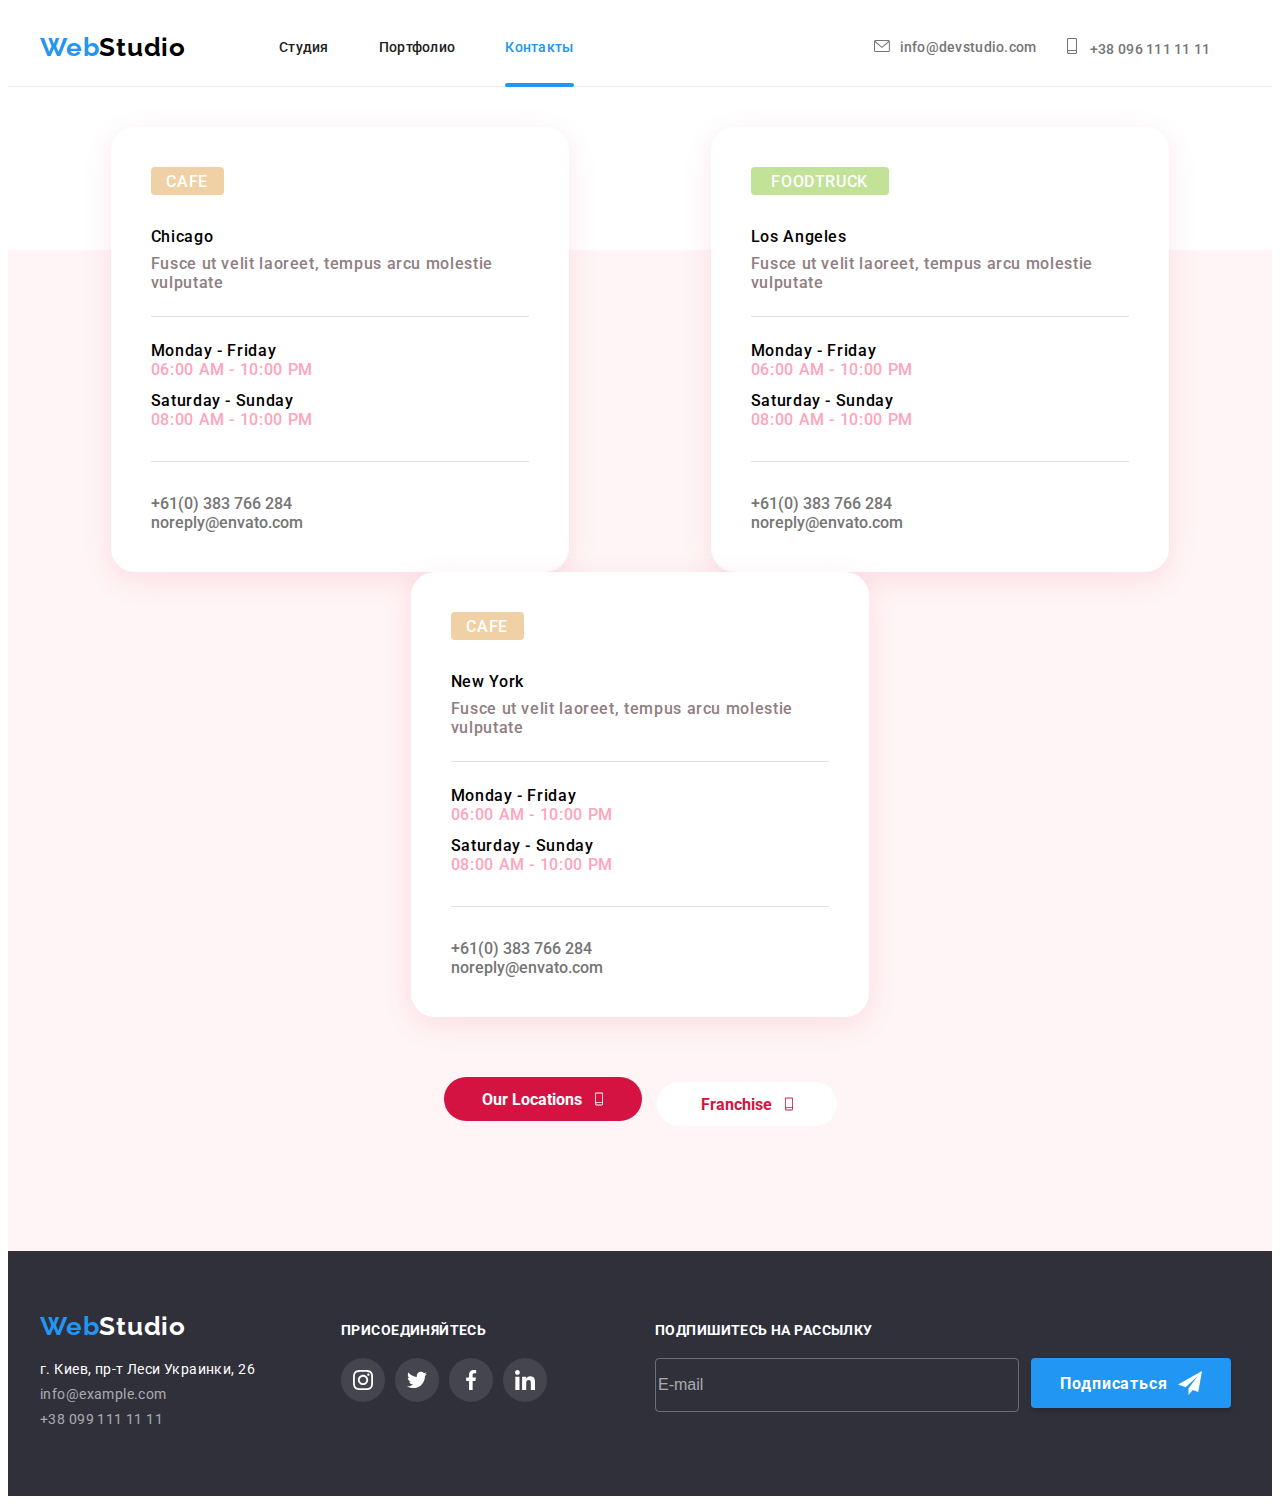
==== contacts.html @ 8b8aa939 "1" ====
<!DOCTYPE html>
<html lang="ru">
  <head>
    <meta charset="UTF-8" />
    <meta http-equiv="X-UA-Compatible" content="IE=edge" />
    <meta name="viewport" content="width=device-width, initial-scale=1.0" />
    <title>Portfolio</title>
    <link
      rel="stylesheet"
      href="https://cdnjs.cloudflare.com/ajax/libs/modern-normalize/1.1.0/modern-normalize.min.css"
      integrity="sha512-wpPYUAdjBVSE4KJnH1VR1HeZfpl1ub8YT/NKx4PuQ5NmX2tKuGu6U/JRp5y+Y8XG2tV+wKQpNHVUX03MfMFn9Q=="
      crossorigin="anonymous"
      referrerpolicy="no-referrer"
    />
    <link rel="preconnect" href="https://fonts.googleapis.com" />
    <link rel="preconnect" href="https://fonts.gstatic.com" crossorigin />
    <link
      href="https://fonts.googleapis.com/css2?family=Raleway:wght@700&family=Roboto:wght@400;500;700;900&display=swap"
      rel="stylesheet"
    />

    <!-- <link rel="stylesheet" href="./css/styles.css" /> -->
    <link rel="stylesheet" href="./css/main.min.css" />
  </head>
  <body>
    <!-- header -->
    <header class="header">
      <div class="container container__header">
        <a href="./index.html" class="logo" lang="en"
          >Web<span class="logo__dark">Studio</span></a
        >

        <nav>
          <ul class="site-nav">
            <li class="site-nav__item">
              <a href="./index.html" class="site-nav__link">Студия</a>
            </li>
            <li class="site-nav__item">
              <a href="./portfolio.html" class="site-nav__link">Портфолио</a>
            </li>
            <li class="site-nav__item">
              <a
                href="./contacts.html"
                class="site-nav__link site-nav__link--current"
                >Контакты</a
              >
            </li>
          </ul>
        </nav>
        <ul class="connect">
          <li class="connect__item">
            <a href="mailto:info@devstudio.com" class="connect__link">
              <svg class="connect__icon connect__icon--env">
                <use href="./images/symbol-defs.svg#envelope"></use></svg
              >info@devstudio.com</a
            >
          </li>
          <li class="connect__item">
            <a href="tel:+380961111111" class="connect__link">
              <svg class="connect__icon connect__icon--smart">
                <use href="./images/symbol-defs.svg#smartphone"></use>
              </svg>
              +38 096 111 11 11
            </a>
          </li>
        </ul>

        <button type="button" class="menu-open-btn">
          <svg
            class="menu-btn__icon"
            width="40"
            height="40"
            aria-label="Включеник мобильного меню"
          >
            <use
              class="menu-btn__icon--menu"
              href="./images/symbol-defs.svg#menu_40px"
            ></use>
          </svg>
        </button>
      </div>

      <div class="mob-menu is-hidden">
        <div class="container mob-menu-container">
          <div class="mob-menu-top">
            <button type="button" class="menu-close-btn">
              <svg
                class="menu-btn__icon"
                width="40"
                height="40"
                aria-label="Выключение мобильного меню"
              >
                <use
                  class="menu-btn__icon--close"
                  href="./images/symbol-defs.svg#close_40px"
                ></use>
              </svg>
            </button>
            <ul class="mob-menu-list list">
              <li class="mob-menu__item">
                <a href="./index.html" class="mob-menu__link">Студия</a>
              </li>
              <li class="mob-menu__item">
                <a
                  href="./portfolio.html"
                  class="mob-menu__link mob-menu__link--current"
                  >Портфолио</a
                >
              </li>
              <li class="mob-menu__item">
                <a href="" class="mob-menu__link">Контакты</a>
              </li>
            </ul>
          </div>
          <div class="mob-menu-bottom">
            <ul class="mob-contact">
              <li class="mob-contact__item">
                <a href="tel:+380961111111" class="mob-contact__tel"
                  >+38 096 111 11 11
                </a>
              </li>
              <li class="mob-contact__item">
                <a href="mailto:info@devstudio.com" class="mob-contact__mail">
                  info@devstudio.com
                </a>
              </li>
            </ul>
            <ul class="mob-soc">
              <li class="mob-soc__item">
                <a href="" class="mob-soc__link"> Instagram </a>
              </li>
              <li class="mob-soc__item">
                <a href="" class="mob-soc__link"> Twitter </a>
              </li>
              <li class="mob-soc__item">
                <a href="" class="mob-soc__link"> Facebook </a>
              </li>
              <li class="mob-soc__item">
                <a href="" class="mob-soc__link"> LinkedIn </a>
              </li>
            </ul>
          </div>
        </div>
      </div>
    </header>

    <!-- main  -->
    <main>
      <!-- Contacts -->
      <section class="section-contacts">
        <div class="container">
          <h2 class="section__title visually-hidden">Our contacts</h2>
          <div class="contacts">
            <ul class="catering__list">
              <li class="catering__item">
                <div class="cater-card">
                  <p class="catering__name catering__name_beige">CAFE</p>
                  <div class="cater-card__list">
                    <div class="cater-place">
                      <p class="cater-place__name">Chicago</p>
                      <p class="cater-place__text">
                        Fusce ut velit laoreet, tempus arcu molestie vulputate
                      </p>
                    </div>
                    <div class="cater-time">
                      <ul class="cater-time__list">
                        <li class="cater-time__item">
                          <p class="cater-time__name">Monday - Friday</p>
                          <p class="cater-time__time">06:00 AM - 10:00 PM</p>
                        </li>
                        <li class="cater-time__item">
                          <p class="cater-time__name">Saturday - Sunday</p>
                          <p class="cater-time__time">08:00 AM - 10:00 PM</p>
                        </li>
                      </ul>
                    </div>
                    <ul class="cater-cont">
                      <li class="cater-cont__item">
                        <a
                          href="tel:+610383766284"
                          class="cater-cont__link cater-cont__link__tel"
                          >+61&#40;0&#41; 383 766 284</a
                        >
                      </li>
                      <li class="cater-cont__item">
                        <a
                          href="mailto:noreply@envato.com"
                          class="cater-cont__link cater-cont__link__mail"
                          >noreply@envato.com</a
                        >
                      </li>
                    </ul>
                  </div>
                </div>
              </li>
              <li class="catering__item">
                <div class="cater-card">
                  <p class="catering__name catering__name_green">FOODTRUCK</p>
                  <div class="cater-card__list">
                    <div class="cater-place">
                      <p class="cater-place__name">Los Angeles</p>
                      <p class="cater-place__text">
                        Fusce ut velit laoreet, tempus arcu molestie vulputate
                      </p>
                    </div>
                    <div class="cater-time">
                      <ul class="cater-time__list">
                        <li class="cater-time__item">
                          <p class="cater-time__name">Monday - Friday</p>
                          <p class="cater-time__time">06:00 AM - 10:00 PM</p>
                        </li>
                        <li class="cater-time__item">
                          <p class="cater-time__name">Saturday - Sunday</p>
                          <p class="cater-time__time">08:00 AM - 10:00 PM</p>
                        </li>
                      </ul>
                    </div>
                    <ul class="cater-cont">
                      <li class="cater-cont__item">
                        <a
                          href="tel:+610383766284"
                          class="cater-cont__link cater-cont__link__tel"
                          >+61&#40;0&#41; 383 766 284</a
                        >
                      </li>
                      <li class="cater-cont__item">
                        <a
                          href="mailto:noreply@envato.com"
                          class="cater-cont__link cater-cont__link__mail"
                          >noreply@envato.com</a
                        >
                      </li>
                    </ul>
                  </div>
                </div>
              </li>
              <li class="catering__item">
                <div class="cater-card">
                  <p class="catering__name catering__name_beige">CAFE</p>
                  <div class="cater-card__list">
                    <div class="cater-place">
                      <p class="cater-place__name">New York</p>
                      <p class="cater-place__text">
                        Fusce ut velit laoreet, tempus arcu molestie vulputate
                      </p>
                    </div>
                    <div class="cater-time">
                      <ul class="cater-time__list">
                        <li class="cater-time__item">
                          <p class="cater-time__name">Monday - Friday</p>
                          <p class="cater-time__time">06:00 AM - 10:00 PM</p>
                        </li>
                        <li class="cater-time__item">
                          <p class="cater-time__name">Saturday - Sunday</p>
                          <p class="cater-time__time">08:00 AM - 10:00 PM</p>
                        </li>
                      </ul>
                    </div>
                    <ul class="cater-cont">
                      <li class="cater-cont__item">
                        <a
                          href="tel:+610383766284"
                          class="cater-cont__link cater-cont__link__tel"
                          >+61&#40;0&#41; 383 766 284</a
                        >
                      </li>
                      <li class="cater-cont__item">
                        <a
                          href="mailto:noreply@envato.com"
                          class="cater-cont__link cater-cont__link__mail"
                          >noreply@envato.com</a
                        >
                      </li>
                    </ul>
                  </div>
                </div>
              </li>
            </ul>
            <div class="cater-btn">
              <button
                type="button"
                class="btn-cont cater-btn__locat"
                data-modal-map-open
              >
                Our Locations
                <svg class="cater-btn__icons" width="8" height="16">
                  <use href="./images/symbol-defs.svg#smartphone"></use>
                </svg>
              </button>
              <button type="button" class="btn-cont cater-btn__franch">
                Franchise
                <svg class="cater-btn__icons" width="8" height="16">
                  <use href="./images/symbol-defs.svg#smartphone"></use>
                </svg>
              </button>
            </div>
          </div>
        </div>
      </section>
    </main>
    <!-- footer -->
    <footer class="footer">
      <div class="container container--flex">
        <div class="container__item container-logoadd">
          <a href="./index.html" class="logo" lang="en"
            >Web<span class="logo__light">Studio</span>
          </a>
          <address class="container-address">
            <ul class="footer-address list">
              <li class="footer-address__item">
                <a
                  href="https://goo.gl/maps/Y3qcfdr68zk5Risw8"
                  target="_blank"
                  rel="noopener noreferrer nofollow"
                  class="footer-link footer-link--address"
                  >г. Киев, пр-т Леси Украинки, 26</a
                >
              </li>
              <li class="footer-address__item">
                <a
                  href="mailto:info@example.com"
                  class="footer-link footer-link--mail"
                  >info@example.com</a
                >
              </li>
              <li class="footer-address__item">
                <a href="tel:+380991111111" class="footer-link footer-link--tel"
                  >+38 099 111 11 11</a
                >
              </li>
            </ul>
          </address>
        </div>
        <div class="container__item container-links">
          <p class="footer-cont-text">Присоединяйтесь</p>

          <ul class="footer-icon list">
            <li class="footer-icon__item">
              <a href="" class="footer-icon-link">
                <svg class="footer-icon-icon" width="20" height="20">
                  <use href="./images/symbol-defs.svg#instagram"></use>
                </svg>
              </a>
            </li>
            <li class="footer-icon__item">
              <a href="" class="footer-icon-link">
                <svg class="footer-icon-icon" width="20" height="20">
                  <use href="./images/symbol-defs.svg#twitter"></use>
                </svg>
              </a>
            </li>
            <li class="footer-icon__item">
              <a href="" class="footer-icon-link">
                <svg class="footer-icon-icon" width="20" height="20">
                  <use href="./images/symbol-defs.svg#facebook"></use>
                </svg>
              </a>
            </li>
            <li class="footer-icon__item">
              <a href="" class="footer-icon-link">
                <svg class="footer-icon-icon" width="20" height="20">
                  <use href="./images/symbol-defs.svg#linkedin"></use>
                </svg>
              </a>
            </li>
          </ul>
        </div>

        <div class="container__item container-email">
          <p class="footer-cont-text">Подпишитесь на рассылку</p>
          <form class="form-input">
            <label for="item-mail"></label>
            <input
              type="email"
              class="form-input__item"
              name="item-mail"
              id="item-mail"
              placeholder="E-mail"
            />
            <button type="submit" class="btn form-input__btn">
              Подписаться
              <svg class="icon-send" width="24" height="24">
                <use href="./images/symbol-defs.svg#icon-send"></use>
              </svg>
            </button>
          </form>
        </div>
      </div>
    </footer>
    <script src="./js/menu.js"></script>
  </body>
</html>
---- css/styles.css ----
/* ---Header--------------- */
/* --- hero ------------------ */
/* --- advantage ----------- */
/* --- development ------------------------- */
/* --- team -------------------------- */

/* client */
/* footer */
/* --- portfolio-page ---------------- */

/* project */

/* modal-form */

/* .modal-chek-text::before {
  content: '';
  width: 16px;
  height: 15px;
  border: 2px solid #000000;
  border-radius: 2px;
  margin-right: 8px;
}
.modal-chek:checked + .modal-chek-text::before {
  background-image: url(../images/icon\ check.png);
  border: none;
} */
---- css/main.min.css ----
:root{--prim-text-color: #757575;--title-text-color: #212121;--accent-color: #2196f3;--prim-backg-color: #ffffff;--light-backg-color: #f5f4fa;--dark-backg-color: #2f303a}body.modal-open{overflow:hidden}p,h1,h2,h3,h4,h5,h6{margin:0}ul{margin:0;padding:0}body{font-family:'Roboto', sans-serif;color:var(--prim-text-color);background-color:var(--prim-backg-color)}button{cursor:pointer}img{display:block;max-width:100%;height:auto}a{text-decoration:none}ul{list-style:none}.visually-hidden{position:absolute;white-space:nowrap;width:1px;height:1px;overflow:hidden;border:0;padding:0;clip:rect(0 0 0 0);clip-path:inset(50%);margin:-1px}.development__box,.social__link,.client__link,.footer-icon-link{display:flex;align-items:center}.container{width:100%;padding-left:15px;padding-right:15px;margin:0 auto}@media screen and (min-width: 480px){.container{width:480px}}@media screen and (min-width: 768px){.container{width:768px}}@media screen and (min-width: 1200px){.container{width:1200px}}.section{padding-top:60px;padding-bottom:60px}@media screen and (min-width: 1200px){.section{padding-top:94px;padding-bottom:94px}}.section-title{text-align:center;color:var(--title-text-color);margin-bottom:30px}@media screen and (min-width: 480px){.section-title{font-weight:700;font-size:28px;line-height:calc($lh / $fs);letter-spacing:.03em}}@media screen and (min-width: 1200px){.section-title{margin-bottom:50px;font-size:36px;line-height:calc($lh / $fs);letter-spacing:.03em}}.logo{font-family:Raleway, sans-serif;font-weight:700;font-size:24px;line-height:calc($lh / $fs);letter-spacing:.03em;color:var(--accent-color);transition:color 300ms cubic-bezier(0.4, 0, 0.2, 1)}@media screen and (min-width: 1200px){.logo{font-weight:700;font-size:26px;line-height:calc($lh / $fs);letter-spacing:.03em}}.logo:hover .logo__dark,.logo:focus .logo__dark,.logo:hover .logo__light,.logo:focus .logo__light{color:var(--accent-color)}.logo__dark{font-family:Raleway, sans-serif;color:#000000}.logo__light{font-family:Raleway, sans-serif;color:#ffffff}.btn-cont{font-family:inherit;cursor:pointer;border:transparent;display:flex;align-items:center;justify-content:center;text-align:center}.btn{font-family:inherit;cursor:pointer;width:200px;height:50px;font-weight:700;font-size:16px;line-height:calc($lh / $fs);letter-spacing:.06em;display:flex;align-items:center;justify-content:center;text-align:center;white-space:nowrap;color:#ffffff;background-color:var(--accent-color);border:transparent;border-radius:4px;box-shadow:0px 4px 4px rgba(0,0,0,0.15);transition:background-color 300ms cubic-bezier(0.4, 0, 0.2, 1)}.btn:hover,.btn:focus{background-color:#188ce8}.header{padding-top:16px;padding-bottom:16px;border-bottom:1px solid #ececec}@media screen and (min-width: 768px){.header{padding-top:26px;padding-bottom:26px}}@media screen and (min-width: 1200px){.header{padding-top:24px;padding-bottom:24px}}.container__header{position:relative;display:flex;align-items:center;justify-content:space-between}.menu-open-btn{display:inline-flex;margin:0;padding:0;border:none;background-color:transparent}.menu-open-btn:hover,.menu-open-btn:focus{fill:var(--accent-color)}@media screen and (min-width: 768px){.menu-open-btn{display:none}}.site-nav{font-weight:500;font-size:14px;line-height:calc($lh / $fs);letter-spacing:.02em;display:none}@media screen and (min-width: 768px){.site-nav{display:contents;margin-left:88px;display:flex}}@media screen and (min-width: 1200px){.site-nav{margin-left:93px}}.site-nav__item{position:relative}.site-nav__item+.site-nav__item{margin-left:50px}.site-nav__link{color:var(--title-text-color);transition:color 300ms cubic-bezier(0.4, 0, 0.2, 1)}.site-nav__link:hover,.site-nav__link:focus{color:var(--accent-color)}.site-nav__link--current{color:var(--accent-color)}.site-nav__link--current::after{content:'';width:100%;height:4px;background:#2196f3;border-radius:2px;position:absolute;left:0;top:44px}.connect{font-weight:500;font-size:12px;line-height:calc($lh / $fs);letter-spacing:.02em;display:none}@media screen and (min-width: 768px){.connect{display:contents;margin-right:auto;display:flex;flex-wrap:wrap;width:100%;margin-right:auto;margin-left:84px}.connect__item:not(:last-child){margin-bottom:10px}.connect__link{color:var(--prim-text-color);transition:color 300ms cubic-bezier(0.4, 0, 0.2, 1)}.connect__link:hover,.connect__link:focus{color:var(--accent-color)}.connect__icon{fill:currentColor}}@media screen and (min-width: 768px) and (min-width: 768px){.connect__icon{margin-right:8px}}@media screen and (min-width: 768px) and (min-width: 1200px){.connect__icon{margin-right:10px}}@media screen and (min-width: 768px) and (min-width: 768px){.connect__icon--env{width:14px;height:10px}}@media screen and (min-width: 768px) and (min-width: 1200px){.connect__icon--env{width:16px;height:12px}}@media screen and (min-width: 768px) and (min-width: 768px){.connect__icon--smart{width:10px;height:14px}}@media screen and (min-width: 768px) and (min-width: 1200px){.connect__icon--smart{width:10px;height:16px}}@media screen and (min-width: 1200px){.connect{font-weight:500;font-size:14px;line-height:calc($lh / $fs);letter-spacing:.02em;margin-left:300px;flex-direction:row;align-items:center}.connect__item:not(:last-child){margin-bottom:0px}.connect__item+.connect__item{margin-left:30px}}.mob-menu{position:fixed;z-index:1;background-color:#ffffff;width:100%;height:100%;top:0;left:0;padding-top:48px;padding-bottom:48px;padding-left:40px;padding-right:40px;font-style:normal;font-weight:500}.mob-menu-container{height:100%;display:flex;flex-direction:column;justify-content:space-between}.menu-close-btn{margin:0;padding:0;border:none;background-color:transparent;position:absolute;top:10px;right:15px}.menu-close-btn:hover,.menu-close-btn:focus{fill:var(--accent-color)}.mob-menu__item:not(:last-child){margin-bottom:32px}.mob-menu__link{font-size:40px;line-height:47px;letter-spacing:0.02em;color:#212121}.mob-menu__link--current{color:var(--accent-color)}.mob-menu__link:hover,.mob-menu__link:focus{color:#2196f3}.mob-contact{display:block}.mob-contact__item:not(:last-child){margin-bottom:32px}.mob-soc__item{margin-top:32px}.mob-contact__tel{font-size:34px;line-height:40px;letter-spacing:0.02em;color:#2196f3}.mob-contact__tel:hover,.mob-contact__tel:focus{color:#188ce8}.mob-contact__mail{font-size:24px;line-height:28px;letter-spacing:0.02em;color:#757575}.mob-contact__mail:hover,.mob-contact__mail:focus{color:#188ce8}.mob-soc{margin-top:64px;display:flex;flex-wrap:wrap}.mob-soc__link{font-size:18px;line-height:22px;letter-spacing:0.02em;color:#2196f3}.mob-soc__item:not(:last-child){margin-right:10px;padding-right:10px;border-right:1px solid rgba(33,33,33,0.2)}.hero{background-color:var(--dark-backg-color);padding:118px 0;margin-left:auto;margin-right:auto;background-image:linear-gradient(to right, rgba(47,48,58,0.4), rgba(47,48,58,0.4)),url("../images/hero-480_400.jpg");background-repeat:no-repeat;background-position:center;background-size:cover}@media (min-device-pixel-ratio: 2), (min-resolution: 192dpi), (min-resolution: 2dppx){.hero{background-image:linear-gradient(to right, rgba(47,48,58,0.4), rgba(47,48,58,0.4)),url("../images/hero-480_400_2x.jpg")}}@media screen and (min-width: 768px){.hero{background-image:linear-gradient(to right, rgba(47,48,58,0.4), rgba(47,48,58,0.4)),url("../images/hero-768_400.jpg")}}@media screen and (min-width: 768px) and (min-device-pixel-ratio: 2), screen and (min-width: 768px) and (min-resolution: 192dpi), screen and (min-width: 768px) and (min-resolution: 2dppx){.hero{background-image:linear-gradient(to right, rgba(47,48,58,0.4), rgba(47,48,58,0.4)),url("../images/hero-768_400_2x.jpg")}}@media screen and (min-width: 1200px){.hero{max-width:1600px;padding:200px 0;margin-left:auto;margin-right:auto;background-image:linear-gradient(to right, rgba(47,48,58,0.4), rgba(47,48,58,0.4)),url("../images/hero-1600_600.jpg")}}@media screen and (min-width: 1200px) and (min-device-pixel-ratio: 2), screen and (min-width: 1200px) and (min-resolution: 192dpi), screen and (min-width: 1200px) and (min-resolution: 2dppx){.hero{background-image:linear-gradient(to right, rgba(47,48,58,0.4), rgba(47,48,58,0.4)),url("../images/hero-1600_600_2x.jpg")}}.hero__title{font-weight:900;font-size:26px;line-height:calc($lh / $fs);letter-spacing:.06em;max-width:360px;text-align:center;text-transform:uppercase;color:#ffffff;margin-bottom:30px;margin-left:auto;margin-right:auto}@media screen and (min-width: 1200px){.hero__title{max-width:696px;font-weight:900;font-size:44px;line-height:calc($lh / $fs);letter-spacing:.06em}}.btn__heder{padding:0 0;margin-left:auto;margin-right:0px;width:159px;height:44px;border-radius:22px;background-color:#fff;color:#D41443;font-weight:700;font-size:16px;line-height:calc($lh / $fs)}.btn__heder:hover,.btn__heder:focus{background-color:#ECEBEB}.btn_hero{padding:0 0;margin-left:auto;margin-right:auto;width:159px;height:44px;border-radius:22px;background-color:#fff;color:#D41443;font-weight:700;font-size:16px;line-height:calc($lh / $fs)}.btn_hero:hover,.btn_hero:focus{background-color:#ECEBEB}.btn__modal{width:209px;height:44px;border-radius:22px;background-color:#fff;color:#D41443;font-weight:700;font-size:16px;line-height:calc($lh / $fs);padding:0 0;margin-left:auto;margin-right:auto}.btn__modal:hover,.btn__modal:focus{background-color:#ECEBEB}@media screen and (min-width: 768px){.btn__modal{width:186px;height:44px;border-radius:22px}}@media screen and (min-width: 1200px){.btn__modal{display:none}}.advantage-list{max-width:480px;margin-bottom:-30px}@media screen and (min-width: 768px){.advantage-list{max-width:768px;display:flex;flex-wrap:wrap;margin-left:-30px}}@media screen and (min-width: 1200px){.advantage-list{max-width:1200px}}.advantage-list__item{margin-bottom:30px}@media screen and (min-width: 768px){.advantage-list__item{width:calc(100% / 2 - 30px);margin-left:30px}}@media screen and (min-width: 1200px){.advantage-list__item{width:calc(100% / 4 - 30px)}}.advantage-list__box{display:flex;height:120px;margin-bottom:30px;align-items:center;justify-content:center;background:var(--light-backg-color);border-radius:4px}.advantage-list__title{font-weight:700;font-size:14px;line-height:calc($lh / $fs);letter-spacing:.03em;text-transform:uppercase;color:var(--title-text-color);margin-bottom:10px;text-align:center}@media screen and (min-width: 768px){.advantage-list__title{text-align:start}}.advantage-list__text{font-size:14px;line-height:calc($lh / $fs);letter-spacing:.03em;max-width:450px}@media screen and (min-width: 768px){.advantage-list__text{max-width:354px}}@media screen and (min-width: 1200px){.advantage-list__text{max-width:270px}}.section--no-padding{display:none}@media screen and (min-width: 1200px){.section--no-padding{display:contents;padding-top:0}}.development-list{display:flex;margin-left:-30px}.development-list__item{position:relative;width:calc(100% / 3 - 30px);margin-left:30px}.development__box{position:absolute;justify-content:center;width:100%;height:70px;background:rgba(47,48,58,0.8);bottom:0px}.development__text{font-weight:700;font-size:14px;line-height:calc($lh / $fs);letter-spacing:.03em;text-transform:uppercase;color:#ffffff}.section--other-background{background-color:var(--light-backg-color)}.team{max-width:480px;margin-bottom:-30px}@media screen and (min-width: 768px){.team{max-width:768px;display:flex;flex-wrap:wrap;margin-left:-30px}}@media screen and (min-width: 1200px){.team{max-width:1200px}}.team__item{margin-bottom:30px;background:#ffffff;box-shadow:0px 1px 3px rgba(0,0,0,0.12),0px 1px 1px rgba(0,0,0,0.14),0px 2px 1px rgba(0,0,0,0.2);border-radius:0px 0px 4px 4px}@media screen and (min-width: 768px){.team__item{width:calc(100% / 2 - 30px);margin-left:30px}}@media screen and (min-width: 1200px){.team__item{width:calc(100% / 4 - 30px)}}.team__card{padding:30px 0}.team__title{font-weight:500;font-size:16px;line-height:calc($lh / $fs);letter-spacing:.03em;text-align:center;color:var(--title-text-color);margin-bottom:10px}.team__text{font-size:16px;line-height:calc($lh / $fs);letter-spacing:.03em;text-align:center;margin-bottom:16px}.social{display:flex;justify-content:center}.social__item{width:44px;height:44px}.social__item+.social__item{margin-left:10px}.social__link{justify-content:center;width:100%;height:100%;border-radius:50%;color:#afb1b8;background-color:var(--prim-backg-color);transition-property:background-color, color;transition-duration:250ms;transition-timing-function:cubic-bezier(0.4, 0, 0.2, 1)}.social__link:hover,.social__link:focus{color:#ffffff;background-color:var(--accent-color)}.social__icon{fill:currentColor}.client{max-width:480px;margin-bottom:-30px;display:flex;flex-wrap:wrap;margin-left:-30px}@media screen and (min-width: 768px){.client{max-width:768px}}@media screen and (min-width: 1200px){.client{max-width:1200px}}.client__item{margin-bottom:30px;background:#ffffff;width:calc(100% / 2 - 30px);height:92px;margin-left:30px}.client__item+.client__item{margin-left:30px}@media screen and (min-width: 768px){.client__item{width:calc(100% / 3 - 30px)}}@media screen and (min-width: 1200px){.client__item{width:calc(100% / 6 - 30px)}}.client__link{justify-content:center;width:100%;height:100%;border:1px solid #afb1b8;border-radius:4px;color:#afb1b8;transition-property:border, color;transition-duration:250ms;transition-timing-function:cubic-bezier(0.4, 0, 0.2, 1)}.client__link:hover,.client__link:focus{color:var(--accent-color);border:1px solid var(--accent-color)}.client__icon{fill:currentColor}.footer{background-color:var(--dark-backg-color);padding-top:60px;padding-bottom:60px}@media screen and (min-width: 768px){.container--flex{display:flex;flex-wrap:wrap;align-items:baseline;justify-items:center}}.container__item{text-align:center}.container__item:not(:last-child){margin-bottom:60px}@media screen and (min-width: 768px){.container__item{width:50%}}@media screen and (min-width: 1200px){.container__item{text-align:left}.container__item:not(:last-child){margin-bottom:0px}}@media screen and (min-width: 768px){.container-logoadd{width:50%}}@media screen and (min-width: 1200px){.container-logoadd{width:231px}}.container-address{margin-top:20px}.footer-address__item{font-style:normal;font-size:14px;line-height:calc($lh / $fs);letter-spacing:.03em}.footer-address__item:not(:last-child){margin-bottom:9px}.footer-link--address{color:#ffffff;transition:color 300ms cubic-bezier(0.4, 0, 0.2, 1)}.footer-link--mail,.footer-link--tel{color:rgba(255,255,255,0.6);transition:color 300ms cubic-bezier(0.4, 0, 0.2, 1)}.footer-link:hover,.footer-link:focus{color:var(--accent-color)}@media screen and (min-width: 1200px){.container-links{margin-left:70px;margin-right:93px;width:206px}}.footer-cont-text{font-weight:700;font-size:14px;line-height:calc($lh / $fs);letter-spacing:.03em;text-transform:uppercase;color:#ffffff;margin-bottom:20px}.footer-icon{display:flex;justify-content:center}@media screen and (min-width: 1200px){.footer-icon{justify-content:left}}.footer-icon__item{width:44px;height:44px}.footer-icon__item+.footer-icon__item{margin-left:10px}.footer-icon-link{justify-content:center;width:100%;height:100%;border-radius:50%;color:#ffffff;background:rgba(255,255,255,0.1);transition-property:background-color, color;transition-duration:250ms;transition-timing-function:cubic-bezier(0.4, 0, 0.2, 1)}.footer-icon-link:hover,.footer-icon-link:focus{color:#ffffff;background-color:var(--accent-color)}.footer-icon-icon{fill:currentColor}.container-email{width:100%;margin-left:auto;margin-right:auto}@media screen and (min-width: 480px){.container-email{width:450px}}@media screen and (min-width: 1200px){.container-email{width:570px}}.form-input{display:block}@media screen and (min-width: 1200px){.form-input{display:inline-flex}}.form-input__item{margin-left:auto;margin-right:auto;width:100%;height:100%;margin-bottom:20px;font-size:16px;height:50px;border-radius:4px;background-color:transparent;border:1px solid rgba(255,255,255,0.3);transition:border-color 500ms}@media screen and (min-width: 480px){.form-input__item{width:450px}}@media screen and (min-width: 1200px){.form-input__item{width:358px}}.form-input__item::placeholder{color:rgba(255,255,255,0.6);transition:color 500ms}.form-input__item:hover,.form-input__item:focus{color:#ffffff;border:1px solid #ffffff}.form-input__item:hover::placeholder,.form-input__item:focus::placeholder{color:#ffffff}.form-input__btn{padding:10px 28px;margin-left:auto;margin-right:auto}@media screen and (min-width: 1200px){.form-input__btn{padding:10px 28px;margin-left:12px}}.icon-send{margin-left:10px;fill:currentColor}.filter{display:flex;flex-wrap:wrap;flex-direction:row;margin-bottom:40px}@media screen and (min-width: 768px){.filter{justify-content:center;margin-bottom:30px}}@media screen and (min-width: 1200px){.filter{margin-bottom:50px}}.filter__item:not(:last-child){margin-right:8px}.filter__item:not(:nth-last-child(-n+2)){margin-bottom:15px}@media screen and (min-width: 768px){.filter__item:not(:nth-last-child(-n+2)){margin-bottom:0px}}.filter__btn{padding:6px 22px;font-family:inherit;white-space:nowrap;cursor:pointer;font-weight:500;font-size:16px;line-height:calc($lh / $fs);letter-spacing:.03em;color:var(--title-text-color);border-color:transparent;border-radius:4px;background-color:var(--light-backg-color);transition-property:background-color, color, box-shadow;transition-duration:250ms;transition-timing-function:cubic-bezier(0.4, 0, 0.2, 1)}.filter__btn:hover,.filter__btn:focus{color:#ffffff;background-color:var(--accent-color);box-shadow:0px 3px 1px rgba(0,0,0,0.1),0px 1px 2px rgba(0,0,0,0.08),0px 2px 2px rgba(0,0,0,0.12)}.project{max-width:450px}@media screen and (min-width: 768px){.project{max-width:768px;display:flex;flex-wrap:wrap;margin-left:-30px}}@media screen and (min-width: 1200px){.project{max-width:1200px}}.project__item{position:relative}@media screen and (min-width: 768px){.project__item{width:calc(100% / 2 - 30px);margin-left:30px}.project__item:not(:nth-last-child(-n+3)){margin-bottom:30px}}@media screen and (min-width: 1200px){.project__item{width:calc(100% / 3 - 30px)}.project__item:not(:nth-last-child(-n+4)){margin-bottom:30px}}.project__card-img{position:relative;overflow:hidden}.project__text{position:absolute;top:0;left:0;font-size:18px;line-height:calc($lh / $fs);letter-spacing:.03em;color:#ffffff;background-color:rgba(33,150,243,0.8);padding:24px;height:100%;transform:translateY(100%);transition:transform 300ms cubic-bezier(0.4, 0, 0.2, 1)}.project__link{display:block;transition:box-shadow 300ms cubic-bezier(0.4, 0, 0.2, 1)}.project__link:hover,.project__link:focus{box-shadow:0px 1px 1px rgba(0,0,0,0.12),0px 4px 4px rgba(0,0,0,0.06),1px 4px 6px rgba(0,0,0,0.16)}.project__link:hover .project__text,.project__link:focus .project__text{transform:translateY(0)}.project__footer{background:#ffffff;border:1px solid #eeeeee;box-sizing:border-box;padding:20px 24px}@media screen and (min-width: 768px){.project__footer{height:146px}}@media screen and (min-width: 1200px){.project__footer{height:110px}}.project__title{margin-bottom:4px;font-weight:700;font-size:18px;line-height:calc($lh / $fs);letter-spacing:.06em;color:var(--title-text-color)}.project__development{font-weight:400;font-size:16px;line-height:calc($lh / $fs);letter-spacing:.03em;color:var(--prim-text-color)}.section-contacts{padding-top:40px;padding-bottom:48px;justify-content:center;background-image:linear-gradient(#fff 22%, #FFF5F6 22%)}@media screen and (min-width: 768px){.section-contacts{padding-bottom:40px;background-image:linear-gradient(#fff 19%, #FFF5F6 19%)}}@media screen and (min-width: 1200px){.section-contacts{margin:0 auto;padding-bottom:120px;background-image:linear-gradient(#fff 14%, #FFF5F6 14%)}}.catering__list{max-width:480px;margin-bottom:32px}@media screen and (min-width: 768px){.catering__list{max-width:768px;margin-bottom:40px;display:flex;flex-wrap:wrap}}@media screen and (min-width: 1200px){.catering__list{max-width:1200px;margin-bottom:60px}}.catering__item{margin:0 auto;border-radius:24px;box-shadow:0px 8px 30px rgba(212,20,67,0.1);background-color:#ffffff;padding:40px 32px}.catering__item:not(:last-child){margin-bottom:20px}@media screen and (min-width: 768px){.catering__item{margin-bottom:0px;width:calc((100% - 64px) / 3)}.catering__item:not(:last-child){margin-bottom:0px}}@media screen and (min-width: 1200px){.catering__item{padding:40px 40px}}.cater-card{position:relative}.catering__name{display:flex;align-items:center;justify-content:center;text-align:center;text-transform:uppercase;font-weight:500;font-size:12px;line-height:calc($lh / $fs);letter-spacing:.04em;margin-bottom:20px}.catering__name_beige{width:80px;height:16px;border-radius:4px;background-color:#F0D1A5;color:#fff}.catering__name_beige:hover,.catering__name_beige:focus{background-color:#F0D1A5}@media screen and (min-width: 768px){.catering__name_beige{width:73px;height:28px;border-radius:4px}}.catering__name_green{width:130px;height:16px;border-radius:4px;background-color:#C2E297;color:#fff}.catering__name_green:hover,.catering__name_green:focus{background-color:#C2E297}@media screen and (min-width: 768px){.catering__name_green{width:138px;height:28px;border-radius:4px}}@media screen and (min-width: 768px){.catering__name{font-weight:500;font-size:16px;line-height:calc($lh / $fs);letter-spacing:.04em;margin-bottom:32px}}.cater-place{padding-bottom:24px;border-bottom:1px solid #E1E1E1;margin-bottom:24px}.cater-place__name{font-weight:500;font-size:12px;line-height:calc($lh / $fs);letter-spacing:.04em;color:#000000;margin-bottom:8px}@media screen and (min-width: 768px){.cater-place__name{font-weight:500;font-size:14px;line-height:calc($lh / $fs);letter-spacing:.04em;margin-bottom:12px}}@media screen and (min-width: 1200px){.cater-place__name{font-weight:500;font-size:16px;line-height:calc($lh / $fs);letter-spacing:.04em;margin-bottom:8px}}.cater-place__text{font-weight:500;font-size:12px;line-height:calc($lh / $fs);color:#907E82}@media screen and (min-width: 768px){.cater-place__text{font-weight:500;font-size:14px;line-height:calc($lh / $fs);letter-spacing:.04em}}@media screen and (min-width: 1200px){.cater-place__text{font-weight:500;font-size:16px;line-height:calc($lh / $fs);letter-spacing:.04em}}.cater-time{padding-bottom:24px;border-bottom:1px solid #E1E1E1;margin-bottom:24px}@media screen and (min-width: 768px){.cater-time{padding-bottom:32px;margin-bottom:32px}}.cater-time__name{font-weight:500;font-size:12px;line-height:calc($lh / $fs);letter-spacing:.04em;color:#000000}@media screen and (min-width: 768px){.cater-time__name{font-weight:500;font-size:14px;line-height:calc($lh / $fs);letter-spacing:.04em}}@media screen and (min-width: 1200px){.cater-time__name{font-weight:500;font-size:16px;line-height:calc($lh / $fs);letter-spacing:.04em}}.cater-time__time{font-weight:500;font-size:12px;line-height:calc($lh / $fs);color:#FFA5BA}@media screen and (min-width: 768px){.cater-time__time{font-weight:500;font-size:14px;line-height:calc($lh / $fs);letter-spacing:.04em}}@media screen and (min-width: 1200px){.cater-time__time{font-weight:500;font-size:16px;line-height:calc($lh / $fs);letter-spacing:.04em}}.cater-time__item:not(:last-child){margin-bottom:8px}@media screen and (min-width: 768px){.cater-time__item:not(:last-child){margin-bottom:12px}}a{text-decoration:none}.cater-cont{font-weight:500;font-size:12px;line-height:calc($lh / $fs)}@media screen and (min-width: 768px){.cater-cont{font-weight:500;font-size:14px;line-height:calc($lh / $fs)}}@media screen and (min-width: 1200px){.cater-cont{font-weight:500;font-size:16px;line-height:calc($lh / $fs)}}.cater-cont__link__mail,.cater-cont__link__tel{color:var(--secondary-text-color);transition:color 300ms cubic-bezier(0.4, 0, 0.2, 1)}.cater-cont__link:hover,.cater-cont__link:focus{color:var(--accent-text-color)}.cater-btn{border-radius:22px;width:162px;padding:0 0;margin-left:auto;margin-right:auto}@media screen and (min-width: 768px){.cater-btn{width:380px;display:flex;flex-wrap:wrap;align-items:center;justify-content:space-between}}@media screen and (min-width: 1200px){.cater-btn{width:393px}}.cater-btn__locat{background-color:#D41342;color:#fff;font-weight:700;font-size:16px;line-height:calc($lh / $fs);width:162px;height:44px;border-radius:22px;margin-bottom:10px}.cater-btn__locat:hover,.cater-btn__locat:focus{background-color:#D41342}@media screen and (min-width: 768px){.cater-btn__locat{width:192px;height:44px;border-radius:22px}}@media screen and (min-width: 1200px){.cater-btn__locat{width:198px;height:44px;border-radius:22px}}.cater-btn__franch{font-weight:700;font-size:16px;line-height:calc($lh / $fs);background-color:#fff;color:#D41443;width:162px;height:44px;border-radius:22px}.cater-btn__franch:hover,.cater-btn__franch:focus{background-color:#ECEBEB}@media screen and (min-width: 768px){.cater-btn__franch{width:174px;height:44px;border-radius:22px}}@media screen and (min-width: 1200px){.cater-btn__franch{width:180px;height:44px;border-radius:22px}}.cater-btn__icons{margin-left:13px;fill:currentColor}.backdrop{position:fixed;top:0;width:100vw;height:100vh;background-color:rgba(0,0,0,0.367);overflow-y:scroll;transition:opacity 500ms, visibility 500ms}.is-hidden{opacity:0;pointer-events:none;visibility:hidden}.modal{background-color:#ffffff;border-radius:10px;position:absolute;top:50%;left:50%;transform:translate(-50%, -50%);padding:40px}@media screen and (min-width: 480px){.modal{width:450px;min-height:609px}}@media screen and (min-width: 1200px){.modal{width:528px;min-height:581px}}.modal-close-btn{width:30px;height:30px;border-radius:50%;border:1px solid #999999;background-color:transparent;position:absolute;top:8px;right:8px;display:flex;align-items:center;justify-content:center}.modal-close-btn:hover,.modal-close-btn:focus{fill:var(--accent-color)}.modal-title{font-weight:700;font-size:20px;line-height:calc($lh / $fs);letter-spacing:.03em;text-align:center;color:var(--title-text-color);margin-bottom:12px}.form-field{margin-bottom:10px}.modal-label{display:block;font-size:12px;line-height:calc($lh / $fs);letter-spacing:.01em;color:var(--prim-text-color);margin-bottom:10px}.modal-label--end{margin-bottom:20px}.modal-label__field{position:relative;display:block;margin-top:4px}.modal-label__block{width:100%;border:1px solid rgba(33,33,33,0.2);border-radius:4px;outline:none}.modal-label__block::placeholder{font-size:12px;line-height:calc($lh / $fs);letter-spacing:.01em;color:rgba(117,117,117,0.5)}.modal-label__block:hover::placeholder,.modal-label__block:focus::placeholder{color:var(--accent-color)}.modal-label__block:hover+.modal-icon,.modal-label__block:focus+.modal-icon{fill:var(--accent-color)}.modal-label__block--input{height:40px;padding-left:42px}.modal-label__block--text{height:120px;padding:12px 16px;resize:none;display:block;margin-top:4px}.modal-icon{position:absolute;left:12px;top:50%;transform:translateY(-50%);fill:var(--title-text-color)}.chek-field{position:relative;margin-bottom:30px;display:flex;align-items:center;justify-content:center}.modal-chek-span{width:16px;height:15px;border:2px solid #000000;border-radius:2px;margin-right:8px;fill:transparent}.modal-chek-text{font-size:14px;color:var(--prim-text-color)}.modal-chek:focus+.modal-chek-span{outline:3px solid var(--accent-color)}.modal-chek:checked+.modal-chek-span{background-color:var(--accent-color);border:none;fill:#ffffff}.chek-label-span{color:var(--accent-color);text-decoration:underline}.btn--submit{padding:10px 32px;margin-left:auto;margin-right:auto}
/*# sourceMappingURL=main.min.css.map */
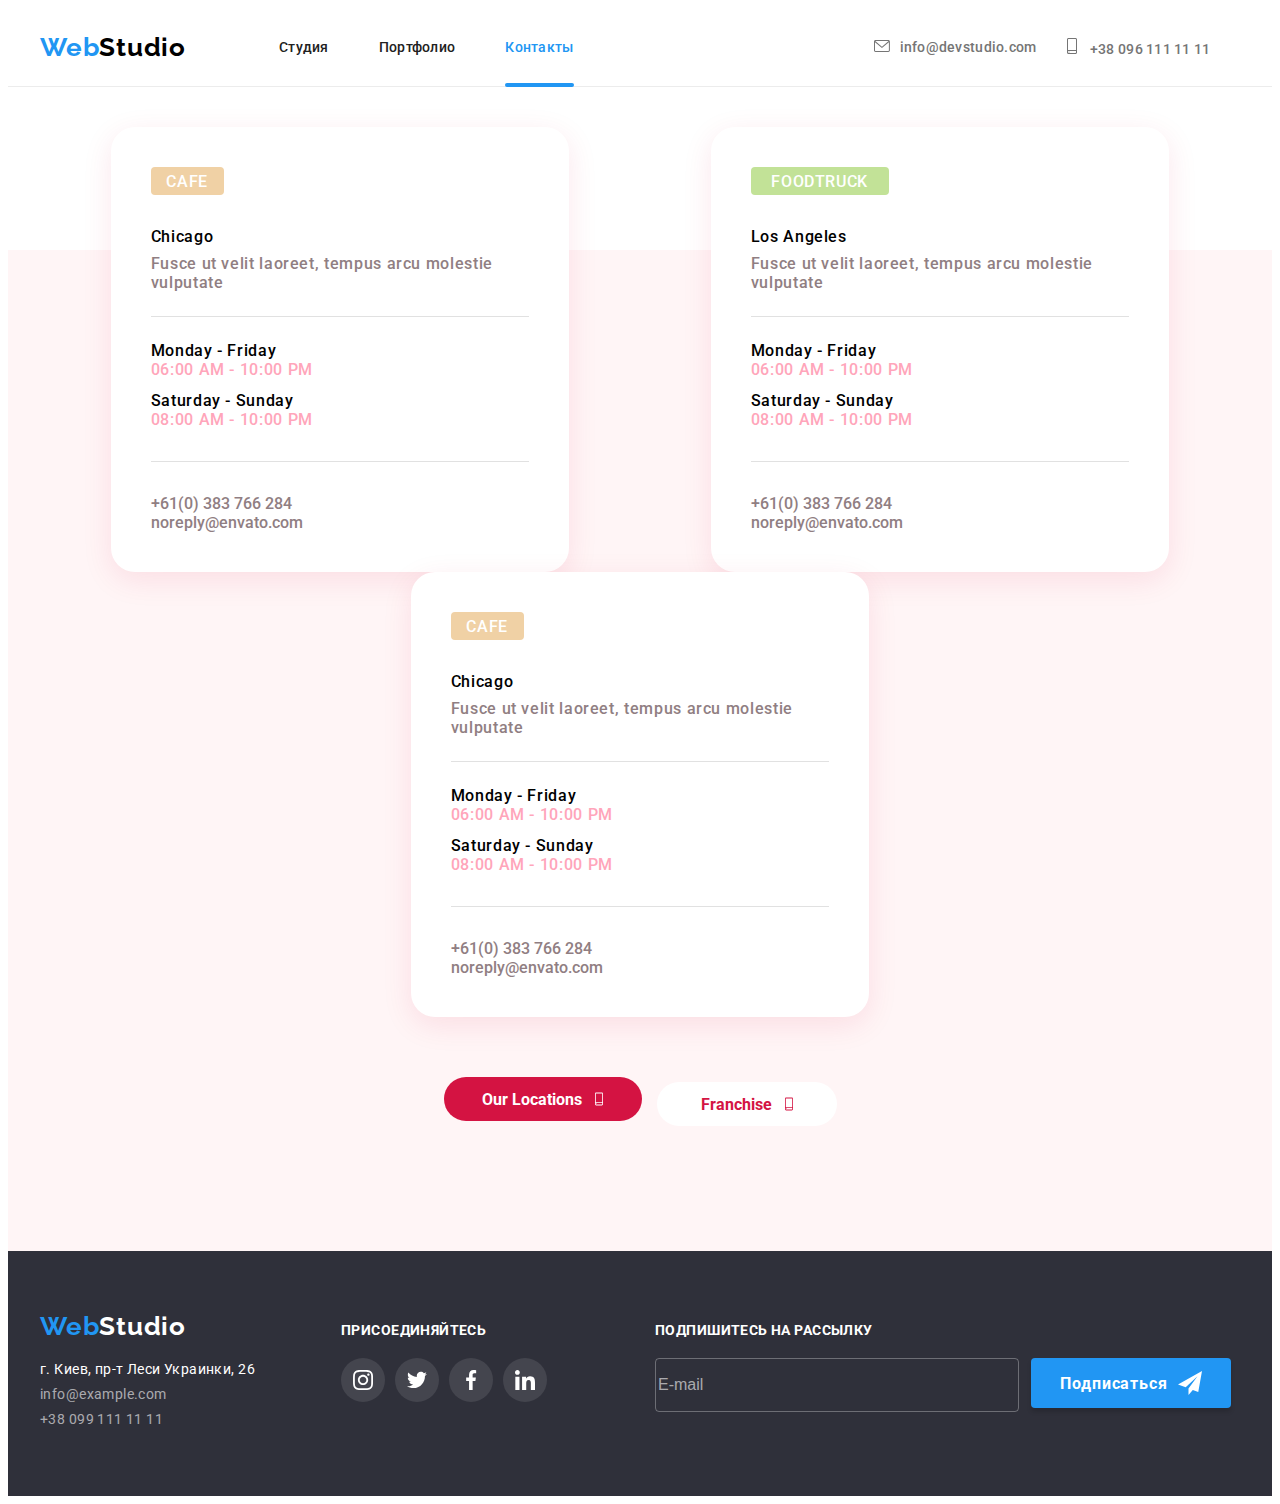
==== commit 2e53c772: "img" ====
--- a/contacts.html
+++ b/contacts.html
@@ -156,23 +156,60 @@
                 <div class="cater-card">
                   <p class="catering__name catering__name_beige">CAFE</p>
                   <div class="cater-card__list">
-                    <div class="cater-place">
-                      <p class="cater-place__name">Chicago</p>
-                      <p class="cater-place__text">
-                        Fusce ut velit laoreet, tempus arcu molestie vulputate
-                      </p>
-                    </div>
-                    <div class="cater-time">
-                      <ul class="cater-time__list">
-                        <li class="cater-time__item">
-                          <p class="cater-time__name">Monday - Friday</p>
-                          <p class="cater-time__time">06:00 AM - 10:00 PM</p>
-                        </li>
-                        <li class="cater-time__item">
-                          <p class="cater-time__name">Saturday - Sunday</p>
-                          <p class="cater-time__time">08:00 AM - 10:00 PM</p>
-                        </li>
-                      </ul>
+                    <div class="cater-card__pic">
+                      <div class="cater-placepic">
+                        <div class="cater-place">
+                          <p class="cater-place__name">Chicago</p>
+                          <p class="cater-place__text">
+                            Fusce ut velit laoreet, tempus arcu molestie
+                            vulputate
+                          </p>
+                        </div>
+                        <div class="cater-time">
+                          <ul class="cater-time__list">
+                            <li class="cater-time__item">
+                              <p class="cater-time__name">Monday - Friday</p>
+                              <p class="cater-time__time">
+                                06:00 AM - 10:00 PM
+                              </p>
+                            </li>
+                            <li class="cater-time__item">
+                              <p class="cater-time__name">Saturday - Sunday</p>
+                              <p class="cater-time__time">
+                                08:00 AM - 10:00 PM
+                              </p>
+                            </li>
+                          </ul>
+                        </div>
+                      </div>
+                      <picture>
+                        <source
+                          srcset="
+                            ./images/food-cafe-bar_640.jpg 1x,
+                            ./images/food-cafe-bar_640.jpg 2x
+                          "
+                          media="(min-width: 1200px)"
+                        />
+                        <source
+                          srcset="
+                            ./images/food-cafe-bar_420.jpg 1x,
+                            ./images/food-cafe-bar_420.jpg 2x
+                          "
+                          media="(min-width: 768px)"
+                        />
+                        <source
+                          srcset="
+                            ./images/food-cafe-bar_640.jpg 1x,
+                            ./images/food-cafe-bar_640.jpg 2x
+                          "
+                          media="(min-width: 480px)"
+                        />
+                        <img
+                          src="./images/food-cafe-bar_640.jpg"
+                          alt="Cafe-Bar Ice cream"
+                          class="cater-card_img"
+                        />
+                      </picture>
                     </div>
                     <ul class="cater-cont">
                       <li class="cater-cont__item">
@@ -197,24 +234,62 @@
                 <div class="cater-card">
                   <p class="catering__name catering__name_green">FOODTRUCK</p>
                   <div class="cater-card__list">
-                    <div class="cater-place">
-                      <p class="cater-place__name">Los Angeles</p>
-                      <p class="cater-place__text">
-                        Fusce ut velit laoreet, tempus arcu molestie vulputate
-                      </p>
+                    <div class="cater-card__pic">
+                      <div class="cater-placepic">
+                        <div class="cater-place">
+                          <p class="cater-place__name">Los Angeles</p>
+                          <p class="cater-place__text">
+                            Fusce ut velit laoreet, tempus arcu molestie
+                            vulputate
+                          </p>
+                        </div>
+                        <div class="cater-time">
+                          <ul class="cater-time__list">
+                            <li class="cater-time__item">
+                              <p class="cater-time__name">Monday - Friday</p>
+                              <p class="cater-time__time">
+                                06:00 AM - 10:00 PM
+                              </p>
+                            </li>
+                            <li class="cater-time__item">
+                              <p class="cater-time__name">Saturday - Sunday</p>
+                              <p class="cater-time__time">
+                                08:00 AM - 10:00 PM
+                              </p>
+                            </li>
+                          </ul>
+                        </div>
+                      </div>
+                      <picture>
+                        <source
+                          srcset="
+                            ./images/food-truck_640.jpg 1x,
+                            ./images/food-truck_640.jpg 2x
+                          "
+                          media="(min-width: 1200px)"
+                        />
+                        <source
+                          srcset="
+                            ./images/food-truck_450.jpg 1x,
+                            ./images/food-truck_450.jpg 2x
+                          "
+                          media="(min-width: 768px)"
+                        />
+                        <source
+                          srcset="
+                            ./images/food-truck_640.jpg 1x,
+                            ./images/food-truck_640.jpg 2x
+                          "
+                          media="(min-width: 480px)"
+                        />
+                        <img
+                          src="./images/food-cafe-bar_640.jpg"
+                          alt="Cafe-Bar Ice cream"
+                          class="cater-card_img"
+                        />
+                      </picture>
                     </div>
-                    <div class="cater-time">
-                      <ul class="cater-time__list">
-                        <li class="cater-time__item">
-                          <p class="cater-time__name">Monday - Friday</p>
-                          <p class="cater-time__time">06:00 AM - 10:00 PM</p>
-                        </li>
-                        <li class="cater-time__item">
-                          <p class="cater-time__name">Saturday - Sunday</p>
-                          <p class="cater-time__time">08:00 AM - 10:00 PM</p>
-                        </li>
-                      </ul>
-                    </div>
+
                     <ul class="cater-cont">
                       <li class="cater-cont__item">
                         <a
@@ -238,24 +313,63 @@
                 <div class="cater-card">
                   <p class="catering__name catering__name_beige">CAFE</p>
                   <div class="cater-card__list">
-                    <div class="cater-place">
-                      <p class="cater-place__name">New York</p>
-                      <p class="cater-place__text">
-                        Fusce ut velit laoreet, tempus arcu molestie vulputate
-                      </p>
                     </div>
-                    <div class="cater-time">
-                      <ul class="cater-time__list">
-                        <li class="cater-time__item">
-                          <p class="cater-time__name">Monday - Friday</p>
-                          <p class="cater-time__time">06:00 AM - 10:00 PM</p>
-                        </li>
-                        <li class="cater-time__item">
-                          <p class="cater-time__name">Saturday - Sunday</p>
-                          <p class="cater-time__time">08:00 AM - 10:00 PM</p>
-                        </li>
-                      </ul>
+                    <div class="cater-card__pic">
+                      <div class="cater-placepic">
+                        <div class="cater-place">
+                          <p class="cater-place__name">Chicago</p>
+                          <p class="cater-place__text">
+                            Fusce ut velit laoreet, tempus arcu molestie
+                            vulputate
+                          </p>
+                        </div>
+                        <div class="cater-time">
+                          <ul class="cater-time__list">
+                            <li class="cater-time__item">
+                              <p class="cater-time__name">Monday - Friday</p>
+                              <p class="cater-time__time">
+                                06:00 AM - 10:00 PM
+                              </p>
+                            </li>
+                            <li class="cater-time__item">
+                              <p class="cater-time__name">Saturday - Sunday</p>
+                              <p class="cater-time__time">
+                                08:00 AM - 10:00 PM
+                              </p>
+                            </li>
+                          </ul>
+                        </div>
+                      </div>
+                      <picture>
+                        <source
+                          srcset="
+                            ./images/food-cafe-waffle_640.jpg 1x,
+                            ./images/food-cafe-waffle_640.jpg 2x
+                          "
+                          media="(min-width: 1200px)"
+                        />
+                        <source
+                          srcset="
+                            ./images/food-cafe-waffle_480.jpg 1x,
+                            ./images/food-cafe-waffle_480.jpg 2x
+                          "
+                          media="(min-width: 768px)"
+                        />
+                        <source
+                          srcset="
+                            ./images/food-cafe-waffle_640.jpg 1x,
+                            ./images/food-cafe-waffle_640.jpg 2x
+                          "
+                          media="(min-width: 480px)"
+                        />
+                        <img
+                          src="./images/food-cafe-waffle_640.jpg"
+                          alt="Cafe-Waffle Ice cream"
+                          class="cater-card_img"
+                        />
+                      </picture>
                     </div>
+
                     <ul class="cater-cont">
                       <li class="cater-cont__item">
                         <a
--- a/css/main.min.css
+++ b/css/main.min.css
@@ -1,2 +1,2 @@
-:root{--prim-text-color: #757575;--title-text-color: #212121;--accent-color: #2196f3;--prim-backg-color: #ffffff;--light-backg-color: #f5f4fa;--dark-backg-color: #2f303a}body.modal-open{overflow:hidden}p,h1,h2,h3,h4,h5,h6{margin:0}ul{margin:0;padding:0}body{font-family:'Roboto', sans-serif;color:var(--prim-text-color);background-color:var(--prim-backg-color)}button{cursor:pointer}img{display:block;max-width:100%;height:auto}a{text-decoration:none}ul{list-style:none}.visually-hidden{position:absolute;white-space:nowrap;width:1px;height:1px;overflow:hidden;border:0;padding:0;clip:rect(0 0 0 0);clip-path:inset(50%);margin:-1px}.development__box,.social__link,.client__link,.footer-icon-link{display:flex;align-items:center}.container{width:100%;padding-left:15px;padding-right:15px;margin:0 auto}@media screen and (min-width: 480px){.container{width:480px}}@media screen and (min-width: 768px){.container{width:768px}}@media screen and (min-width: 1200px){.container{width:1200px}}.section{padding-top:60px;padding-bottom:60px}@media screen and (min-width: 1200px){.section{padding-top:94px;padding-bottom:94px}}.section-title{text-align:center;color:var(--title-text-color);margin-bottom:30px}@media screen and (min-width: 480px){.section-title{font-weight:700;font-size:28px;line-height:calc($lh / $fs);letter-spacing:.03em}}@media screen and (min-width: 1200px){.section-title{margin-bottom:50px;font-size:36px;line-height:calc($lh / $fs);letter-spacing:.03em}}.logo{font-family:Raleway, sans-serif;font-weight:700;font-size:24px;line-height:calc($lh / $fs);letter-spacing:.03em;color:var(--accent-color);transition:color 300ms cubic-bezier(0.4, 0, 0.2, 1)}@media screen and (min-width: 1200px){.logo{font-weight:700;font-size:26px;line-height:calc($lh / $fs);letter-spacing:.03em}}.logo:hover .logo__dark,.logo:focus .logo__dark,.logo:hover .logo__light,.logo:focus .logo__light{color:var(--accent-color)}.logo__dark{font-family:Raleway, sans-serif;color:#000000}.logo__light{font-family:Raleway, sans-serif;color:#ffffff}.btn-cont{font-family:inherit;cursor:pointer;border:transparent;display:flex;align-items:center;justify-content:center;text-align:center}.btn{font-family:inherit;cursor:pointer;width:200px;height:50px;font-weight:700;font-size:16px;line-height:calc($lh / $fs);letter-spacing:.06em;display:flex;align-items:center;justify-content:center;text-align:center;white-space:nowrap;color:#ffffff;background-color:var(--accent-color);border:transparent;border-radius:4px;box-shadow:0px 4px 4px rgba(0,0,0,0.15);transition:background-color 300ms cubic-bezier(0.4, 0, 0.2, 1)}.btn:hover,.btn:focus{background-color:#188ce8}.header{padding-top:16px;padding-bottom:16px;border-bottom:1px solid #ececec}@media screen and (min-width: 768px){.header{padding-top:26px;padding-bottom:26px}}@media screen and (min-width: 1200px){.header{padding-top:24px;padding-bottom:24px}}.container__header{position:relative;display:flex;align-items:center;justify-content:space-between}.menu-open-btn{display:inline-flex;margin:0;padding:0;border:none;background-color:transparent}.menu-open-btn:hover,.menu-open-btn:focus{fill:var(--accent-color)}@media screen and (min-width: 768px){.menu-open-btn{display:none}}.site-nav{font-weight:500;font-size:14px;line-height:calc($lh / $fs);letter-spacing:.02em;display:none}@media screen and (min-width: 768px){.site-nav{display:contents;margin-left:88px;display:flex}}@media screen and (min-width: 1200px){.site-nav{margin-left:93px}}.site-nav__item{position:relative}.site-nav__item+.site-nav__item{margin-left:50px}.site-nav__link{color:var(--title-text-color);transition:color 300ms cubic-bezier(0.4, 0, 0.2, 1)}.site-nav__link:hover,.site-nav__link:focus{color:var(--accent-color)}.site-nav__link--current{color:var(--accent-color)}.site-nav__link--current::after{content:'';width:100%;height:4px;background:#2196f3;border-radius:2px;position:absolute;left:0;top:44px}.connect{font-weight:500;font-size:12px;line-height:calc($lh / $fs);letter-spacing:.02em;display:none}@media screen and (min-width: 768px){.connect{display:contents;margin-right:auto;display:flex;flex-wrap:wrap;width:100%;margin-right:auto;margin-left:84px}.connect__item:not(:last-child){margin-bottom:10px}.connect__link{color:var(--prim-text-color);transition:color 300ms cubic-bezier(0.4, 0, 0.2, 1)}.connect__link:hover,.connect__link:focus{color:var(--accent-color)}.connect__icon{fill:currentColor}}@media screen and (min-width: 768px) and (min-width: 768px){.connect__icon{margin-right:8px}}@media screen and (min-width: 768px) and (min-width: 1200px){.connect__icon{margin-right:10px}}@media screen and (min-width: 768px) and (min-width: 768px){.connect__icon--env{width:14px;height:10px}}@media screen and (min-width: 768px) and (min-width: 1200px){.connect__icon--env{width:16px;height:12px}}@media screen and (min-width: 768px) and (min-width: 768px){.connect__icon--smart{width:10px;height:14px}}@media screen and (min-width: 768px) and (min-width: 1200px){.connect__icon--smart{width:10px;height:16px}}@media screen and (min-width: 1200px){.connect{font-weight:500;font-size:14px;line-height:calc($lh / $fs);letter-spacing:.02em;margin-left:300px;flex-direction:row;align-items:center}.connect__item:not(:last-child){margin-bottom:0px}.connect__item+.connect__item{margin-left:30px}}.mob-menu{position:fixed;z-index:1;background-color:#ffffff;width:100%;height:100%;top:0;left:0;padding-top:48px;padding-bottom:48px;padding-left:40px;padding-right:40px;font-style:normal;font-weight:500}.mob-menu-container{height:100%;display:flex;flex-direction:column;justify-content:space-between}.menu-close-btn{margin:0;padding:0;border:none;background-color:transparent;position:absolute;top:10px;right:15px}.menu-close-btn:hover,.menu-close-btn:focus{fill:var(--accent-color)}.mob-menu__item:not(:last-child){margin-bottom:32px}.mob-menu__link{font-size:40px;line-height:47px;letter-spacing:0.02em;color:#212121}.mob-menu__link--current{color:var(--accent-color)}.mob-menu__link:hover,.mob-menu__link:focus{color:#2196f3}.mob-contact{display:block}.mob-contact__item:not(:last-child){margin-bottom:32px}.mob-soc__item{margin-top:32px}.mob-contact__tel{font-size:34px;line-height:40px;letter-spacing:0.02em;color:#2196f3}.mob-contact__tel:hover,.mob-contact__tel:focus{color:#188ce8}.mob-contact__mail{font-size:24px;line-height:28px;letter-spacing:0.02em;color:#757575}.mob-contact__mail:hover,.mob-contact__mail:focus{color:#188ce8}.mob-soc{margin-top:64px;display:flex;flex-wrap:wrap}.mob-soc__link{font-size:18px;line-height:22px;letter-spacing:0.02em;color:#2196f3}.mob-soc__item:not(:last-child){margin-right:10px;padding-right:10px;border-right:1px solid rgba(33,33,33,0.2)}.hero{background-color:var(--dark-backg-color);padding:118px 0;margin-left:auto;margin-right:auto;background-image:linear-gradient(to right, rgba(47,48,58,0.4), rgba(47,48,58,0.4)),url("../images/hero-480_400.jpg");background-repeat:no-repeat;background-position:center;background-size:cover}@media (min-device-pixel-ratio: 2), (min-resolution: 192dpi), (min-resolution: 2dppx){.hero{background-image:linear-gradient(to right, rgba(47,48,58,0.4), rgba(47,48,58,0.4)),url("../images/hero-480_400_2x.jpg")}}@media screen and (min-width: 768px){.hero{background-image:linear-gradient(to right, rgba(47,48,58,0.4), rgba(47,48,58,0.4)),url("../images/hero-768_400.jpg")}}@media screen and (min-width: 768px) and (min-device-pixel-ratio: 2), screen and (min-width: 768px) and (min-resolution: 192dpi), screen and (min-width: 768px) and (min-resolution: 2dppx){.hero{background-image:linear-gradient(to right, rgba(47,48,58,0.4), rgba(47,48,58,0.4)),url("../images/hero-768_400_2x.jpg")}}@media screen and (min-width: 1200px){.hero{max-width:1600px;padding:200px 0;margin-left:auto;margin-right:auto;background-image:linear-gradient(to right, rgba(47,48,58,0.4), rgba(47,48,58,0.4)),url("../images/hero-1600_600.jpg")}}@media screen and (min-width: 1200px) and (min-device-pixel-ratio: 2), screen and (min-width: 1200px) and (min-resolution: 192dpi), screen and (min-width: 1200px) and (min-resolution: 2dppx){.hero{background-image:linear-gradient(to right, rgba(47,48,58,0.4), rgba(47,48,58,0.4)),url("../images/hero-1600_600_2x.jpg")}}.hero__title{font-weight:900;font-size:26px;line-height:calc($lh / $fs);letter-spacing:.06em;max-width:360px;text-align:center;text-transform:uppercase;color:#ffffff;margin-bottom:30px;margin-left:auto;margin-right:auto}@media screen and (min-width: 1200px){.hero__title{max-width:696px;font-weight:900;font-size:44px;line-height:calc($lh / $fs);letter-spacing:.06em}}.btn__heder{padding:0 0;margin-left:auto;margin-right:0px;width:159px;height:44px;border-radius:22px;background-color:#fff;color:#D41443;font-weight:700;font-size:16px;line-height:calc($lh / $fs)}.btn__heder:hover,.btn__heder:focus{background-color:#ECEBEB}.btn_hero{padding:0 0;margin-left:auto;margin-right:auto;width:159px;height:44px;border-radius:22px;background-color:#fff;color:#D41443;font-weight:700;font-size:16px;line-height:calc($lh / $fs)}.btn_hero:hover,.btn_hero:focus{background-color:#ECEBEB}.btn__modal{width:209px;height:44px;border-radius:22px;background-color:#fff;color:#D41443;font-weight:700;font-size:16px;line-height:calc($lh / $fs);padding:0 0;margin-left:auto;margin-right:auto}.btn__modal:hover,.btn__modal:focus{background-color:#ECEBEB}@media screen and (min-width: 768px){.btn__modal{width:186px;height:44px;border-radius:22px}}@media screen and (min-width: 1200px){.btn__modal{display:none}}.advantage-list{max-width:480px;margin-bottom:-30px}@media screen and (min-width: 768px){.advantage-list{max-width:768px;display:flex;flex-wrap:wrap;margin-left:-30px}}@media screen and (min-width: 1200px){.advantage-list{max-width:1200px}}.advantage-list__item{margin-bottom:30px}@media screen and (min-width: 768px){.advantage-list__item{width:calc(100% / 2 - 30px);margin-left:30px}}@media screen and (min-width: 1200px){.advantage-list__item{width:calc(100% / 4 - 30px)}}.advantage-list__box{display:flex;height:120px;margin-bottom:30px;align-items:center;justify-content:center;background:var(--light-backg-color);border-radius:4px}.advantage-list__title{font-weight:700;font-size:14px;line-height:calc($lh / $fs);letter-spacing:.03em;text-transform:uppercase;color:var(--title-text-color);margin-bottom:10px;text-align:center}@media screen and (min-width: 768px){.advantage-list__title{text-align:start}}.advantage-list__text{font-size:14px;line-height:calc($lh / $fs);letter-spacing:.03em;max-width:450px}@media screen and (min-width: 768px){.advantage-list__text{max-width:354px}}@media screen and (min-width: 1200px){.advantage-list__text{max-width:270px}}.section--no-padding{display:none}@media screen and (min-width: 1200px){.section--no-padding{display:contents;padding-top:0}}.development-list{display:flex;margin-left:-30px}.development-list__item{position:relative;width:calc(100% / 3 - 30px);margin-left:30px}.development__box{position:absolute;justify-content:center;width:100%;height:70px;background:rgba(47,48,58,0.8);bottom:0px}.development__text{font-weight:700;font-size:14px;line-height:calc($lh / $fs);letter-spacing:.03em;text-transform:uppercase;color:#ffffff}.section--other-background{background-color:var(--light-backg-color)}.team{max-width:480px;margin-bottom:-30px}@media screen and (min-width: 768px){.team{max-width:768px;display:flex;flex-wrap:wrap;margin-left:-30px}}@media screen and (min-width: 1200px){.team{max-width:1200px}}.team__item{margin-bottom:30px;background:#ffffff;box-shadow:0px 1px 3px rgba(0,0,0,0.12),0px 1px 1px rgba(0,0,0,0.14),0px 2px 1px rgba(0,0,0,0.2);border-radius:0px 0px 4px 4px}@media screen and (min-width: 768px){.team__item{width:calc(100% / 2 - 30px);margin-left:30px}}@media screen and (min-width: 1200px){.team__item{width:calc(100% / 4 - 30px)}}.team__card{padding:30px 0}.team__title{font-weight:500;font-size:16px;line-height:calc($lh / $fs);letter-spacing:.03em;text-align:center;color:var(--title-text-color);margin-bottom:10px}.team__text{font-size:16px;line-height:calc($lh / $fs);letter-spacing:.03em;text-align:center;margin-bottom:16px}.social{display:flex;justify-content:center}.social__item{width:44px;height:44px}.social__item+.social__item{margin-left:10px}.social__link{justify-content:center;width:100%;height:100%;border-radius:50%;color:#afb1b8;background-color:var(--prim-backg-color);transition-property:background-color, color;transition-duration:250ms;transition-timing-function:cubic-bezier(0.4, 0, 0.2, 1)}.social__link:hover,.social__link:focus{color:#ffffff;background-color:var(--accent-color)}.social__icon{fill:currentColor}.client{max-width:480px;margin-bottom:-30px;display:flex;flex-wrap:wrap;margin-left:-30px}@media screen and (min-width: 768px){.client{max-width:768px}}@media screen and (min-width: 1200px){.client{max-width:1200px}}.client__item{margin-bottom:30px;background:#ffffff;width:calc(100% / 2 - 30px);height:92px;margin-left:30px}.client__item+.client__item{margin-left:30px}@media screen and (min-width: 768px){.client__item{width:calc(100% / 3 - 30px)}}@media screen and (min-width: 1200px){.client__item{width:calc(100% / 6 - 30px)}}.client__link{justify-content:center;width:100%;height:100%;border:1px solid #afb1b8;border-radius:4px;color:#afb1b8;transition-property:border, color;transition-duration:250ms;transition-timing-function:cubic-bezier(0.4, 0, 0.2, 1)}.client__link:hover,.client__link:focus{color:var(--accent-color);border:1px solid var(--accent-color)}.client__icon{fill:currentColor}.footer{background-color:var(--dark-backg-color);padding-top:60px;padding-bottom:60px}@media screen and (min-width: 768px){.container--flex{display:flex;flex-wrap:wrap;align-items:baseline;justify-items:center}}.container__item{text-align:center}.container__item:not(:last-child){margin-bottom:60px}@media screen and (min-width: 768px){.container__item{width:50%}}@media screen and (min-width: 1200px){.container__item{text-align:left}.container__item:not(:last-child){margin-bottom:0px}}@media screen and (min-width: 768px){.container-logoadd{width:50%}}@media screen and (min-width: 1200px){.container-logoadd{width:231px}}.container-address{margin-top:20px}.footer-address__item{font-style:normal;font-size:14px;line-height:calc($lh / $fs);letter-spacing:.03em}.footer-address__item:not(:last-child){margin-bottom:9px}.footer-link--address{color:#ffffff;transition:color 300ms cubic-bezier(0.4, 0, 0.2, 1)}.footer-link--mail,.footer-link--tel{color:rgba(255,255,255,0.6);transition:color 300ms cubic-bezier(0.4, 0, 0.2, 1)}.footer-link:hover,.footer-link:focus{color:var(--accent-color)}@media screen and (min-width: 1200px){.container-links{margin-left:70px;margin-right:93px;width:206px}}.footer-cont-text{font-weight:700;font-size:14px;line-height:calc($lh / $fs);letter-spacing:.03em;text-transform:uppercase;color:#ffffff;margin-bottom:20px}.footer-icon{display:flex;justify-content:center}@media screen and (min-width: 1200px){.footer-icon{justify-content:left}}.footer-icon__item{width:44px;height:44px}.footer-icon__item+.footer-icon__item{margin-left:10px}.footer-icon-link{justify-content:center;width:100%;height:100%;border-radius:50%;color:#ffffff;background:rgba(255,255,255,0.1);transition-property:background-color, color;transition-duration:250ms;transition-timing-function:cubic-bezier(0.4, 0, 0.2, 1)}.footer-icon-link:hover,.footer-icon-link:focus{color:#ffffff;background-color:var(--accent-color)}.footer-icon-icon{fill:currentColor}.container-email{width:100%;margin-left:auto;margin-right:auto}@media screen and (min-width: 480px){.container-email{width:450px}}@media screen and (min-width: 1200px){.container-email{width:570px}}.form-input{display:block}@media screen and (min-width: 1200px){.form-input{display:inline-flex}}.form-input__item{margin-left:auto;margin-right:auto;width:100%;height:100%;margin-bottom:20px;font-size:16px;height:50px;border-radius:4px;background-color:transparent;border:1px solid rgba(255,255,255,0.3);transition:border-color 500ms}@media screen and (min-width: 480px){.form-input__item{width:450px}}@media screen and (min-width: 1200px){.form-input__item{width:358px}}.form-input__item::placeholder{color:rgba(255,255,255,0.6);transition:color 500ms}.form-input__item:hover,.form-input__item:focus{color:#ffffff;border:1px solid #ffffff}.form-input__item:hover::placeholder,.form-input__item:focus::placeholder{color:#ffffff}.form-input__btn{padding:10px 28px;margin-left:auto;margin-right:auto}@media screen and (min-width: 1200px){.form-input__btn{padding:10px 28px;margin-left:12px}}.icon-send{margin-left:10px;fill:currentColor}.filter{display:flex;flex-wrap:wrap;flex-direction:row;margin-bottom:40px}@media screen and (min-width: 768px){.filter{justify-content:center;margin-bottom:30px}}@media screen and (min-width: 1200px){.filter{margin-bottom:50px}}.filter__item:not(:last-child){margin-right:8px}.filter__item:not(:nth-last-child(-n+2)){margin-bottom:15px}@media screen and (min-width: 768px){.filter__item:not(:nth-last-child(-n+2)){margin-bottom:0px}}.filter__btn{padding:6px 22px;font-family:inherit;white-space:nowrap;cursor:pointer;font-weight:500;font-size:16px;line-height:calc($lh / $fs);letter-spacing:.03em;color:var(--title-text-color);border-color:transparent;border-radius:4px;background-color:var(--light-backg-color);transition-property:background-color, color, box-shadow;transition-duration:250ms;transition-timing-function:cubic-bezier(0.4, 0, 0.2, 1)}.filter__btn:hover,.filter__btn:focus{color:#ffffff;background-color:var(--accent-color);box-shadow:0px 3px 1px rgba(0,0,0,0.1),0px 1px 2px rgba(0,0,0,0.08),0px 2px 2px rgba(0,0,0,0.12)}.project{max-width:450px}@media screen and (min-width: 768px){.project{max-width:768px;display:flex;flex-wrap:wrap;margin-left:-30px}}@media screen and (min-width: 1200px){.project{max-width:1200px}}.project__item{position:relative}@media screen and (min-width: 768px){.project__item{width:calc(100% / 2 - 30px);margin-left:30px}.project__item:not(:nth-last-child(-n+3)){margin-bottom:30px}}@media screen and (min-width: 1200px){.project__item{width:calc(100% / 3 - 30px)}.project__item:not(:nth-last-child(-n+4)){margin-bottom:30px}}.project__card-img{position:relative;overflow:hidden}.project__text{position:absolute;top:0;left:0;font-size:18px;line-height:calc($lh / $fs);letter-spacing:.03em;color:#ffffff;background-color:rgba(33,150,243,0.8);padding:24px;height:100%;transform:translateY(100%);transition:transform 300ms cubic-bezier(0.4, 0, 0.2, 1)}.project__link{display:block;transition:box-shadow 300ms cubic-bezier(0.4, 0, 0.2, 1)}.project__link:hover,.project__link:focus{box-shadow:0px 1px 1px rgba(0,0,0,0.12),0px 4px 4px rgba(0,0,0,0.06),1px 4px 6px rgba(0,0,0,0.16)}.project__link:hover .project__text,.project__link:focus .project__text{transform:translateY(0)}.project__footer{background:#ffffff;border:1px solid #eeeeee;box-sizing:border-box;padding:20px 24px}@media screen and (min-width: 768px){.project__footer{height:146px}}@media screen and (min-width: 1200px){.project__footer{height:110px}}.project__title{margin-bottom:4px;font-weight:700;font-size:18px;line-height:calc($lh / $fs);letter-spacing:.06em;color:var(--title-text-color)}.project__development{font-weight:400;font-size:16px;line-height:calc($lh / $fs);letter-spacing:.03em;color:var(--prim-text-color)}.section-contacts{padding-top:40px;padding-bottom:48px;justify-content:center;background-image:linear-gradient(#fff 22%, #FFF5F6 22%)}@media screen and (min-width: 768px){.section-contacts{padding-bottom:40px;background-image:linear-gradient(#fff 19%, #FFF5F6 19%)}}@media screen and (min-width: 1200px){.section-contacts{margin:0 auto;padding-bottom:120px;background-image:linear-gradient(#fff 14%, #FFF5F6 14%)}}.catering__list{max-width:480px;margin-bottom:32px}@media screen and (min-width: 768px){.catering__list{max-width:768px;margin-bottom:40px;display:flex;flex-wrap:wrap}}@media screen and (min-width: 1200px){.catering__list{max-width:1200px;margin-bottom:60px}}.catering__item{margin:0 auto;border-radius:24px;box-shadow:0px 8px 30px rgba(212,20,67,0.1);background-color:#ffffff;padding:40px 32px}.catering__item:not(:last-child){margin-bottom:20px}@media screen and (min-width: 768px){.catering__item{margin-bottom:0px;width:calc((100% - 64px) / 3)}.catering__item:not(:last-child){margin-bottom:0px}}@media screen and (min-width: 1200px){.catering__item{padding:40px 40px}}.cater-card{position:relative}.catering__name{display:flex;align-items:center;justify-content:center;text-align:center;text-transform:uppercase;font-weight:500;font-size:12px;line-height:calc($lh / $fs);letter-spacing:.04em;margin-bottom:20px}.catering__name_beige{width:80px;height:16px;border-radius:4px;background-color:#F0D1A5;color:#fff}.catering__name_beige:hover,.catering__name_beige:focus{background-color:#F0D1A5}@media screen and (min-width: 768px){.catering__name_beige{width:73px;height:28px;border-radius:4px}}.catering__name_green{width:130px;height:16px;border-radius:4px;background-color:#C2E297;color:#fff}.catering__name_green:hover,.catering__name_green:focus{background-color:#C2E297}@media screen and (min-width: 768px){.catering__name_green{width:138px;height:28px;border-radius:4px}}@media screen and (min-width: 768px){.catering__name{font-weight:500;font-size:16px;line-height:calc($lh / $fs);letter-spacing:.04em;margin-bottom:32px}}.cater-place{padding-bottom:24px;border-bottom:1px solid #E1E1E1;margin-bottom:24px}.cater-place__name{font-weight:500;font-size:12px;line-height:calc($lh / $fs);letter-spacing:.04em;color:#000000;margin-bottom:8px}@media screen and (min-width: 768px){.cater-place__name{font-weight:500;font-size:14px;line-height:calc($lh / $fs);letter-spacing:.04em;margin-bottom:12px}}@media screen and (min-width: 1200px){.cater-place__name{font-weight:500;font-size:16px;line-height:calc($lh / $fs);letter-spacing:.04em;margin-bottom:8px}}.cater-place__text{font-weight:500;font-size:12px;line-height:calc($lh / $fs);color:#907E82}@media screen and (min-width: 768px){.cater-place__text{font-weight:500;font-size:14px;line-height:calc($lh / $fs);letter-spacing:.04em}}@media screen and (min-width: 1200px){.cater-place__text{font-weight:500;font-size:16px;line-height:calc($lh / $fs);letter-spacing:.04em}}.cater-time{padding-bottom:24px;border-bottom:1px solid #E1E1E1;margin-bottom:24px}@media screen and (min-width: 768px){.cater-time{padding-bottom:32px;margin-bottom:32px}}.cater-time__name{font-weight:500;font-size:12px;line-height:calc($lh / $fs);letter-spacing:.04em;color:#000000}@media screen and (min-width: 768px){.cater-time__name{font-weight:500;font-size:14px;line-height:calc($lh / $fs);letter-spacing:.04em}}@media screen and (min-width: 1200px){.cater-time__name{font-weight:500;font-size:16px;line-height:calc($lh / $fs);letter-spacing:.04em}}.cater-time__time{font-weight:500;font-size:12px;line-height:calc($lh / $fs);color:#FFA5BA}@media screen and (min-width: 768px){.cater-time__time{font-weight:500;font-size:14px;line-height:calc($lh / $fs);letter-spacing:.04em}}@media screen and (min-width: 1200px){.cater-time__time{font-weight:500;font-size:16px;line-height:calc($lh / $fs);letter-spacing:.04em}}.cater-time__item:not(:last-child){margin-bottom:8px}@media screen and (min-width: 768px){.cater-time__item:not(:last-child){margin-bottom:12px}}a{text-decoration:none}.cater-cont{font-weight:500;font-size:12px;line-height:calc($lh / $fs)}@media screen and (min-width: 768px){.cater-cont{font-weight:500;font-size:14px;line-height:calc($lh / $fs)}}@media screen and (min-width: 1200px){.cater-cont{font-weight:500;font-size:16px;line-height:calc($lh / $fs)}}.cater-cont__link__mail,.cater-cont__link__tel{color:var(--secondary-text-color);transition:color 300ms cubic-bezier(0.4, 0, 0.2, 1)}.cater-cont__link:hover,.cater-cont__link:focus{color:var(--accent-text-color)}.cater-btn{border-radius:22px;width:162px;padding:0 0;margin-left:auto;margin-right:auto}@media screen and (min-width: 768px){.cater-btn{width:380px;display:flex;flex-wrap:wrap;align-items:center;justify-content:space-between}}@media screen and (min-width: 1200px){.cater-btn{width:393px}}.cater-btn__locat{background-color:#D41342;color:#fff;font-weight:700;font-size:16px;line-height:calc($lh / $fs);width:162px;height:44px;border-radius:22px;margin-bottom:10px}.cater-btn__locat:hover,.cater-btn__locat:focus{background-color:#D41342}@media screen and (min-width: 768px){.cater-btn__locat{width:192px;height:44px;border-radius:22px}}@media screen and (min-width: 1200px){.cater-btn__locat{width:198px;height:44px;border-radius:22px}}.cater-btn__franch{font-weight:700;font-size:16px;line-height:calc($lh / $fs);background-color:#fff;color:#D41443;width:162px;height:44px;border-radius:22px}.cater-btn__franch:hover,.cater-btn__franch:focus{background-color:#ECEBEB}@media screen and (min-width: 768px){.cater-btn__franch{width:174px;height:44px;border-radius:22px}}@media screen and (min-width: 1200px){.cater-btn__franch{width:180px;height:44px;border-radius:22px}}.cater-btn__icons{margin-left:13px;fill:currentColor}.backdrop{position:fixed;top:0;width:100vw;height:100vh;background-color:rgba(0,0,0,0.367);overflow-y:scroll;transition:opacity 500ms, visibility 500ms}.is-hidden{opacity:0;pointer-events:none;visibility:hidden}.modal{background-color:#ffffff;border-radius:10px;position:absolute;top:50%;left:50%;transform:translate(-50%, -50%);padding:40px}@media screen and (min-width: 480px){.modal{width:450px;min-height:609px}}@media screen and (min-width: 1200px){.modal{width:528px;min-height:581px}}.modal-close-btn{width:30px;height:30px;border-radius:50%;border:1px solid #999999;background-color:transparent;position:absolute;top:8px;right:8px;display:flex;align-items:center;justify-content:center}.modal-close-btn:hover,.modal-close-btn:focus{fill:var(--accent-color)}.modal-title{font-weight:700;font-size:20px;line-height:calc($lh / $fs);letter-spacing:.03em;text-align:center;color:var(--title-text-color);margin-bottom:12px}.form-field{margin-bottom:10px}.modal-label{display:block;font-size:12px;line-height:calc($lh / $fs);letter-spacing:.01em;color:var(--prim-text-color);margin-bottom:10px}.modal-label--end{margin-bottom:20px}.modal-label__field{position:relative;display:block;margin-top:4px}.modal-label__block{width:100%;border:1px solid rgba(33,33,33,0.2);border-radius:4px;outline:none}.modal-label__block::placeholder{font-size:12px;line-height:calc($lh / $fs);letter-spacing:.01em;color:rgba(117,117,117,0.5)}.modal-label__block:hover::placeholder,.modal-label__block:focus::placeholder{color:var(--accent-color)}.modal-label__block:hover+.modal-icon,.modal-label__block:focus+.modal-icon{fill:var(--accent-color)}.modal-label__block--input{height:40px;padding-left:42px}.modal-label__block--text{height:120px;padding:12px 16px;resize:none;display:block;margin-top:4px}.modal-icon{position:absolute;left:12px;top:50%;transform:translateY(-50%);fill:var(--title-text-color)}.chek-field{position:relative;margin-bottom:30px;display:flex;align-items:center;justify-content:center}.modal-chek-span{width:16px;height:15px;border:2px solid #000000;border-radius:2px;margin-right:8px;fill:transparent}.modal-chek-text{font-size:14px;color:var(--prim-text-color)}.modal-chek:focus+.modal-chek-span{outline:3px solid var(--accent-color)}.modal-chek:checked+.modal-chek-span{background-color:var(--accent-color);border:none;fill:#ffffff}.chek-label-span{color:var(--accent-color);text-decoration:underline}.btn--submit{padding:10px 32px;margin-left:auto;margin-right:auto}
+:root{--prim-text-color: #757575;--title-text-color: #212121;--accent-color: #2196f3;--prim-backg-color: #ffffff;--light-backg-color: #f5f4fa;--dark-backg-color: #2f303a}body.modal-open{overflow:hidden}p,h1,h2,h3,h4,h5,h6{margin:0}ul{margin:0;padding:0}body{font-family:'Roboto', sans-serif;color:var(--prim-text-color);background-color:var(--prim-backg-color)}button{cursor:pointer}img{display:block;max-width:100%;height:auto}a{text-decoration:none}ul{list-style:none}.visually-hidden{position:absolute;white-space:nowrap;width:1px;height:1px;overflow:hidden;border:0;padding:0;clip:rect(0 0 0 0);clip-path:inset(50%);margin:-1px}.development__box,.social__link,.client__link,.footer-icon-link{display:flex;align-items:center}.container{width:100%;padding-left:15px;padding-right:15px;margin:0 auto}@media screen and (min-width: 480px){.container{width:480px}}@media screen and (min-width: 768px){.container{width:768px}}@media screen and (min-width: 1200px){.container{width:1200px}}.section{padding-top:60px;padding-bottom:60px}@media screen and (min-width: 1200px){.section{padding-top:94px;padding-bottom:94px}}.section-title{text-align:center;color:var(--title-text-color);margin-bottom:30px}@media screen and (min-width: 480px){.section-title{font-weight:700;font-size:28px;line-height:calc($lh / $fs);letter-spacing:.03em}}@media screen and (min-width: 1200px){.section-title{margin-bottom:50px;font-size:36px;line-height:calc($lh / $fs);letter-spacing:.03em}}.logo{font-family:Raleway, sans-serif;font-weight:700;font-size:24px;line-height:calc($lh / $fs);letter-spacing:.03em;color:var(--accent-color);transition:color 300ms cubic-bezier(0.4, 0, 0.2, 1)}@media screen and (min-width: 1200px){.logo{font-weight:700;font-size:26px;line-height:calc($lh / $fs);letter-spacing:.03em}}.logo:hover .logo__dark,.logo:focus .logo__dark,.logo:hover .logo__light,.logo:focus .logo__light{color:var(--accent-color)}.logo__dark{font-family:Raleway, sans-serif;color:#000000}.logo__light{font-family:Raleway, sans-serif;color:#ffffff}.btn-cont{font-family:inherit;cursor:pointer;border:transparent;display:flex;align-items:center;justify-content:center;text-align:center}.btn{font-family:inherit;cursor:pointer;width:200px;height:50px;font-weight:700;font-size:16px;line-height:calc($lh / $fs);letter-spacing:.06em;display:flex;align-items:center;justify-content:center;text-align:center;white-space:nowrap;color:#ffffff;background-color:var(--accent-color);border:transparent;border-radius:4px;box-shadow:0px 4px 4px rgba(0,0,0,0.15);transition:background-color 300ms cubic-bezier(0.4, 0, 0.2, 1)}.btn:hover,.btn:focus{background-color:#188ce8}.header{padding-top:16px;padding-bottom:16px;border-bottom:1px solid #ececec}@media screen and (min-width: 768px){.header{padding-top:26px;padding-bottom:26px}}@media screen and (min-width: 1200px){.header{padding-top:24px;padding-bottom:24px}}.container__header{position:relative;display:flex;align-items:center;justify-content:space-between}.menu-open-btn{display:inline-flex;margin:0;padding:0;border:none;background-color:transparent}.menu-open-btn:hover,.menu-open-btn:focus{fill:var(--accent-color)}@media screen and (min-width: 768px){.menu-open-btn{display:none}}.site-nav{font-weight:500;font-size:14px;line-height:calc($lh / $fs);letter-spacing:.02em;display:none}@media screen and (min-width: 768px){.site-nav{display:contents;margin-left:88px;display:flex}}@media screen and (min-width: 1200px){.site-nav{margin-left:93px}}.site-nav__item{position:relative}.site-nav__item+.site-nav__item{margin-left:50px}.site-nav__link{color:var(--title-text-color);transition:color 300ms cubic-bezier(0.4, 0, 0.2, 1)}.site-nav__link:hover,.site-nav__link:focus{color:var(--accent-color)}.site-nav__link--current{color:var(--accent-color)}.site-nav__link--current::after{content:'';width:100%;height:4px;background:#2196f3;border-radius:2px;position:absolute;left:0;top:44px}.connect{font-weight:500;font-size:12px;line-height:calc($lh / $fs);letter-spacing:.02em;display:none}@media screen and (min-width: 768px){.connect{display:contents;margin-right:auto;display:flex;flex-wrap:wrap;width:100%;margin-right:auto;margin-left:84px}.connect__item:not(:last-child){margin-bottom:10px}.connect__link{color:var(--prim-text-color);transition:color 300ms cubic-bezier(0.4, 0, 0.2, 1)}.connect__link:hover,.connect__link:focus{color:var(--accent-color)}.connect__icon{fill:currentColor}}@media screen and (min-width: 768px) and (min-width: 768px){.connect__icon{margin-right:8px}}@media screen and (min-width: 768px) and (min-width: 1200px){.connect__icon{margin-right:10px}}@media screen and (min-width: 768px) and (min-width: 768px){.connect__icon--env{width:14px;height:10px}}@media screen and (min-width: 768px) and (min-width: 1200px){.connect__icon--env{width:16px;height:12px}}@media screen and (min-width: 768px) and (min-width: 768px){.connect__icon--smart{width:10px;height:14px}}@media screen and (min-width: 768px) and (min-width: 1200px){.connect__icon--smart{width:10px;height:16px}}@media screen and (min-width: 1200px){.connect{font-weight:500;font-size:14px;line-height:calc($lh / $fs);letter-spacing:.02em;margin-left:300px;flex-direction:row;align-items:center}.connect__item:not(:last-child){margin-bottom:0px}.connect__item+.connect__item{margin-left:30px}}.mob-menu{position:fixed;z-index:1;background-color:#ffffff;width:100%;height:100%;top:0;left:0;padding-top:48px;padding-bottom:48px;padding-left:40px;padding-right:40px;font-style:normal;font-weight:500}.mob-menu-container{height:100%;display:flex;flex-direction:column;justify-content:space-between}.menu-close-btn{margin:0;padding:0;border:none;background-color:transparent;position:absolute;top:10px;right:15px}.menu-close-btn:hover,.menu-close-btn:focus{fill:var(--accent-color)}.mob-menu__item:not(:last-child){margin-bottom:32px}.mob-menu__link{font-size:40px;line-height:47px;letter-spacing:0.02em;color:#212121}.mob-menu__link--current{color:var(--accent-color)}.mob-menu__link:hover,.mob-menu__link:focus{color:#2196f3}.mob-contact{display:block}.mob-contact__item:not(:last-child){margin-bottom:32px}.mob-soc__item{margin-top:32px}.mob-contact__tel{font-size:34px;line-height:40px;letter-spacing:0.02em;color:#2196f3}.mob-contact__tel:hover,.mob-contact__tel:focus{color:#188ce8}.mob-contact__mail{font-size:24px;line-height:28px;letter-spacing:0.02em;color:#757575}.mob-contact__mail:hover,.mob-contact__mail:focus{color:#188ce8}.mob-soc{margin-top:64px;display:flex;flex-wrap:wrap}.mob-soc__link{font-size:18px;line-height:22px;letter-spacing:0.02em;color:#2196f3}.mob-soc__item:not(:last-child){margin-right:10px;padding-right:10px;border-right:1px solid rgba(33,33,33,0.2)}.hero{background-color:var(--dark-backg-color);padding:118px 0;margin-left:auto;margin-right:auto;background-image:linear-gradient(to right, rgba(47,48,58,0.4), rgba(47,48,58,0.4)),url("../images/hero-480_400.jpg");background-repeat:no-repeat;background-position:center;background-size:cover}@media (min-device-pixel-ratio: 2), (min-resolution: 192dpi), (min-resolution: 2dppx){.hero{background-image:linear-gradient(to right, rgba(47,48,58,0.4), rgba(47,48,58,0.4)),url("../images/hero-480_400_2x.jpg")}}@media screen and (min-width: 768px){.hero{background-image:linear-gradient(to right, rgba(47,48,58,0.4), rgba(47,48,58,0.4)),url("../images/hero-768_400.jpg")}}@media screen and (min-width: 768px) and (min-device-pixel-ratio: 2), screen and (min-width: 768px) and (min-resolution: 192dpi), screen and (min-width: 768px) and (min-resolution: 2dppx){.hero{background-image:linear-gradient(to right, rgba(47,48,58,0.4), rgba(47,48,58,0.4)),url("../images/hero-768_400_2x.jpg")}}@media screen and (min-width: 1200px){.hero{max-width:1600px;padding:200px 0;margin-left:auto;margin-right:auto;background-image:linear-gradient(to right, rgba(47,48,58,0.4), rgba(47,48,58,0.4)),url("../images/hero-1600_600.jpg")}}@media screen and (min-width: 1200px) and (min-device-pixel-ratio: 2), screen and (min-width: 1200px) and (min-resolution: 192dpi), screen and (min-width: 1200px) and (min-resolution: 2dppx){.hero{background-image:linear-gradient(to right, rgba(47,48,58,0.4), rgba(47,48,58,0.4)),url("../images/hero-1600_600_2x.jpg")}}.hero__title{font-weight:900;font-size:26px;line-height:calc($lh / $fs);letter-spacing:.06em;max-width:360px;text-align:center;text-transform:uppercase;color:#ffffff;margin-bottom:30px;margin-left:auto;margin-right:auto}@media screen and (min-width: 1200px){.hero__title{max-width:696px;font-weight:900;font-size:44px;line-height:calc($lh / $fs);letter-spacing:.06em}}.btn__heder{padding:0 0;margin-left:auto;margin-right:0px;width:159px;height:44px;border-radius:22px;background-color:#fff;color:#D41443;font-weight:700;font-size:16px;line-height:calc($lh / $fs)}.btn__heder:hover,.btn__heder:focus{background-color:#ECEBEB}.btn_hero{padding:0 0;margin-left:auto;margin-right:auto;width:159px;height:44px;border-radius:22px;background-color:#fff;color:#D41443;font-weight:700;font-size:16px;line-height:calc($lh / $fs)}.btn_hero:hover,.btn_hero:focus{background-color:#ECEBEB}.btn__modal{width:209px;height:44px;border-radius:22px;background-color:#fff;color:#D41443;font-weight:700;font-size:16px;line-height:calc($lh / $fs);padding:0 0;margin-left:auto;margin-right:auto}.btn__modal:hover,.btn__modal:focus{background-color:#ECEBEB}@media screen and (min-width: 768px){.btn__modal{width:186px;height:44px;border-radius:22px}}@media screen and (min-width: 1200px){.btn__modal{display:none}}.advantage-list{max-width:480px;margin-bottom:-30px}@media screen and (min-width: 768px){.advantage-list{max-width:768px;display:flex;flex-wrap:wrap;margin-left:-30px}}@media screen and (min-width: 1200px){.advantage-list{max-width:1200px}}.advantage-list__item{margin-bottom:30px}@media screen and (min-width: 768px){.advantage-list__item{width:calc(100% / 2 - 30px);margin-left:30px}}@media screen and (min-width: 1200px){.advantage-list__item{width:calc(100% / 4 - 30px)}}.advantage-list__box{display:flex;height:120px;margin-bottom:30px;align-items:center;justify-content:center;background:var(--light-backg-color);border-radius:4px}.advantage-list__title{font-weight:700;font-size:14px;line-height:calc($lh / $fs);letter-spacing:.03em;text-transform:uppercase;color:var(--title-text-color);margin-bottom:10px;text-align:center}@media screen and (min-width: 768px){.advantage-list__title{text-align:start}}.advantage-list__text{font-size:14px;line-height:calc($lh / $fs);letter-spacing:.03em;max-width:450px}@media screen and (min-width: 768px){.advantage-list__text{max-width:354px}}@media screen and (min-width: 1200px){.advantage-list__text{max-width:270px}}.section--no-padding{display:none}@media screen and (min-width: 1200px){.section--no-padding{display:contents;padding-top:0}}.development-list{display:flex;margin-left:-30px}.development-list__item{position:relative;width:calc(100% / 3 - 30px);margin-left:30px}.development__box{position:absolute;justify-content:center;width:100%;height:70px;background:rgba(47,48,58,0.8);bottom:0px}.development__text{font-weight:700;font-size:14px;line-height:calc($lh / $fs);letter-spacing:.03em;text-transform:uppercase;color:#ffffff}.section--other-background{background-color:var(--light-backg-color)}.team{max-width:480px;margin-bottom:-30px}@media screen and (min-width: 768px){.team{max-width:768px;display:flex;flex-wrap:wrap;margin-left:-30px}}@media screen and (min-width: 1200px){.team{max-width:1200px}}.team__item{margin-bottom:30px;background:#ffffff;box-shadow:0px 1px 3px rgba(0,0,0,0.12),0px 1px 1px rgba(0,0,0,0.14),0px 2px 1px rgba(0,0,0,0.2);border-radius:0px 0px 4px 4px}@media screen and (min-width: 768px){.team__item{width:calc(100% / 2 - 30px);margin-left:30px}}@media screen and (min-width: 1200px){.team__item{width:calc(100% / 4 - 30px)}}.team__card{padding:30px 0}.team__title{font-weight:500;font-size:16px;line-height:calc($lh / $fs);letter-spacing:.03em;text-align:center;color:var(--title-text-color);margin-bottom:10px}.team__text{font-size:16px;line-height:calc($lh / $fs);letter-spacing:.03em;text-align:center;margin-bottom:16px}.social{display:flex;justify-content:center}.social__item{width:44px;height:44px}.social__item+.social__item{margin-left:10px}.social__link{justify-content:center;width:100%;height:100%;border-radius:50%;color:#afb1b8;background-color:var(--prim-backg-color);transition-property:background-color, color;transition-duration:250ms;transition-timing-function:cubic-bezier(0.4, 0, 0.2, 1)}.social__link:hover,.social__link:focus{color:#ffffff;background-color:var(--accent-color)}.social__icon{fill:currentColor}.client{max-width:480px;margin-bottom:-30px;display:flex;flex-wrap:wrap;margin-left:-30px}@media screen and (min-width: 768px){.client{max-width:768px}}@media screen and (min-width: 1200px){.client{max-width:1200px}}.client__item{margin-bottom:30px;background:#ffffff;width:calc(100% / 2 - 30px);height:92px;margin-left:30px}.client__item+.client__item{margin-left:30px}@media screen and (min-width: 768px){.client__item{width:calc(100% / 3 - 30px)}}@media screen and (min-width: 1200px){.client__item{width:calc(100% / 6 - 30px)}}.client__link{justify-content:center;width:100%;height:100%;border:1px solid #afb1b8;border-radius:4px;color:#afb1b8;transition-property:border, color;transition-duration:250ms;transition-timing-function:cubic-bezier(0.4, 0, 0.2, 1)}.client__link:hover,.client__link:focus{color:var(--accent-color);border:1px solid var(--accent-color)}.client__icon{fill:currentColor}.footer{background-color:var(--dark-backg-color);padding-top:60px;padding-bottom:60px}@media screen and (min-width: 768px){.container--flex{display:flex;flex-wrap:wrap;align-items:baseline;justify-items:center}}.container__item{text-align:center}.container__item:not(:last-child){margin-bottom:60px}@media screen and (min-width: 768px){.container__item{width:50%}}@media screen and (min-width: 1200px){.container__item{text-align:left}.container__item:not(:last-child){margin-bottom:0px}}@media screen and (min-width: 768px){.container-logoadd{width:50%}}@media screen and (min-width: 1200px){.container-logoadd{width:231px}}.container-address{margin-top:20px}.footer-address__item{font-style:normal;font-size:14px;line-height:calc($lh / $fs);letter-spacing:.03em}.footer-address__item:not(:last-child){margin-bottom:9px}.footer-link--address{color:#ffffff;transition:color 300ms cubic-bezier(0.4, 0, 0.2, 1)}.footer-link--mail,.footer-link--tel{color:rgba(255,255,255,0.6);transition:color 300ms cubic-bezier(0.4, 0, 0.2, 1)}.footer-link:hover,.footer-link:focus{color:var(--accent-color)}@media screen and (min-width: 1200px){.container-links{margin-left:70px;margin-right:93px;width:206px}}.footer-cont-text{font-weight:700;font-size:14px;line-height:calc($lh / $fs);letter-spacing:.03em;text-transform:uppercase;color:#ffffff;margin-bottom:20px}.footer-icon{display:flex;justify-content:center}@media screen and (min-width: 1200px){.footer-icon{justify-content:left}}.footer-icon__item{width:44px;height:44px}.footer-icon__item+.footer-icon__item{margin-left:10px}.footer-icon-link{justify-content:center;width:100%;height:100%;border-radius:50%;color:#ffffff;background:rgba(255,255,255,0.1);transition-property:background-color, color;transition-duration:250ms;transition-timing-function:cubic-bezier(0.4, 0, 0.2, 1)}.footer-icon-link:hover,.footer-icon-link:focus{color:#ffffff;background-color:var(--accent-color)}.footer-icon-icon{fill:currentColor}.container-email{width:100%;margin-left:auto;margin-right:auto}@media screen and (min-width: 480px){.container-email{width:450px}}@media screen and (min-width: 1200px){.container-email{width:570px}}.form-input{display:block}@media screen and (min-width: 1200px){.form-input{display:inline-flex}}.form-input__item{margin-left:auto;margin-right:auto;width:100%;height:100%;margin-bottom:20px;font-size:16px;height:50px;border-radius:4px;background-color:transparent;border:1px solid rgba(255,255,255,0.3);transition:border-color 500ms}@media screen and (min-width: 480px){.form-input__item{width:450px}}@media screen and (min-width: 1200px){.form-input__item{width:358px}}.form-input__item::placeholder{color:rgba(255,255,255,0.6);transition:color 500ms}.form-input__item:hover,.form-input__item:focus{color:#ffffff;border:1px solid #ffffff}.form-input__item:hover::placeholder,.form-input__item:focus::placeholder{color:#ffffff}.form-input__btn{padding:10px 28px;margin-left:auto;margin-right:auto}@media screen and (min-width: 1200px){.form-input__btn{padding:10px 28px;margin-left:12px}}.icon-send{margin-left:10px;fill:currentColor}.filter{display:flex;flex-wrap:wrap;flex-direction:row;margin-bottom:40px}@media screen and (min-width: 768px){.filter{justify-content:center;margin-bottom:30px}}@media screen and (min-width: 1200px){.filter{margin-bottom:50px}}.filter__item:not(:last-child){margin-right:8px}.filter__item:not(:nth-last-child(-n+2)){margin-bottom:15px}@media screen and (min-width: 768px){.filter__item:not(:nth-last-child(-n+2)){margin-bottom:0px}}.filter__btn{padding:6px 22px;font-family:inherit;white-space:nowrap;cursor:pointer;font-weight:500;font-size:16px;line-height:calc($lh / $fs);letter-spacing:.03em;color:var(--title-text-color);border-color:transparent;border-radius:4px;background-color:var(--light-backg-color);transition-property:background-color, color, box-shadow;transition-duration:250ms;transition-timing-function:cubic-bezier(0.4, 0, 0.2, 1)}.filter__btn:hover,.filter__btn:focus{color:#ffffff;background-color:var(--accent-color);box-shadow:0px 3px 1px rgba(0,0,0,0.1),0px 1px 2px rgba(0,0,0,0.08),0px 2px 2px rgba(0,0,0,0.12)}.project{max-width:450px}@media screen and (min-width: 768px){.project{max-width:768px;display:flex;flex-wrap:wrap;margin-left:-30px}}@media screen and (min-width: 1200px){.project{max-width:1200px}}.project__item{position:relative}@media screen and (min-width: 768px){.project__item{width:calc(100% / 2 - 30px);margin-left:30px}.project__item:not(:nth-last-child(-n+3)){margin-bottom:30px}}@media screen and (min-width: 1200px){.project__item{width:calc(100% / 3 - 30px)}.project__item:not(:nth-last-child(-n+4)){margin-bottom:30px}}.project__card-img{position:relative;overflow:hidden}.project__text{position:absolute;top:0;left:0;font-size:18px;line-height:calc($lh / $fs);letter-spacing:.03em;color:#ffffff;background-color:rgba(33,150,243,0.8);padding:24px;height:100%;transform:translateY(100%);transition:transform 300ms cubic-bezier(0.4, 0, 0.2, 1)}.project__link{display:block;transition:box-shadow 300ms cubic-bezier(0.4, 0, 0.2, 1)}.project__link:hover,.project__link:focus{box-shadow:0px 1px 1px rgba(0,0,0,0.12),0px 4px 4px rgba(0,0,0,0.06),1px 4px 6px rgba(0,0,0,0.16)}.project__link:hover .project__text,.project__link:focus .project__text{transform:translateY(0)}.project__footer{background:#ffffff;border:1px solid #eeeeee;box-sizing:border-box;padding:20px 24px}@media screen and (min-width: 768px){.project__footer{height:146px}}@media screen and (min-width: 1200px){.project__footer{height:110px}}.project__title{margin-bottom:4px;font-weight:700;font-size:18px;line-height:calc($lh / $fs);letter-spacing:.06em;color:var(--title-text-color)}.project__development{font-weight:400;font-size:16px;line-height:calc($lh / $fs);letter-spacing:.03em;color:var(--prim-text-color)}.section-contacts{padding-top:40px;padding-bottom:48px;justify-content:center;background-image:linear-gradient(#fff 22%, #FFF5F6 22%)}@media screen and (min-width: 768px){.section-contacts{padding-bottom:40px;background-image:linear-gradient(#fff 19%, #FFF5F6 19%)}}@media screen and (min-width: 1200px){.section-contacts{margin:0 auto;padding-bottom:120px;background-image:linear-gradient(#fff 14%, #FFF5F6 14%)}}.catering__list{max-width:480px;margin-bottom:32px}@media screen and (min-width: 768px){.catering__list{max-width:768px;margin-bottom:40px;display:flex;flex-wrap:wrap}}@media screen and (min-width: 1200px){.catering__list{max-width:1200px;margin-bottom:60px}}.catering__item{margin:0 auto;border-radius:24px;box-shadow:0px 8px 30px rgba(212,20,67,0.1);background-color:#ffffff;padding:40px 32px}.catering__item:not(:last-child){margin-bottom:20px}@media screen and (min-width: 768px){.catering__item{margin-bottom:0px;width:calc((100% - 64px) / 3)}.catering__item:not(:last-child){margin-bottom:0px}}@media screen and (min-width: 1200px){.catering__item{padding:40px 40px}}.cater-card{position:relative}.catering__name{display:flex;align-items:center;justify-content:center;text-align:center;text-transform:uppercase;font-weight:500;font-size:12px;line-height:calc($lh / $fs);letter-spacing:.04em;margin-bottom:20px}.catering__name_beige{width:80px;height:16px;border-radius:4px;background-color:#F0D1A5;color:#fff}.catering__name_beige:hover,.catering__name_beige:focus{background-color:#F0D1A5}@media screen and (min-width: 768px){.catering__name_beige{width:73px;height:28px;border-radius:4px}}.catering__name_green{width:130px;height:16px;border-radius:4px;background-color:#C2E297;color:#fff}.catering__name_green:hover,.catering__name_green:focus{background-color:#C2E297}@media screen and (min-width: 768px){.catering__name_green{width:138px;height:28px;border-radius:4px}}@media screen and (min-width: 768px){.catering__name{font-weight:500;font-size:16px;line-height:calc($lh / $fs);letter-spacing:.04em;margin-bottom:32px}}.cater-card__pic{position:relative}.cater-card__pic:hover .cater-card_img,.cater-card__pic:focus .cater-card_img{opacity:1;transform:scale(1)}.cater-placepic{max-width:100%;display:block}.cater-card_img{position:absolute;top:0;left:0;width:100%;height:100%;transform:scale(0);opacity:0;transition:all 0.5s}.cater-place{padding-bottom:24px;border-bottom:1px solid #E1E1E1;margin-bottom:24px}.cater-place__name{font-weight:500;font-size:12px;line-height:calc($lh / $fs);letter-spacing:.04em;color:#000000;margin-bottom:8px}@media screen and (min-width: 768px){.cater-place__name{font-weight:500;font-size:14px;line-height:calc($lh / $fs);letter-spacing:.04em;margin-bottom:12px}}@media screen and (min-width: 1200px){.cater-place__name{font-weight:500;font-size:16px;line-height:calc($lh / $fs);letter-spacing:.04em;margin-bottom:8px}}.cater-place__text{font-weight:500;font-size:12px;line-height:calc($lh / $fs);color:#907E82}@media screen and (min-width: 768px){.cater-place__text{font-weight:500;font-size:14px;line-height:calc($lh / $fs);letter-spacing:.04em}}@media screen and (min-width: 1200px){.cater-place__text{font-weight:500;font-size:16px;line-height:calc($lh / $fs);letter-spacing:.04em}}.cater-time{padding-bottom:24px;border-bottom:1px solid #E1E1E1;margin-bottom:24px}@media screen and (min-width: 768px){.cater-time{padding-bottom:32px;margin-bottom:32px}}.cater-time__name{font-weight:500;font-size:12px;line-height:calc($lh / $fs);letter-spacing:.04em;color:#000000}@media screen and (min-width: 768px){.cater-time__name{font-weight:500;font-size:14px;line-height:calc($lh / $fs);letter-spacing:.04em}}@media screen and (min-width: 1200px){.cater-time__name{font-weight:500;font-size:16px;line-height:calc($lh / $fs);letter-spacing:.04em}}.cater-time__time{font-weight:500;font-size:12px;line-height:calc($lh / $fs);color:#FFA5BA}@media screen and (min-width: 768px){.cater-time__time{font-weight:500;font-size:14px;line-height:calc($lh / $fs);letter-spacing:.04em}}@media screen and (min-width: 1200px){.cater-time__time{font-weight:500;font-size:16px;line-height:calc($lh / $fs);letter-spacing:.04em}}.cater-time__item:not(:last-child){margin-bottom:8px}@media screen and (min-width: 768px){.cater-time__item:not(:last-child){margin-bottom:12px}}a{text-decoration:none}.cater-cont{font-weight:500;font-size:12px;line-height:calc($lh / $fs)}@media screen and (min-width: 768px){.cater-cont{font-weight:500;font-size:14px;line-height:calc($lh / $fs)}}@media screen and (min-width: 1200px){.cater-cont{font-weight:500;font-size:16px;line-height:calc($lh / $fs)}}.cater-cont__link__mail,.cater-cont__link__tel{color:#907E82;transition:color 300ms cubic-bezier(0.4, 0, 0.2, 1)}.cater-cont__link:hover,.cater-cont__link:focus{color:#D41342}.cater-btn{border-radius:22px;width:162px;padding:0 0;margin-left:auto;margin-right:auto}@media screen and (min-width: 768px){.cater-btn{width:380px;display:flex;flex-wrap:wrap;align-items:center;justify-content:space-between}}@media screen and (min-width: 1200px){.cater-btn{width:393px}}.cater-btn__locat{background-color:#D41342;color:#fff;font-weight:700;font-size:16px;line-height:calc($lh / $fs);width:162px;height:44px;border-radius:22px;margin-bottom:10px}.cater-btn__locat:hover,.cater-btn__locat:focus{background-color:#D41342}@media screen and (min-width: 768px){.cater-btn__locat{width:192px;height:44px;border-radius:22px}}@media screen and (min-width: 1200px){.cater-btn__locat{width:198px;height:44px;border-radius:22px}}.cater-btn__franch{font-weight:700;font-size:16px;line-height:calc($lh / $fs);background-color:#fff;color:#D41443;width:162px;height:44px;border-radius:22px}.cater-btn__franch:hover,.cater-btn__franch:focus{background-color:#ECEBEB}@media screen and (min-width: 768px){.cater-btn__franch{width:174px;height:44px;border-radius:22px}}@media screen and (min-width: 1200px){.cater-btn__franch{width:180px;height:44px;border-radius:22px}}.cater-btn__icons{margin-left:13px;fill:currentColor}.backdrop{position:fixed;top:0;width:100vw;height:100vh;background-color:rgba(0,0,0,0.367);overflow-y:scroll;transition:opacity 500ms, visibility 500ms}.is-hidden{opacity:0;pointer-events:none;visibility:hidden}.modal{background-color:#ffffff;border-radius:10px;position:absolute;top:50%;left:50%;transform:translate(-50%, -50%);padding:40px}@media screen and (min-width: 480px){.modal{width:450px;min-height:609px}}@media screen and (min-width: 1200px){.modal{width:528px;min-height:581px}}.modal-close-btn{width:30px;height:30px;border-radius:50%;border:1px solid #999999;background-color:transparent;position:absolute;top:8px;right:8px;display:flex;align-items:center;justify-content:center}.modal-close-btn:hover,.modal-close-btn:focus{fill:var(--accent-color)}.modal-title{font-weight:700;font-size:20px;line-height:calc($lh / $fs);letter-spacing:.03em;text-align:center;color:var(--title-text-color);margin-bottom:12px}.form-field{margin-bottom:10px}.modal-label{display:block;font-size:12px;line-height:calc($lh / $fs);letter-spacing:.01em;color:var(--prim-text-color);margin-bottom:10px}.modal-label--end{margin-bottom:20px}.modal-label__field{position:relative;display:block;margin-top:4px}.modal-label__block{width:100%;border:1px solid rgba(33,33,33,0.2);border-radius:4px;outline:none}.modal-label__block::placeholder{font-size:12px;line-height:calc($lh / $fs);letter-spacing:.01em;color:rgba(117,117,117,0.5)}.modal-label__block:hover::placeholder,.modal-label__block:focus::placeholder{color:var(--accent-color)}.modal-label__block:hover+.modal-icon,.modal-label__block:focus+.modal-icon{fill:var(--accent-color)}.modal-label__block--input{height:40px;padding-left:42px}.modal-label__block--text{height:120px;padding:12px 16px;resize:none;display:block;margin-top:4px}.modal-icon{position:absolute;left:12px;top:50%;transform:translateY(-50%);fill:var(--title-text-color)}.chek-field{position:relative;margin-bottom:30px;display:flex;align-items:center;justify-content:center}.modal-chek-span{width:16px;height:15px;border:2px solid #000000;border-radius:2px;margin-right:8px;fill:transparent}.modal-chek-text{font-size:14px;color:var(--prim-text-color)}.modal-chek:focus+.modal-chek-span{outline:3px solid var(--accent-color)}.modal-chek:checked+.modal-chek-span{background-color:var(--accent-color);border:none;fill:#ffffff}.chek-label-span{color:var(--accent-color);text-decoration:underline}.btn--submit{padding:10px 32px;margin-left:auto;margin-right:auto}
 /*# sourceMappingURL=main.min.css.map */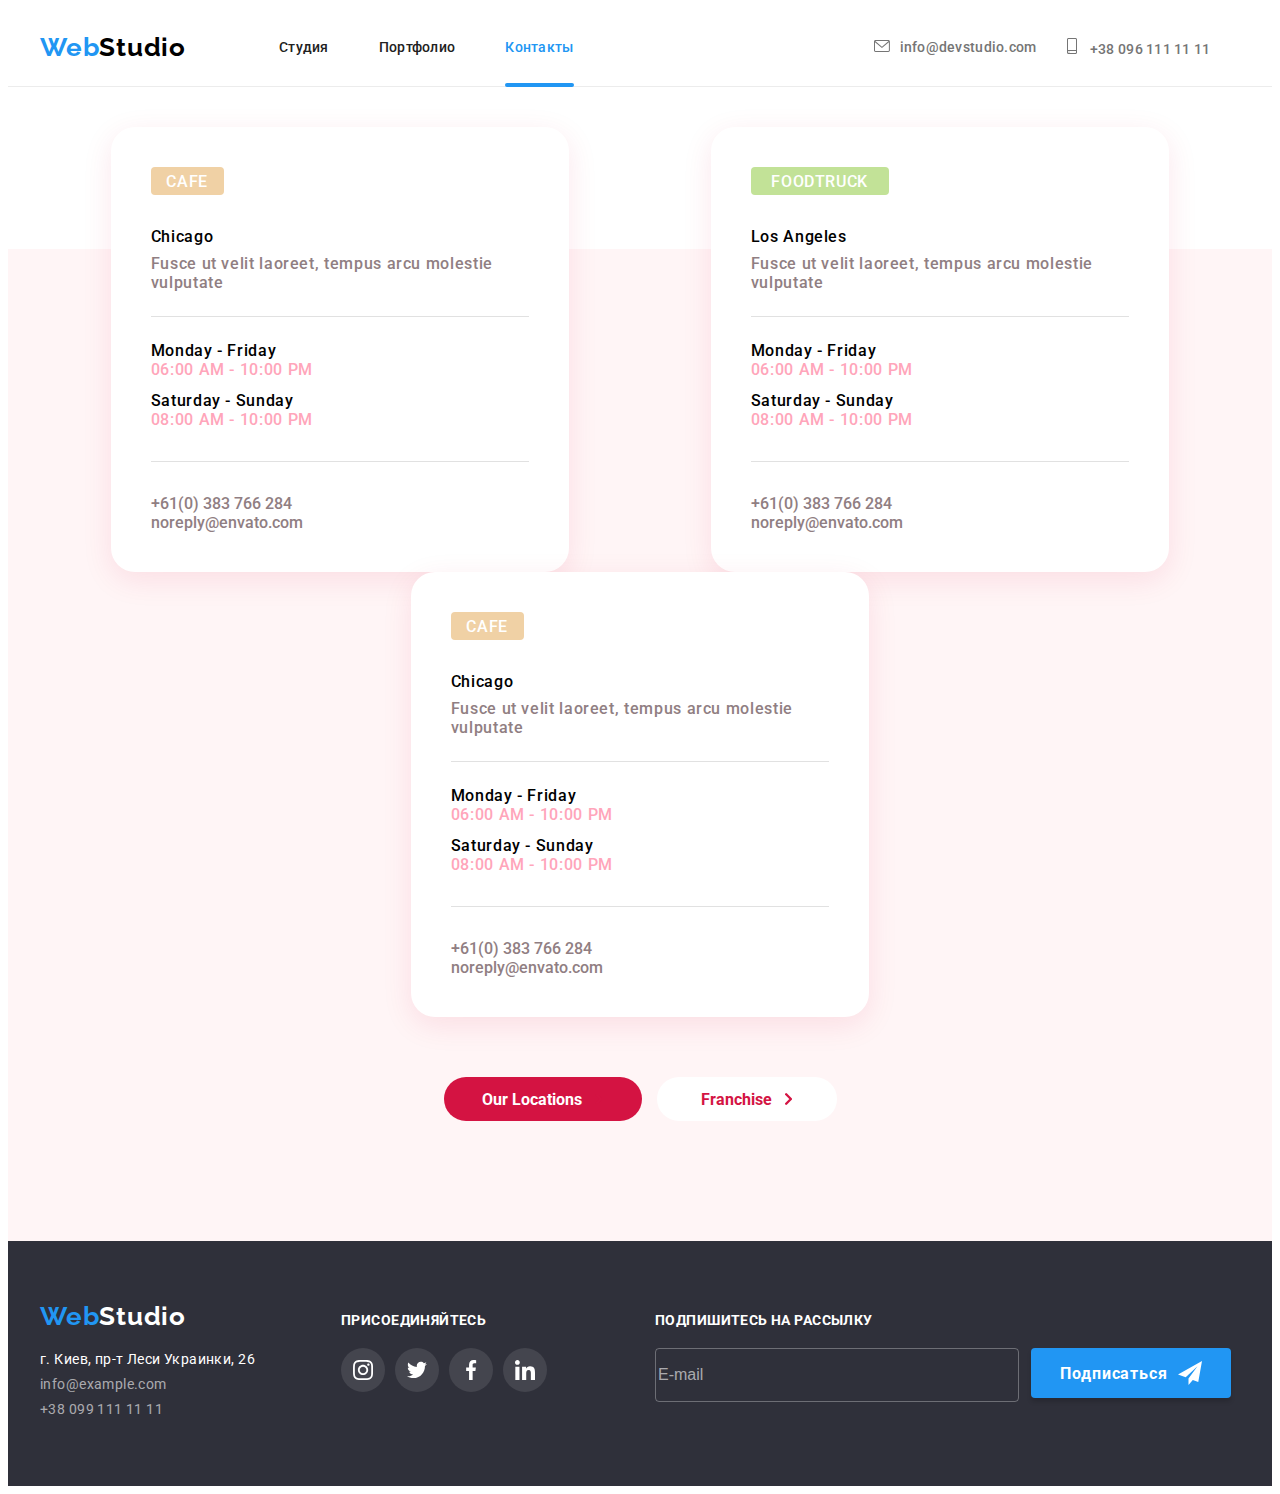
==== commit 978874c2: "svg" ====
--- a/contacts.html
+++ b/contacts.html
@@ -390,7 +390,8 @@
                 </div>
               </li>
             </ul>
-            <div class="cater-btn">
+            <ul class="cater-btn">
+              <li class="cater-btn__item">
               <button
                 type="button"
                 class="btn-cont cater-btn__locat"
@@ -398,16 +399,17 @@
               >
                 Our Locations
                 <svg class="cater-btn__icons" width="8" height="16">
-                  <use href="./images/symbol-defs.svg#smartphone"></use>
+                  <use href="./images/icons_team.svg#toright"></use>
                 </svg>
-              </button>
+              </button></li>
+                <li class="cater-btn__item">
               <button type="button" class="btn-cont cater-btn__franch">
                 Franchise
-                <svg class="cater-btn__icons" width="8" height="16">
-                  <use href="./images/symbol-defs.svg#smartphone"></use>
+                <svg class="cater-btn__icons" width="7" height="16">
+                  <use href="./images/icons_team.svg#icon-btn-vector-red"></use>
                 </svg>
-              </button>
-            </div>
+              </button></li>
+            </ul>
           </div>
         </div>
       </section>
--- a/css/main.min.css
+++ b/css/main.min.css
@@ -1,2 +1,2 @@
-:root{--prim-text-color: #757575;--title-text-color: #212121;--accent-color: #2196f3;--prim-backg-color: #ffffff;--light-backg-color: #f5f4fa;--dark-backg-color: #2f303a}body.modal-open{overflow:hidden}p,h1,h2,h3,h4,h5,h6{margin:0}ul{margin:0;padding:0}body{font-family:'Roboto', sans-serif;color:var(--prim-text-color);background-color:var(--prim-backg-color)}button{cursor:pointer}img{display:block;max-width:100%;height:auto}a{text-decoration:none}ul{list-style:none}.visually-hidden{position:absolute;white-space:nowrap;width:1px;height:1px;overflow:hidden;border:0;padding:0;clip:rect(0 0 0 0);clip-path:inset(50%);margin:-1px}.development__box,.social__link,.client__link,.footer-icon-link{display:flex;align-items:center}.container{width:100%;padding-left:15px;padding-right:15px;margin:0 auto}@media screen and (min-width: 480px){.container{width:480px}}@media screen and (min-width: 768px){.container{width:768px}}@media screen and (min-width: 1200px){.container{width:1200px}}.section{padding-top:60px;padding-bottom:60px}@media screen and (min-width: 1200px){.section{padding-top:94px;padding-bottom:94px}}.section-title{text-align:center;color:var(--title-text-color);margin-bottom:30px}@media screen and (min-width: 480px){.section-title{font-weight:700;font-size:28px;line-height:calc($lh / $fs);letter-spacing:.03em}}@media screen and (min-width: 1200px){.section-title{margin-bottom:50px;font-size:36px;line-height:calc($lh / $fs);letter-spacing:.03em}}.logo{font-family:Raleway, sans-serif;font-weight:700;font-size:24px;line-height:calc($lh / $fs);letter-spacing:.03em;color:var(--accent-color);transition:color 300ms cubic-bezier(0.4, 0, 0.2, 1)}@media screen and (min-width: 1200px){.logo{font-weight:700;font-size:26px;line-height:calc($lh / $fs);letter-spacing:.03em}}.logo:hover .logo__dark,.logo:focus .logo__dark,.logo:hover .logo__light,.logo:focus .logo__light{color:var(--accent-color)}.logo__dark{font-family:Raleway, sans-serif;color:#000000}.logo__light{font-family:Raleway, sans-serif;color:#ffffff}.btn-cont{font-family:inherit;cursor:pointer;border:transparent;display:flex;align-items:center;justify-content:center;text-align:center}.btn{font-family:inherit;cursor:pointer;width:200px;height:50px;font-weight:700;font-size:16px;line-height:calc($lh / $fs);letter-spacing:.06em;display:flex;align-items:center;justify-content:center;text-align:center;white-space:nowrap;color:#ffffff;background-color:var(--accent-color);border:transparent;border-radius:4px;box-shadow:0px 4px 4px rgba(0,0,0,0.15);transition:background-color 300ms cubic-bezier(0.4, 0, 0.2, 1)}.btn:hover,.btn:focus{background-color:#188ce8}.header{padding-top:16px;padding-bottom:16px;border-bottom:1px solid #ececec}@media screen and (min-width: 768px){.header{padding-top:26px;padding-bottom:26px}}@media screen and (min-width: 1200px){.header{padding-top:24px;padding-bottom:24px}}.container__header{position:relative;display:flex;align-items:center;justify-content:space-between}.menu-open-btn{display:inline-flex;margin:0;padding:0;border:none;background-color:transparent}.menu-open-btn:hover,.menu-open-btn:focus{fill:var(--accent-color)}@media screen and (min-width: 768px){.menu-open-btn{display:none}}.site-nav{font-weight:500;font-size:14px;line-height:calc($lh / $fs);letter-spacing:.02em;display:none}@media screen and (min-width: 768px){.site-nav{display:contents;margin-left:88px;display:flex}}@media screen and (min-width: 1200px){.site-nav{margin-left:93px}}.site-nav__item{position:relative}.site-nav__item+.site-nav__item{margin-left:50px}.site-nav__link{color:var(--title-text-color);transition:color 300ms cubic-bezier(0.4, 0, 0.2, 1)}.site-nav__link:hover,.site-nav__link:focus{color:var(--accent-color)}.site-nav__link--current{color:var(--accent-color)}.site-nav__link--current::after{content:'';width:100%;height:4px;background:#2196f3;border-radius:2px;position:absolute;left:0;top:44px}.connect{font-weight:500;font-size:12px;line-height:calc($lh / $fs);letter-spacing:.02em;display:none}@media screen and (min-width: 768px){.connect{display:contents;margin-right:auto;display:flex;flex-wrap:wrap;width:100%;margin-right:auto;margin-left:84px}.connect__item:not(:last-child){margin-bottom:10px}.connect__link{color:var(--prim-text-color);transition:color 300ms cubic-bezier(0.4, 0, 0.2, 1)}.connect__link:hover,.connect__link:focus{color:var(--accent-color)}.connect__icon{fill:currentColor}}@media screen and (min-width: 768px) and (min-width: 768px){.connect__icon{margin-right:8px}}@media screen and (min-width: 768px) and (min-width: 1200px){.connect__icon{margin-right:10px}}@media screen and (min-width: 768px) and (min-width: 768px){.connect__icon--env{width:14px;height:10px}}@media screen and (min-width: 768px) and (min-width: 1200px){.connect__icon--env{width:16px;height:12px}}@media screen and (min-width: 768px) and (min-width: 768px){.connect__icon--smart{width:10px;height:14px}}@media screen and (min-width: 768px) and (min-width: 1200px){.connect__icon--smart{width:10px;height:16px}}@media screen and (min-width: 1200px){.connect{font-weight:500;font-size:14px;line-height:calc($lh / $fs);letter-spacing:.02em;margin-left:300px;flex-direction:row;align-items:center}.connect__item:not(:last-child){margin-bottom:0px}.connect__item+.connect__item{margin-left:30px}}.mob-menu{position:fixed;z-index:1;background-color:#ffffff;width:100%;height:100%;top:0;left:0;padding-top:48px;padding-bottom:48px;padding-left:40px;padding-right:40px;font-style:normal;font-weight:500}.mob-menu-container{height:100%;display:flex;flex-direction:column;justify-content:space-between}.menu-close-btn{margin:0;padding:0;border:none;background-color:transparent;position:absolute;top:10px;right:15px}.menu-close-btn:hover,.menu-close-btn:focus{fill:var(--accent-color)}.mob-menu__item:not(:last-child){margin-bottom:32px}.mob-menu__link{font-size:40px;line-height:47px;letter-spacing:0.02em;color:#212121}.mob-menu__link--current{color:var(--accent-color)}.mob-menu__link:hover,.mob-menu__link:focus{color:#2196f3}.mob-contact{display:block}.mob-contact__item:not(:last-child){margin-bottom:32px}.mob-soc__item{margin-top:32px}.mob-contact__tel{font-size:34px;line-height:40px;letter-spacing:0.02em;color:#2196f3}.mob-contact__tel:hover,.mob-contact__tel:focus{color:#188ce8}.mob-contact__mail{font-size:24px;line-height:28px;letter-spacing:0.02em;color:#757575}.mob-contact__mail:hover,.mob-contact__mail:focus{color:#188ce8}.mob-soc{margin-top:64px;display:flex;flex-wrap:wrap}.mob-soc__link{font-size:18px;line-height:22px;letter-spacing:0.02em;color:#2196f3}.mob-soc__item:not(:last-child){margin-right:10px;padding-right:10px;border-right:1px solid rgba(33,33,33,0.2)}.hero{background-color:var(--dark-backg-color);padding:118px 0;margin-left:auto;margin-right:auto;background-image:linear-gradient(to right, rgba(47,48,58,0.4), rgba(47,48,58,0.4)),url("../images/hero-480_400.jpg");background-repeat:no-repeat;background-position:center;background-size:cover}@media (min-device-pixel-ratio: 2), (min-resolution: 192dpi), (min-resolution: 2dppx){.hero{background-image:linear-gradient(to right, rgba(47,48,58,0.4), rgba(47,48,58,0.4)),url("../images/hero-480_400_2x.jpg")}}@media screen and (min-width: 768px){.hero{background-image:linear-gradient(to right, rgba(47,48,58,0.4), rgba(47,48,58,0.4)),url("../images/hero-768_400.jpg")}}@media screen and (min-width: 768px) and (min-device-pixel-ratio: 2), screen and (min-width: 768px) and (min-resolution: 192dpi), screen and (min-width: 768px) and (min-resolution: 2dppx){.hero{background-image:linear-gradient(to right, rgba(47,48,58,0.4), rgba(47,48,58,0.4)),url("../images/hero-768_400_2x.jpg")}}@media screen and (min-width: 1200px){.hero{max-width:1600px;padding:200px 0;margin-left:auto;margin-right:auto;background-image:linear-gradient(to right, rgba(47,48,58,0.4), rgba(47,48,58,0.4)),url("../images/hero-1600_600.jpg")}}@media screen and (min-width: 1200px) and (min-device-pixel-ratio: 2), screen and (min-width: 1200px) and (min-resolution: 192dpi), screen and (min-width: 1200px) and (min-resolution: 2dppx){.hero{background-image:linear-gradient(to right, rgba(47,48,58,0.4), rgba(47,48,58,0.4)),url("../images/hero-1600_600_2x.jpg")}}.hero__title{font-weight:900;font-size:26px;line-height:calc($lh / $fs);letter-spacing:.06em;max-width:360px;text-align:center;text-transform:uppercase;color:#ffffff;margin-bottom:30px;margin-left:auto;margin-right:auto}@media screen and (min-width: 1200px){.hero__title{max-width:696px;font-weight:900;font-size:44px;line-height:calc($lh / $fs);letter-spacing:.06em}}.btn__heder{padding:0 0;margin-left:auto;margin-right:0px;width:159px;height:44px;border-radius:22px;background-color:#fff;color:#D41443;font-weight:700;font-size:16px;line-height:calc($lh / $fs)}.btn__heder:hover,.btn__heder:focus{background-color:#ECEBEB}.btn_hero{padding:0 0;margin-left:auto;margin-right:auto;width:159px;height:44px;border-radius:22px;background-color:#fff;color:#D41443;font-weight:700;font-size:16px;line-height:calc($lh / $fs)}.btn_hero:hover,.btn_hero:focus{background-color:#ECEBEB}.btn__modal{width:209px;height:44px;border-radius:22px;background-color:#fff;color:#D41443;font-weight:700;font-size:16px;line-height:calc($lh / $fs);padding:0 0;margin-left:auto;margin-right:auto}.btn__modal:hover,.btn__modal:focus{background-color:#ECEBEB}@media screen and (min-width: 768px){.btn__modal{width:186px;height:44px;border-radius:22px}}@media screen and (min-width: 1200px){.btn__modal{display:none}}.advantage-list{max-width:480px;margin-bottom:-30px}@media screen and (min-width: 768px){.advantage-list{max-width:768px;display:flex;flex-wrap:wrap;margin-left:-30px}}@media screen and (min-width: 1200px){.advantage-list{max-width:1200px}}.advantage-list__item{margin-bottom:30px}@media screen and (min-width: 768px){.advantage-list__item{width:calc(100% / 2 - 30px);margin-left:30px}}@media screen and (min-width: 1200px){.advantage-list__item{width:calc(100% / 4 - 30px)}}.advantage-list__box{display:flex;height:120px;margin-bottom:30px;align-items:center;justify-content:center;background:var(--light-backg-color);border-radius:4px}.advantage-list__title{font-weight:700;font-size:14px;line-height:calc($lh / $fs);letter-spacing:.03em;text-transform:uppercase;color:var(--title-text-color);margin-bottom:10px;text-align:center}@media screen and (min-width: 768px){.advantage-list__title{text-align:start}}.advantage-list__text{font-size:14px;line-height:calc($lh / $fs);letter-spacing:.03em;max-width:450px}@media screen and (min-width: 768px){.advantage-list__text{max-width:354px}}@media screen and (min-width: 1200px){.advantage-list__text{max-width:270px}}.section--no-padding{display:none}@media screen and (min-width: 1200px){.section--no-padding{display:contents;padding-top:0}}.development-list{display:flex;margin-left:-30px}.development-list__item{position:relative;width:calc(100% / 3 - 30px);margin-left:30px}.development__box{position:absolute;justify-content:center;width:100%;height:70px;background:rgba(47,48,58,0.8);bottom:0px}.development__text{font-weight:700;font-size:14px;line-height:calc($lh / $fs);letter-spacing:.03em;text-transform:uppercase;color:#ffffff}.section--other-background{background-color:var(--light-backg-color)}.team{max-width:480px;margin-bottom:-30px}@media screen and (min-width: 768px){.team{max-width:768px;display:flex;flex-wrap:wrap;margin-left:-30px}}@media screen and (min-width: 1200px){.team{max-width:1200px}}.team__item{margin-bottom:30px;background:#ffffff;box-shadow:0px 1px 3px rgba(0,0,0,0.12),0px 1px 1px rgba(0,0,0,0.14),0px 2px 1px rgba(0,0,0,0.2);border-radius:0px 0px 4px 4px}@media screen and (min-width: 768px){.team__item{width:calc(100% / 2 - 30px);margin-left:30px}}@media screen and (min-width: 1200px){.team__item{width:calc(100% / 4 - 30px)}}.team__card{padding:30px 0}.team__title{font-weight:500;font-size:16px;line-height:calc($lh / $fs);letter-spacing:.03em;text-align:center;color:var(--title-text-color);margin-bottom:10px}.team__text{font-size:16px;line-height:calc($lh / $fs);letter-spacing:.03em;text-align:center;margin-bottom:16px}.social{display:flex;justify-content:center}.social__item{width:44px;height:44px}.social__item+.social__item{margin-left:10px}.social__link{justify-content:center;width:100%;height:100%;border-radius:50%;color:#afb1b8;background-color:var(--prim-backg-color);transition-property:background-color, color;transition-duration:250ms;transition-timing-function:cubic-bezier(0.4, 0, 0.2, 1)}.social__link:hover,.social__link:focus{color:#ffffff;background-color:var(--accent-color)}.social__icon{fill:currentColor}.client{max-width:480px;margin-bottom:-30px;display:flex;flex-wrap:wrap;margin-left:-30px}@media screen and (min-width: 768px){.client{max-width:768px}}@media screen and (min-width: 1200px){.client{max-width:1200px}}.client__item{margin-bottom:30px;background:#ffffff;width:calc(100% / 2 - 30px);height:92px;margin-left:30px}.client__item+.client__item{margin-left:30px}@media screen and (min-width: 768px){.client__item{width:calc(100% / 3 - 30px)}}@media screen and (min-width: 1200px){.client__item{width:calc(100% / 6 - 30px)}}.client__link{justify-content:center;width:100%;height:100%;border:1px solid #afb1b8;border-radius:4px;color:#afb1b8;transition-property:border, color;transition-duration:250ms;transition-timing-function:cubic-bezier(0.4, 0, 0.2, 1)}.client__link:hover,.client__link:focus{color:var(--accent-color);border:1px solid var(--accent-color)}.client__icon{fill:currentColor}.footer{background-color:var(--dark-backg-color);padding-top:60px;padding-bottom:60px}@media screen and (min-width: 768px){.container--flex{display:flex;flex-wrap:wrap;align-items:baseline;justify-items:center}}.container__item{text-align:center}.container__item:not(:last-child){margin-bottom:60px}@media screen and (min-width: 768px){.container__item{width:50%}}@media screen and (min-width: 1200px){.container__item{text-align:left}.container__item:not(:last-child){margin-bottom:0px}}@media screen and (min-width: 768px){.container-logoadd{width:50%}}@media screen and (min-width: 1200px){.container-logoadd{width:231px}}.container-address{margin-top:20px}.footer-address__item{font-style:normal;font-size:14px;line-height:calc($lh / $fs);letter-spacing:.03em}.footer-address__item:not(:last-child){margin-bottom:9px}.footer-link--address{color:#ffffff;transition:color 300ms cubic-bezier(0.4, 0, 0.2, 1)}.footer-link--mail,.footer-link--tel{color:rgba(255,255,255,0.6);transition:color 300ms cubic-bezier(0.4, 0, 0.2, 1)}.footer-link:hover,.footer-link:focus{color:var(--accent-color)}@media screen and (min-width: 1200px){.container-links{margin-left:70px;margin-right:93px;width:206px}}.footer-cont-text{font-weight:700;font-size:14px;line-height:calc($lh / $fs);letter-spacing:.03em;text-transform:uppercase;color:#ffffff;margin-bottom:20px}.footer-icon{display:flex;justify-content:center}@media screen and (min-width: 1200px){.footer-icon{justify-content:left}}.footer-icon__item{width:44px;height:44px}.footer-icon__item+.footer-icon__item{margin-left:10px}.footer-icon-link{justify-content:center;width:100%;height:100%;border-radius:50%;color:#ffffff;background:rgba(255,255,255,0.1);transition-property:background-color, color;transition-duration:250ms;transition-timing-function:cubic-bezier(0.4, 0, 0.2, 1)}.footer-icon-link:hover,.footer-icon-link:focus{color:#ffffff;background-color:var(--accent-color)}.footer-icon-icon{fill:currentColor}.container-email{width:100%;margin-left:auto;margin-right:auto}@media screen and (min-width: 480px){.container-email{width:450px}}@media screen and (min-width: 1200px){.container-email{width:570px}}.form-input{display:block}@media screen and (min-width: 1200px){.form-input{display:inline-flex}}.form-input__item{margin-left:auto;margin-right:auto;width:100%;height:100%;margin-bottom:20px;font-size:16px;height:50px;border-radius:4px;background-color:transparent;border:1px solid rgba(255,255,255,0.3);transition:border-color 500ms}@media screen and (min-width: 480px){.form-input__item{width:450px}}@media screen and (min-width: 1200px){.form-input__item{width:358px}}.form-input__item::placeholder{color:rgba(255,255,255,0.6);transition:color 500ms}.form-input__item:hover,.form-input__item:focus{color:#ffffff;border:1px solid #ffffff}.form-input__item:hover::placeholder,.form-input__item:focus::placeholder{color:#ffffff}.form-input__btn{padding:10px 28px;margin-left:auto;margin-right:auto}@media screen and (min-width: 1200px){.form-input__btn{padding:10px 28px;margin-left:12px}}.icon-send{margin-left:10px;fill:currentColor}.filter{display:flex;flex-wrap:wrap;flex-direction:row;margin-bottom:40px}@media screen and (min-width: 768px){.filter{justify-content:center;margin-bottom:30px}}@media screen and (min-width: 1200px){.filter{margin-bottom:50px}}.filter__item:not(:last-child){margin-right:8px}.filter__item:not(:nth-last-child(-n+2)){margin-bottom:15px}@media screen and (min-width: 768px){.filter__item:not(:nth-last-child(-n+2)){margin-bottom:0px}}.filter__btn{padding:6px 22px;font-family:inherit;white-space:nowrap;cursor:pointer;font-weight:500;font-size:16px;line-height:calc($lh / $fs);letter-spacing:.03em;color:var(--title-text-color);border-color:transparent;border-radius:4px;background-color:var(--light-backg-color);transition-property:background-color, color, box-shadow;transition-duration:250ms;transition-timing-function:cubic-bezier(0.4, 0, 0.2, 1)}.filter__btn:hover,.filter__btn:focus{color:#ffffff;background-color:var(--accent-color);box-shadow:0px 3px 1px rgba(0,0,0,0.1),0px 1px 2px rgba(0,0,0,0.08),0px 2px 2px rgba(0,0,0,0.12)}.project{max-width:450px}@media screen and (min-width: 768px){.project{max-width:768px;display:flex;flex-wrap:wrap;margin-left:-30px}}@media screen and (min-width: 1200px){.project{max-width:1200px}}.project__item{position:relative}@media screen and (min-width: 768px){.project__item{width:calc(100% / 2 - 30px);margin-left:30px}.project__item:not(:nth-last-child(-n+3)){margin-bottom:30px}}@media screen and (min-width: 1200px){.project__item{width:calc(100% / 3 - 30px)}.project__item:not(:nth-last-child(-n+4)){margin-bottom:30px}}.project__card-img{position:relative;overflow:hidden}.project__text{position:absolute;top:0;left:0;font-size:18px;line-height:calc($lh / $fs);letter-spacing:.03em;color:#ffffff;background-color:rgba(33,150,243,0.8);padding:24px;height:100%;transform:translateY(100%);transition:transform 300ms cubic-bezier(0.4, 0, 0.2, 1)}.project__link{display:block;transition:box-shadow 300ms cubic-bezier(0.4, 0, 0.2, 1)}.project__link:hover,.project__link:focus{box-shadow:0px 1px 1px rgba(0,0,0,0.12),0px 4px 4px rgba(0,0,0,0.06),1px 4px 6px rgba(0,0,0,0.16)}.project__link:hover .project__text,.project__link:focus .project__text{transform:translateY(0)}.project__footer{background:#ffffff;border:1px solid #eeeeee;box-sizing:border-box;padding:20px 24px}@media screen and (min-width: 768px){.project__footer{height:146px}}@media screen and (min-width: 1200px){.project__footer{height:110px}}.project__title{margin-bottom:4px;font-weight:700;font-size:18px;line-height:calc($lh / $fs);letter-spacing:.06em;color:var(--title-text-color)}.project__development{font-weight:400;font-size:16px;line-height:calc($lh / $fs);letter-spacing:.03em;color:var(--prim-text-color)}.section-contacts{padding-top:40px;padding-bottom:48px;justify-content:center;background-image:linear-gradient(#fff 22%, #FFF5F6 22%)}@media screen and (min-width: 768px){.section-contacts{padding-bottom:40px;background-image:linear-gradient(#fff 19%, #FFF5F6 19%)}}@media screen and (min-width: 1200px){.section-contacts{margin:0 auto;padding-bottom:120px;background-image:linear-gradient(#fff 14%, #FFF5F6 14%)}}.catering__list{max-width:480px;margin-bottom:32px}@media screen and (min-width: 768px){.catering__list{max-width:768px;margin-bottom:40px;display:flex;flex-wrap:wrap}}@media screen and (min-width: 1200px){.catering__list{max-width:1200px;margin-bottom:60px}}.catering__item{margin:0 auto;border-radius:24px;box-shadow:0px 8px 30px rgba(212,20,67,0.1);background-color:#ffffff;padding:40px 32px}.catering__item:not(:last-child){margin-bottom:20px}@media screen and (min-width: 768px){.catering__item{margin-bottom:0px;width:calc((100% - 64px) / 3)}.catering__item:not(:last-child){margin-bottom:0px}}@media screen and (min-width: 1200px){.catering__item{padding:40px 40px}}.cater-card{position:relative}.catering__name{display:flex;align-items:center;justify-content:center;text-align:center;text-transform:uppercase;font-weight:500;font-size:12px;line-height:calc($lh / $fs);letter-spacing:.04em;margin-bottom:20px}.catering__name_beige{width:80px;height:16px;border-radius:4px;background-color:#F0D1A5;color:#fff}.catering__name_beige:hover,.catering__name_beige:focus{background-color:#F0D1A5}@media screen and (min-width: 768px){.catering__name_beige{width:73px;height:28px;border-radius:4px}}.catering__name_green{width:130px;height:16px;border-radius:4px;background-color:#C2E297;color:#fff}.catering__name_green:hover,.catering__name_green:focus{background-color:#C2E297}@media screen and (min-width: 768px){.catering__name_green{width:138px;height:28px;border-radius:4px}}@media screen and (min-width: 768px){.catering__name{font-weight:500;font-size:16px;line-height:calc($lh / $fs);letter-spacing:.04em;margin-bottom:32px}}.cater-card__pic{position:relative}.cater-card__pic:hover .cater-card_img,.cater-card__pic:focus .cater-card_img{opacity:1;transform:scale(1)}.cater-placepic{max-width:100%;display:block}.cater-card_img{position:absolute;top:0;left:0;width:100%;height:100%;transform:scale(0);opacity:0;transition:all 0.5s}.cater-place{padding-bottom:24px;border-bottom:1px solid #E1E1E1;margin-bottom:24px}.cater-place__name{font-weight:500;font-size:12px;line-height:calc($lh / $fs);letter-spacing:.04em;color:#000000;margin-bottom:8px}@media screen and (min-width: 768px){.cater-place__name{font-weight:500;font-size:14px;line-height:calc($lh / $fs);letter-spacing:.04em;margin-bottom:12px}}@media screen and (min-width: 1200px){.cater-place__name{font-weight:500;font-size:16px;line-height:calc($lh / $fs);letter-spacing:.04em;margin-bottom:8px}}.cater-place__text{font-weight:500;font-size:12px;line-height:calc($lh / $fs);color:#907E82}@media screen and (min-width: 768px){.cater-place__text{font-weight:500;font-size:14px;line-height:calc($lh / $fs);letter-spacing:.04em}}@media screen and (min-width: 1200px){.cater-place__text{font-weight:500;font-size:16px;line-height:calc($lh / $fs);letter-spacing:.04em}}.cater-time{padding-bottom:24px;border-bottom:1px solid #E1E1E1;margin-bottom:24px}@media screen and (min-width: 768px){.cater-time{padding-bottom:32px;margin-bottom:32px}}.cater-time__name{font-weight:500;font-size:12px;line-height:calc($lh / $fs);letter-spacing:.04em;color:#000000}@media screen and (min-width: 768px){.cater-time__name{font-weight:500;font-size:14px;line-height:calc($lh / $fs);letter-spacing:.04em}}@media screen and (min-width: 1200px){.cater-time__name{font-weight:500;font-size:16px;line-height:calc($lh / $fs);letter-spacing:.04em}}.cater-time__time{font-weight:500;font-size:12px;line-height:calc($lh / $fs);color:#FFA5BA}@media screen and (min-width: 768px){.cater-time__time{font-weight:500;font-size:14px;line-height:calc($lh / $fs);letter-spacing:.04em}}@media screen and (min-width: 1200px){.cater-time__time{font-weight:500;font-size:16px;line-height:calc($lh / $fs);letter-spacing:.04em}}.cater-time__item:not(:last-child){margin-bottom:8px}@media screen and (min-width: 768px){.cater-time__item:not(:last-child){margin-bottom:12px}}a{text-decoration:none}.cater-cont{font-weight:500;font-size:12px;line-height:calc($lh / $fs)}@media screen and (min-width: 768px){.cater-cont{font-weight:500;font-size:14px;line-height:calc($lh / $fs)}}@media screen and (min-width: 1200px){.cater-cont{font-weight:500;font-size:16px;line-height:calc($lh / $fs)}}.cater-cont__link__mail,.cater-cont__link__tel{color:#907E82;transition:color 300ms cubic-bezier(0.4, 0, 0.2, 1)}.cater-cont__link:hover,.cater-cont__link:focus{color:#D41342}.cater-btn{border-radius:22px;width:162px;padding:0 0;margin-left:auto;margin-right:auto}@media screen and (min-width: 768px){.cater-btn{width:380px;display:flex;flex-wrap:wrap;align-items:center;justify-content:space-between}}@media screen and (min-width: 1200px){.cater-btn{width:393px}}.cater-btn__locat{background-color:#D41342;color:#fff;font-weight:700;font-size:16px;line-height:calc($lh / $fs);width:162px;height:44px;border-radius:22px;margin-bottom:10px}.cater-btn__locat:hover,.cater-btn__locat:focus{background-color:#D41342}@media screen and (min-width: 768px){.cater-btn__locat{width:192px;height:44px;border-radius:22px}}@media screen and (min-width: 1200px){.cater-btn__locat{width:198px;height:44px;border-radius:22px}}.cater-btn__franch{font-weight:700;font-size:16px;line-height:calc($lh / $fs);background-color:#fff;color:#D41443;width:162px;height:44px;border-radius:22px}.cater-btn__franch:hover,.cater-btn__franch:focus{background-color:#ECEBEB}@media screen and (min-width: 768px){.cater-btn__franch{width:174px;height:44px;border-radius:22px}}@media screen and (min-width: 1200px){.cater-btn__franch{width:180px;height:44px;border-radius:22px}}.cater-btn__icons{margin-left:13px;fill:currentColor}.backdrop{position:fixed;top:0;width:100vw;height:100vh;background-color:rgba(0,0,0,0.367);overflow-y:scroll;transition:opacity 500ms, visibility 500ms}.is-hidden{opacity:0;pointer-events:none;visibility:hidden}.modal{background-color:#ffffff;border-radius:10px;position:absolute;top:50%;left:50%;transform:translate(-50%, -50%);padding:40px}@media screen and (min-width: 480px){.modal{width:450px;min-height:609px}}@media screen and (min-width: 1200px){.modal{width:528px;min-height:581px}}.modal-close-btn{width:30px;height:30px;border-radius:50%;border:1px solid #999999;background-color:transparent;position:absolute;top:8px;right:8px;display:flex;align-items:center;justify-content:center}.modal-close-btn:hover,.modal-close-btn:focus{fill:var(--accent-color)}.modal-title{font-weight:700;font-size:20px;line-height:calc($lh / $fs);letter-spacing:.03em;text-align:center;color:var(--title-text-color);margin-bottom:12px}.form-field{margin-bottom:10px}.modal-label{display:block;font-size:12px;line-height:calc($lh / $fs);letter-spacing:.01em;color:var(--prim-text-color);margin-bottom:10px}.modal-label--end{margin-bottom:20px}.modal-label__field{position:relative;display:block;margin-top:4px}.modal-label__block{width:100%;border:1px solid rgba(33,33,33,0.2);border-radius:4px;outline:none}.modal-label__block::placeholder{font-size:12px;line-height:calc($lh / $fs);letter-spacing:.01em;color:rgba(117,117,117,0.5)}.modal-label__block:hover::placeholder,.modal-label__block:focus::placeholder{color:var(--accent-color)}.modal-label__block:hover+.modal-icon,.modal-label__block:focus+.modal-icon{fill:var(--accent-color)}.modal-label__block--input{height:40px;padding-left:42px}.modal-label__block--text{height:120px;padding:12px 16px;resize:none;display:block;margin-top:4px}.modal-icon{position:absolute;left:12px;top:50%;transform:translateY(-50%);fill:var(--title-text-color)}.chek-field{position:relative;margin-bottom:30px;display:flex;align-items:center;justify-content:center}.modal-chek-span{width:16px;height:15px;border:2px solid #000000;border-radius:2px;margin-right:8px;fill:transparent}.modal-chek-text{font-size:14px;color:var(--prim-text-color)}.modal-chek:focus+.modal-chek-span{outline:3px solid var(--accent-color)}.modal-chek:checked+.modal-chek-span{background-color:var(--accent-color);border:none;fill:#ffffff}.chek-label-span{color:var(--accent-color);text-decoration:underline}.btn--submit{padding:10px 32px;margin-left:auto;margin-right:auto}
+:root{--prim-text-color: #757575;--title-text-color: #212121;--accent-color: #2196f3;--prim-backg-color: #ffffff;--light-backg-color: #f5f4fa;--dark-backg-color: #2f303a}body.modal-open{overflow:hidden}p,h1,h2,h3,h4,h5,h6{margin:0}ul{margin:0;padding:0}body{font-family:'Roboto', sans-serif;color:var(--prim-text-color);background-color:var(--prim-backg-color)}button{cursor:pointer}img{display:block;max-width:100%;height:auto}a{text-decoration:none}ul{list-style:none}.visually-hidden{position:absolute;white-space:nowrap;width:1px;height:1px;overflow:hidden;border:0;padding:0;clip:rect(0 0 0 0);clip-path:inset(50%);margin:-1px}.development__box,.social__link,.client__link,.footer-icon-link{display:flex;align-items:center}.container{width:100%;padding-left:15px;padding-right:15px;margin:0 auto}@media screen and (min-width: 480px){.container{width:480px}}@media screen and (min-width: 768px){.container{width:768px}}@media screen and (min-width: 1200px){.container{width:1200px}}.section{padding-top:60px;padding-bottom:60px}@media screen and (min-width: 1200px){.section{padding-top:94px;padding-bottom:94px}}.section-title{text-align:center;color:var(--title-text-color);margin-bottom:30px}@media screen and (min-width: 480px){.section-title{font-weight:700;font-size:28px;line-height:calc($lh / $fs);letter-spacing:.03em}}@media screen and (min-width: 1200px){.section-title{margin-bottom:50px;font-size:36px;line-height:calc($lh / $fs);letter-spacing:.03em}}.logo{font-family:Raleway, sans-serif;font-weight:700;font-size:24px;line-height:calc($lh / $fs);letter-spacing:.03em;color:var(--accent-color);transition:color 300ms cubic-bezier(0.4, 0, 0.2, 1)}@media screen and (min-width: 1200px){.logo{font-weight:700;font-size:26px;line-height:calc($lh / $fs);letter-spacing:.03em}}.logo:hover .logo__dark,.logo:focus .logo__dark,.logo:hover .logo__light,.logo:focus .logo__light{color:var(--accent-color)}.logo__dark{font-family:Raleway, sans-serif;color:#000000}.logo__light{font-family:Raleway, sans-serif;color:#ffffff}.btn-cont{font-family:inherit;cursor:pointer;border:transparent;display:flex;align-items:center;justify-content:center;text-align:center}.btn{font-family:inherit;cursor:pointer;width:200px;height:50px;font-weight:700;font-size:16px;line-height:calc($lh / $fs);letter-spacing:.06em;display:flex;align-items:center;justify-content:center;text-align:center;white-space:nowrap;color:#ffffff;background-color:var(--accent-color);border:transparent;border-radius:4px;box-shadow:0px 4px 4px rgba(0,0,0,0.15);transition:background-color 300ms cubic-bezier(0.4, 0, 0.2, 1)}.btn:hover,.btn:focus{background-color:#188ce8}.header{padding-top:16px;padding-bottom:16px;border-bottom:1px solid #ececec}@media screen and (min-width: 768px){.header{padding-top:26px;padding-bottom:26px}}@media screen and (min-width: 1200px){.header{padding-top:24px;padding-bottom:24px}}.container__header{position:relative;display:flex;align-items:center;justify-content:space-between}.menu-open-btn{display:inline-flex;margin:0;padding:0;border:none;background-color:transparent}.menu-open-btn:hover,.menu-open-btn:focus{fill:var(--accent-color)}@media screen and (min-width: 768px){.menu-open-btn{display:none}}.site-nav{font-weight:500;font-size:14px;line-height:calc($lh / $fs);letter-spacing:.02em;display:none}@media screen and (min-width: 768px){.site-nav{display:contents;margin-left:88px;display:flex}}@media screen and (min-width: 1200px){.site-nav{margin-left:93px}}.site-nav__item{position:relative}.site-nav__item+.site-nav__item{margin-left:50px}.site-nav__link{color:var(--title-text-color);transition:color 300ms cubic-bezier(0.4, 0, 0.2, 1)}.site-nav__link:hover,.site-nav__link:focus{color:var(--accent-color)}.site-nav__link--current{color:var(--accent-color)}.site-nav__link--current::after{content:'';width:100%;height:4px;background:#2196f3;border-radius:2px;position:absolute;left:0;top:44px}.connect{font-weight:500;font-size:12px;line-height:calc($lh / $fs);letter-spacing:.02em;display:none}@media screen and (min-width: 768px){.connect{display:contents;margin-right:auto;display:flex;flex-wrap:wrap;width:100%;margin-right:auto;margin-left:84px}.connect__item:not(:last-child){margin-bottom:10px}.connect__link{color:var(--prim-text-color);transition:color 300ms cubic-bezier(0.4, 0, 0.2, 1)}.connect__link:hover,.connect__link:focus{color:var(--accent-color)}.connect__icon{fill:currentColor}}@media screen and (min-width: 768px) and (min-width: 768px){.connect__icon{margin-right:8px}}@media screen and (min-width: 768px) and (min-width: 1200px){.connect__icon{margin-right:10px}}@media screen and (min-width: 768px) and (min-width: 768px){.connect__icon--env{width:14px;height:10px}}@media screen and (min-width: 768px) and (min-width: 1200px){.connect__icon--env{width:16px;height:12px}}@media screen and (min-width: 768px) and (min-width: 768px){.connect__icon--smart{width:10px;height:14px}}@media screen and (min-width: 768px) and (min-width: 1200px){.connect__icon--smart{width:10px;height:16px}}@media screen and (min-width: 1200px){.connect{font-weight:500;font-size:14px;line-height:calc($lh / $fs);letter-spacing:.02em;margin-left:300px;flex-direction:row;align-items:center}.connect__item:not(:last-child){margin-bottom:0px}.connect__item+.connect__item{margin-left:30px}}.mob-menu{position:fixed;z-index:1;background-color:#ffffff;width:100%;height:100%;top:0;left:0;padding-top:48px;padding-bottom:48px;padding-left:40px;padding-right:40px;font-style:normal;font-weight:500}.mob-menu-container{height:100%;display:flex;flex-direction:column;justify-content:space-between}.menu-close-btn{margin:0;padding:0;border:none;background-color:transparent;position:absolute;top:10px;right:15px}.menu-close-btn:hover,.menu-close-btn:focus{fill:var(--accent-color)}.mob-menu__item:not(:last-child){margin-bottom:32px}.mob-menu__link{font-size:40px;line-height:47px;letter-spacing:0.02em;color:#212121}.mob-menu__link--current{color:var(--accent-color)}.mob-menu__link:hover,.mob-menu__link:focus{color:#2196f3}.mob-contact{display:block}.mob-contact__item:not(:last-child){margin-bottom:32px}.mob-soc__item{margin-top:32px}.mob-contact__tel{font-size:34px;line-height:40px;letter-spacing:0.02em;color:#2196f3}.mob-contact__tel:hover,.mob-contact__tel:focus{color:#188ce8}.mob-contact__mail{font-size:24px;line-height:28px;letter-spacing:0.02em;color:#757575}.mob-contact__mail:hover,.mob-contact__mail:focus{color:#188ce8}.mob-soc{margin-top:64px;display:flex;flex-wrap:wrap}.mob-soc__link{font-size:18px;line-height:22px;letter-spacing:0.02em;color:#2196f3}.mob-soc__item:not(:last-child){margin-right:10px;padding-right:10px;border-right:1px solid rgba(33,33,33,0.2)}.hero{background-color:var(--dark-backg-color);padding:118px 0;margin-left:auto;margin-right:auto;background-image:linear-gradient(to right, rgba(47,48,58,0.4), rgba(47,48,58,0.4)),url("../images/hero-480_400.jpg");background-repeat:no-repeat;background-position:center;background-size:cover}@media (min-device-pixel-ratio: 2), (min-resolution: 192dpi), (min-resolution: 2dppx){.hero{background-image:linear-gradient(to right, rgba(47,48,58,0.4), rgba(47,48,58,0.4)),url("../images/hero-480_400_2x.jpg")}}@media screen and (min-width: 768px){.hero{background-image:linear-gradient(to right, rgba(47,48,58,0.4), rgba(47,48,58,0.4)),url("../images/hero-768_400.jpg")}}@media screen and (min-width: 768px) and (min-device-pixel-ratio: 2), screen and (min-width: 768px) and (min-resolution: 192dpi), screen and (min-width: 768px) and (min-resolution: 2dppx){.hero{background-image:linear-gradient(to right, rgba(47,48,58,0.4), rgba(47,48,58,0.4)),url("../images/hero-768_400_2x.jpg")}}@media screen and (min-width: 1200px){.hero{max-width:1600px;padding:200px 0;margin-left:auto;margin-right:auto;background-image:linear-gradient(to right, rgba(47,48,58,0.4), rgba(47,48,58,0.4)),url("../images/hero-1600_600.jpg")}}@media screen and (min-width: 1200px) and (min-device-pixel-ratio: 2), screen and (min-width: 1200px) and (min-resolution: 192dpi), screen and (min-width: 1200px) and (min-resolution: 2dppx){.hero{background-image:linear-gradient(to right, rgba(47,48,58,0.4), rgba(47,48,58,0.4)),url("../images/hero-1600_600_2x.jpg")}}.hero__title{font-weight:900;font-size:26px;line-height:calc($lh / $fs);letter-spacing:.06em;max-width:360px;text-align:center;text-transform:uppercase;color:#ffffff;margin-bottom:30px;margin-left:auto;margin-right:auto}@media screen and (min-width: 1200px){.hero__title{max-width:696px;font-weight:900;font-size:44px;line-height:calc($lh / $fs);letter-spacing:.06em}}.btn__hero{padding:10px 32px;margin-left:auto;margin-right:auto}.btn__heder{padding:0 0;margin-left:auto;margin-right:0px;width:159px;height:44px;border-radius:22px;background-color:#fff;color:#D41443;font-weight:700;font-size:16px;line-height:calc($lh / $fs)}.btn__heder:hover,.btn__heder:focus{background-color:#ECEBEB}.btn_hero{padding:0 0;margin-left:auto;margin-right:auto;width:159px;height:44px;border-radius:22px;background-color:#fff;color:#D41443;font-weight:700;font-size:16px;line-height:calc($lh / $fs)}.btn_hero:hover,.btn_hero:focus{background-color:#ECEBEB}.btn__modal{width:209px;height:44px;border-radius:22px;background-color:#fff;color:#D41443;font-weight:700;font-size:16px;line-height:calc($lh / $fs);padding:0 0;margin-left:auto;margin-right:auto}.btn__modal:hover,.btn__modal:focus{background-color:#ECEBEB}@media screen and (min-width: 768px){.btn__modal{width:186px;height:44px;border-radius:22px}}@media screen and (min-width: 1200px){.btn__modal{display:none}}.advantage-list{max-width:480px;margin-bottom:-30px}@media screen and (min-width: 768px){.advantage-list{max-width:768px;display:flex;flex-wrap:wrap;margin-left:-30px}}@media screen and (min-width: 1200px){.advantage-list{max-width:1200px}}.advantage-list__item{margin-bottom:30px}@media screen and (min-width: 768px){.advantage-list__item{width:calc(100% / 2 - 30px);margin-left:30px}}@media screen and (min-width: 1200px){.advantage-list__item{width:calc(100% / 4 - 30px)}}.advantage-list__box{display:flex;height:120px;margin-bottom:30px;align-items:center;justify-content:center;background:var(--light-backg-color);border-radius:4px}.advantage-list__title{font-weight:700;font-size:14px;line-height:calc($lh / $fs);letter-spacing:.03em;text-transform:uppercase;color:var(--title-text-color);margin-bottom:10px;text-align:center}@media screen and (min-width: 768px){.advantage-list__title{text-align:start}}.advantage-list__text{font-size:14px;line-height:calc($lh / $fs);letter-spacing:.03em;max-width:450px}@media screen and (min-width: 768px){.advantage-list__text{max-width:354px}}@media screen and (min-width: 1200px){.advantage-list__text{max-width:270px}}.section--no-padding{display:none}@media screen and (min-width: 1200px){.section--no-padding{display:contents;padding-top:0}}.development-list{display:flex;margin-left:-30px}.development-list__item{position:relative;width:calc(100% / 3 - 30px);margin-left:30px}.development__box{position:absolute;justify-content:center;width:100%;height:70px;background:rgba(47,48,58,0.8);bottom:0px}.development__text{font-weight:700;font-size:14px;line-height:calc($lh / $fs);letter-spacing:.03em;text-transform:uppercase;color:#ffffff}.section--other-background{background-color:var(--light-backg-color)}.team{max-width:480px;margin-bottom:-30px}@media screen and (min-width: 768px){.team{max-width:768px;display:flex;flex-wrap:wrap;margin-left:-30px}}@media screen and (min-width: 1200px){.team{max-width:1200px}}.team__item{margin-bottom:30px;background:#ffffff;box-shadow:0px 1px 3px rgba(0,0,0,0.12),0px 1px 1px rgba(0,0,0,0.14),0px 2px 1px rgba(0,0,0,0.2);border-radius:0px 0px 4px 4px}@media screen and (min-width: 768px){.team__item{width:calc(100% / 2 - 30px);margin-left:30px}}@media screen and (min-width: 1200px){.team__item{width:calc(100% / 4 - 30px)}}.team__card{padding:30px 0}.team__title{font-weight:500;font-size:16px;line-height:calc($lh / $fs);letter-spacing:.03em;text-align:center;color:var(--title-text-color);margin-bottom:10px}.team__text{font-size:16px;line-height:calc($lh / $fs);letter-spacing:.03em;text-align:center;margin-bottom:16px}.social{display:flex;justify-content:center}.social__item{width:44px;height:44px}.social__item+.social__item{margin-left:10px}.social__link{justify-content:center;width:100%;height:100%;border-radius:50%;color:#afb1b8;background-color:var(--prim-backg-color);transition-property:background-color, color;transition-duration:250ms;transition-timing-function:cubic-bezier(0.4, 0, 0.2, 1)}.social__link:hover,.social__link:focus{color:#ffffff;background-color:var(--accent-color)}.social__icon{fill:currentColor}.client{max-width:480px;margin-bottom:-30px;display:flex;flex-wrap:wrap;margin-left:-30px}@media screen and (min-width: 768px){.client{max-width:768px}}@media screen and (min-width: 1200px){.client{max-width:1200px}}.client__item{margin-bottom:30px;background:#ffffff;width:calc(100% / 2 - 30px);height:92px;margin-left:30px}.client__item+.client__item{margin-left:30px}@media screen and (min-width: 768px){.client__item{width:calc(100% / 3 - 30px)}}@media screen and (min-width: 1200px){.client__item{width:calc(100% / 6 - 30px)}}.client__link{justify-content:center;width:100%;height:100%;border:1px solid #afb1b8;border-radius:4px;color:#afb1b8;transition-property:border, color;transition-duration:250ms;transition-timing-function:cubic-bezier(0.4, 0, 0.2, 1)}.client__link:hover,.client__link:focus{color:var(--accent-color);border:1px solid var(--accent-color)}.client__icon{fill:currentColor}.footer{background-color:var(--dark-backg-color);padding-top:60px;padding-bottom:60px}@media screen and (min-width: 768px){.container--flex{display:flex;flex-wrap:wrap;align-items:baseline;justify-items:center}}.container__item{text-align:center}.container__item:not(:last-child){margin-bottom:60px}@media screen and (min-width: 768px){.container__item{width:50%}}@media screen and (min-width: 1200px){.container__item{text-align:left}.container__item:not(:last-child){margin-bottom:0px}}@media screen and (min-width: 768px){.container-logoadd{width:50%}}@media screen and (min-width: 1200px){.container-logoadd{width:231px}}.container-address{margin-top:20px}.footer-address__item{font-style:normal;font-size:14px;line-height:calc($lh / $fs);letter-spacing:.03em}.footer-address__item:not(:last-child){margin-bottom:9px}.footer-link--address{color:#ffffff;transition:color 300ms cubic-bezier(0.4, 0, 0.2, 1)}.footer-link--mail,.footer-link--tel{color:rgba(255,255,255,0.6);transition:color 300ms cubic-bezier(0.4, 0, 0.2, 1)}.footer-link:hover,.footer-link:focus{color:var(--accent-color)}@media screen and (min-width: 1200px){.container-links{margin-left:70px;margin-right:93px;width:206px}}.footer-cont-text{font-weight:700;font-size:14px;line-height:calc($lh / $fs);letter-spacing:.03em;text-transform:uppercase;color:#ffffff;margin-bottom:20px}.footer-icon{display:flex;justify-content:center}@media screen and (min-width: 1200px){.footer-icon{justify-content:left}}.footer-icon__item{width:44px;height:44px}.footer-icon__item+.footer-icon__item{margin-left:10px}.footer-icon-link{justify-content:center;width:100%;height:100%;border-radius:50%;color:#ffffff;background:rgba(255,255,255,0.1);transition-property:background-color, color;transition-duration:250ms;transition-timing-function:cubic-bezier(0.4, 0, 0.2, 1)}.footer-icon-link:hover,.footer-icon-link:focus{color:#ffffff;background-color:var(--accent-color)}.footer-icon-icon{fill:currentColor}.container-email{width:100%;margin-left:auto;margin-right:auto}@media screen and (min-width: 480px){.container-email{width:450px}}@media screen and (min-width: 1200px){.container-email{width:570px}}.form-input{display:block}@media screen and (min-width: 1200px){.form-input{display:inline-flex}}.form-input__item{margin-left:auto;margin-right:auto;width:100%;height:100%;margin-bottom:20px;font-size:16px;height:50px;border-radius:4px;background-color:transparent;border:1px solid rgba(255,255,255,0.3);transition:border-color 500ms}@media screen and (min-width: 480px){.form-input__item{width:450px}}@media screen and (min-width: 1200px){.form-input__item{width:358px}}.form-input__item::placeholder{color:rgba(255,255,255,0.6);transition:color 500ms}.form-input__item:hover,.form-input__item:focus{color:#ffffff;border:1px solid #ffffff}.form-input__item:hover::placeholder,.form-input__item:focus::placeholder{color:#ffffff}.form-input__btn{padding:10px 28px;margin-left:auto;margin-right:auto}@media screen and (min-width: 1200px){.form-input__btn{padding:10px 28px;margin-left:12px}}.icon-send{margin-left:10px;fill:currentColor}.filter{display:flex;flex-wrap:wrap;flex-direction:row;margin-bottom:40px}@media screen and (min-width: 768px){.filter{justify-content:center;margin-bottom:30px}}@media screen and (min-width: 1200px){.filter{margin-bottom:50px}}.filter__item:not(:last-child){margin-right:8px}.filter__item:not(:nth-last-child(-n+2)){margin-bottom:15px}@media screen and (min-width: 768px){.filter__item:not(:nth-last-child(-n+2)){margin-bottom:0px}}.filter__btn{padding:6px 22px;font-family:inherit;white-space:nowrap;cursor:pointer;font-weight:500;font-size:16px;line-height:calc($lh / $fs);letter-spacing:.03em;color:var(--title-text-color);border-color:transparent;border-radius:4px;background-color:var(--light-backg-color);transition-property:background-color, color, box-shadow;transition-duration:250ms;transition-timing-function:cubic-bezier(0.4, 0, 0.2, 1)}.filter__btn:hover,.filter__btn:focus{color:#ffffff;background-color:var(--accent-color);box-shadow:0px 3px 1px rgba(0,0,0,0.1),0px 1px 2px rgba(0,0,0,0.08),0px 2px 2px rgba(0,0,0,0.12)}.project{max-width:450px}@media screen and (min-width: 768px){.project{max-width:768px;display:flex;flex-wrap:wrap;margin-left:-30px}}@media screen and (min-width: 1200px){.project{max-width:1200px}}.project__item{position:relative}@media screen and (min-width: 768px){.project__item{width:calc(100% / 2 - 30px);margin-left:30px}.project__item:not(:nth-last-child(-n+3)){margin-bottom:30px}}@media screen and (min-width: 1200px){.project__item{width:calc(100% / 3 - 30px)}.project__item:not(:nth-last-child(-n+4)){margin-bottom:30px}}.project__card-img{position:relative;overflow:hidden}.project__text{position:absolute;top:0;left:0;font-size:18px;line-height:calc($lh / $fs);letter-spacing:.03em;color:#ffffff;background-color:rgba(33,150,243,0.8);padding:24px;height:100%;transform:translateY(100%);transition:transform 300ms cubic-bezier(0.4, 0, 0.2, 1)}.project__link{display:block;transition:box-shadow 300ms cubic-bezier(0.4, 0, 0.2, 1)}.project__link:hover,.project__link:focus{box-shadow:0px 1px 1px rgba(0,0,0,0.12),0px 4px 4px rgba(0,0,0,0.06),1px 4px 6px rgba(0,0,0,0.16)}.project__link:hover .project__text,.project__link:focus .project__text{transform:translateY(0)}.project__footer{background:#ffffff;border:1px solid #eeeeee;box-sizing:border-box;padding:20px 24px}@media screen and (min-width: 768px){.project__footer{height:146px}}@media screen and (min-width: 1200px){.project__footer{height:110px}}.project__title{margin-bottom:4px;font-weight:700;font-size:18px;line-height:calc($lh / $fs);letter-spacing:.06em;color:var(--title-text-color)}.project__development{font-weight:400;font-size:16px;line-height:calc($lh / $fs);letter-spacing:.03em;color:var(--prim-text-color)}.section-contacts{padding-top:40px;padding-bottom:48px;justify-content:center;background-image:linear-gradient(#fff 22%, #FFF5F6 22%)}@media screen and (min-width: 768px){.section-contacts{padding-bottom:40px;background-image:linear-gradient(#fff 19%, #FFF5F6 19%)}}@media screen and (min-width: 1200px){.section-contacts{margin:0 auto;padding-bottom:120px;background-image:linear-gradient(#fff 14%, #FFF5F6 14%)}}.catering__list{max-width:480px;margin-bottom:32px}@media screen and (min-width: 768px){.catering__list{max-width:768px;margin-bottom:40px;display:flex;flex-wrap:wrap}}@media screen and (min-width: 1200px){.catering__list{max-width:1200px;margin-bottom:60px}}.catering__item{margin:0 auto;border-radius:24px;box-shadow:0px 8px 30px rgba(212,20,67,0.1);background-color:#ffffff;padding:40px 32px}.catering__item:not(:last-child){margin-bottom:20px}@media screen and (min-width: 768px){.catering__item{margin-bottom:0px;width:calc((100% - 64px) / 3)}.catering__item:not(:last-child){margin-bottom:0px}}@media screen and (min-width: 1200px){.catering__item{padding:40px 40px}}.cater-card{position:relative}.catering__name{display:flex;align-items:center;justify-content:center;text-align:center;text-transform:uppercase;font-weight:500;font-size:12px;line-height:calc($lh / $fs);letter-spacing:.04em;margin-bottom:20px}.catering__name_beige{width:80px;height:16px;border-radius:4px;background-color:#F0D1A5;color:#fff}.catering__name_beige:hover,.catering__name_beige:focus{background-color:#F0D1A5}@media screen and (min-width: 768px){.catering__name_beige{width:73px;height:28px;border-radius:4px}}.catering__name_green{width:130px;height:16px;border-radius:4px;background-color:#C2E297;color:#fff}.catering__name_green:hover,.catering__name_green:focus{background-color:#C2E297}@media screen and (min-width: 768px){.catering__name_green{width:138px;height:28px;border-radius:4px}}@media screen and (min-width: 768px){.catering__name{font-weight:500;font-size:16px;line-height:calc($lh / $fs);letter-spacing:.04em;margin-bottom:32px}}.cater-card__pic{position:relative}.cater-card__pic:hover .cater-card_img,.cater-card__pic:focus .cater-card_img{opacity:1;transform:scale(1)}.cater-placepic{max-width:100%;display:block}.cater-card_img{position:absolute;top:0;left:0;width:100%;height:100%;transform:scale(0);opacity:0;transition:all 0.5s}.cater-place{padding-bottom:24px;border-bottom:1px solid #E1E1E1;margin-bottom:24px}.cater-place__name{font-weight:500;font-size:12px;line-height:calc($lh / $fs);letter-spacing:.04em;color:#000000;margin-bottom:8px}@media screen and (min-width: 768px){.cater-place__name{font-weight:500;font-size:14px;line-height:calc($lh / $fs);letter-spacing:.04em;margin-bottom:12px}}@media screen and (min-width: 1200px){.cater-place__name{font-weight:500;font-size:16px;line-height:calc($lh / $fs);letter-spacing:.04em;margin-bottom:8px}}.cater-place__text{font-weight:500;font-size:12px;line-height:calc($lh / $fs);color:#907E82}@media screen and (min-width: 768px){.cater-place__text{font-weight:500;font-size:14px;line-height:calc($lh / $fs);letter-spacing:.04em}}@media screen and (min-width: 1200px){.cater-place__text{font-weight:500;font-size:16px;line-height:calc($lh / $fs);letter-spacing:.04em}}.cater-time{padding-bottom:24px;border-bottom:1px solid #E1E1E1;margin-bottom:24px}@media screen and (min-width: 768px){.cater-time{padding-bottom:32px;margin-bottom:32px}}.cater-time__name{font-weight:500;font-size:12px;line-height:calc($lh / $fs);letter-spacing:.04em;color:#000000}@media screen and (min-width: 768px){.cater-time__name{font-weight:500;font-size:14px;line-height:calc($lh / $fs);letter-spacing:.04em}}@media screen and (min-width: 1200px){.cater-time__name{font-weight:500;font-size:16px;line-height:calc($lh / $fs);letter-spacing:.04em}}.cater-time__time{font-weight:500;font-size:12px;line-height:calc($lh / $fs);color:#FFA5BA}@media screen and (min-width: 768px){.cater-time__time{font-weight:500;font-size:14px;line-height:calc($lh / $fs);letter-spacing:.04em}}@media screen and (min-width: 1200px){.cater-time__time{font-weight:500;font-size:16px;line-height:calc($lh / $fs);letter-spacing:.04em}}.cater-time__item:not(:last-child){margin-bottom:8px}@media screen and (min-width: 768px){.cater-time__item:not(:last-child){margin-bottom:12px}}a{text-decoration:none}.cater-cont{font-weight:500;font-size:12px;line-height:calc($lh / $fs)}@media screen and (min-width: 768px){.cater-cont{font-weight:500;font-size:14px;line-height:calc($lh / $fs)}}@media screen and (min-width: 1200px){.cater-cont{font-weight:500;font-size:16px;line-height:calc($lh / $fs)}}.cater-cont__link__mail,.cater-cont__link__tel{color:#907E82;transition:color 300ms cubic-bezier(0.4, 0, 0.2, 1)}.cater-cont__link:hover,.cater-cont__link:focus{color:#D41342}.cater-btn{border-radius:22px;width:162px;padding:0 0;margin-left:auto;margin-right:auto}@media screen and (min-width: 768px){.cater-btn{width:380px;display:flex;flex-wrap:wrap;align-items:center;justify-content:space-between}}@media screen and (min-width: 1200px){.cater-btn{width:393px}}.cater-btn__item:not(:last-child){margin-bottom:10px}@media screen and (min-width: 768px){.cater-btn__item:not(:last-child){margin-bottom:0px}}.cater-btn__locat{background-color:#D41342;color:#fff;font-weight:700;font-size:16px;line-height:calc($lh / $fs);width:162px;height:44px;border-radius:22px}.cater-btn__locat:hover,.cater-btn__locat:focus{background-color:#D41342}@media screen and (min-width: 768px){.cater-btn__locat{width:192px;height:44px;border-radius:22px}}@media screen and (min-width: 1200px){.cater-btn__locat{width:198px;height:44px;border-radius:22px}}.cater-btn__franch{font-weight:700;font-size:16px;line-height:calc($lh / $fs);background-color:#fff;color:#D41443;width:162px;height:44px;border-radius:22px}.cater-btn__franch:hover,.cater-btn__franch:focus{background-color:#ECEBEB}@media screen and (min-width: 768px){.cater-btn__franch{width:174px;height:44px;border-radius:22px}}@media screen and (min-width: 1200px){.cater-btn__franch{width:180px;height:44px;border-radius:22px}}.cater-btn__icons{margin-left:13px;fill:currentColor}.backdrop{position:fixed;top:0;width:100vw;height:100vh;background-color:rgba(0,0,0,0.367);overflow-y:scroll;transition:opacity 500ms, visibility 500ms}.is-hidden{opacity:0;pointer-events:none;visibility:hidden}.modal{background-color:#ffffff;border-radius:10px;position:absolute;top:50%;left:50%;transform:translate(-50%, -50%);padding:40px}@media screen and (min-width: 480px){.modal{width:450px;min-height:609px}}@media screen and (min-width: 1200px){.modal{width:528px;min-height:581px}}.modal-close-btn{width:30px;height:30px;border-radius:50%;border:1px solid #999999;background-color:transparent;position:absolute;top:8px;right:8px;display:flex;align-items:center;justify-content:center}.modal-close-btn:hover,.modal-close-btn:focus{fill:var(--accent-color)}.modal-title{font-weight:700;font-size:20px;line-height:calc($lh / $fs);letter-spacing:.03em;text-align:center;color:var(--title-text-color);margin-bottom:12px}.form-field{margin-bottom:10px}.modal-label{display:block;font-size:12px;line-height:calc($lh / $fs);letter-spacing:.01em;color:var(--prim-text-color);margin-bottom:10px}.modal-label--end{margin-bottom:20px}.modal-label__field{position:relative;display:block;margin-top:4px}.modal-label__block{width:100%;border:1px solid rgba(33,33,33,0.2);border-radius:4px;outline:none}.modal-label__block::placeholder{font-size:12px;line-height:calc($lh / $fs);letter-spacing:.01em;color:rgba(117,117,117,0.5)}.modal-label__block:hover::placeholder,.modal-label__block:focus::placeholder{color:var(--accent-color)}.modal-label__block:hover+.modal-icon,.modal-label__block:focus+.modal-icon{fill:var(--accent-color)}.modal-label__block--input{height:40px;padding-left:42px}.modal-label__block--text{height:120px;padding:12px 16px;resize:none;display:block;margin-top:4px}.modal-icon{position:absolute;left:12px;top:50%;transform:translateY(-50%);fill:var(--title-text-color)}.chek-field{position:relative;margin-bottom:30px;display:flex;align-items:center;justify-content:center}.modal-chek-span{width:16px;height:15px;border:2px solid #000000;border-radius:2px;margin-right:8px;fill:transparent}.modal-chek-text{font-size:14px;color:var(--prim-text-color)}.modal-chek:focus+.modal-chek-span{outline:3px solid var(--accent-color)}.modal-chek:checked+.modal-chek-span{background-color:var(--accent-color);border:none;fill:#ffffff}.chek-label-span{color:var(--accent-color);text-decoration:underline}.btn--submit{padding:10px 32px;margin-left:auto;margin-right:auto}
 /*# sourceMappingURL=main.min.css.map */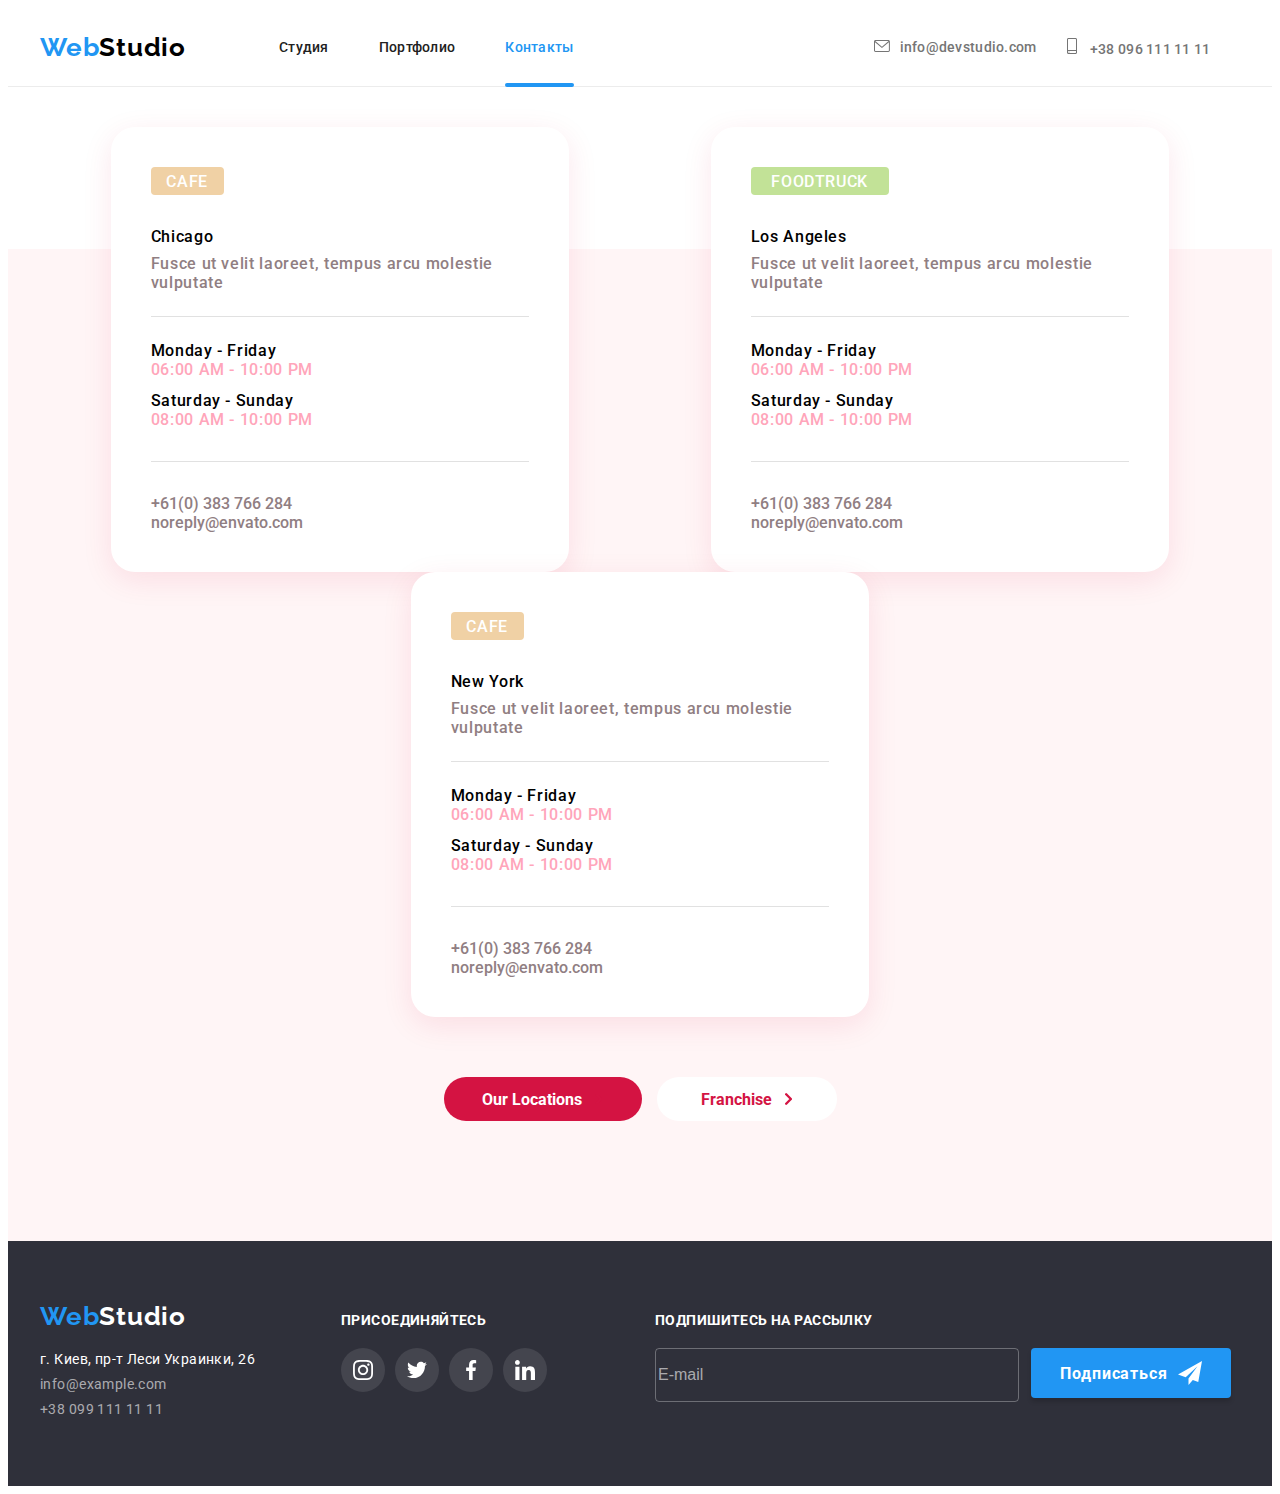
==== commit f34d8756: "name" ====
--- a/contacts.html
+++ b/contacts.html
@@ -317,7 +317,7 @@
                     <div class="cater-card__pic">
                       <div class="cater-placepic">
                         <div class="cater-place">
-                          <p class="cater-place__name">Chicago</p>
+                          <p class="cater-place__name">New York</p>
                           <p class="cater-place__text">
                             Fusce ut velit laoreet, tempus arcu molestie
                             vulputate
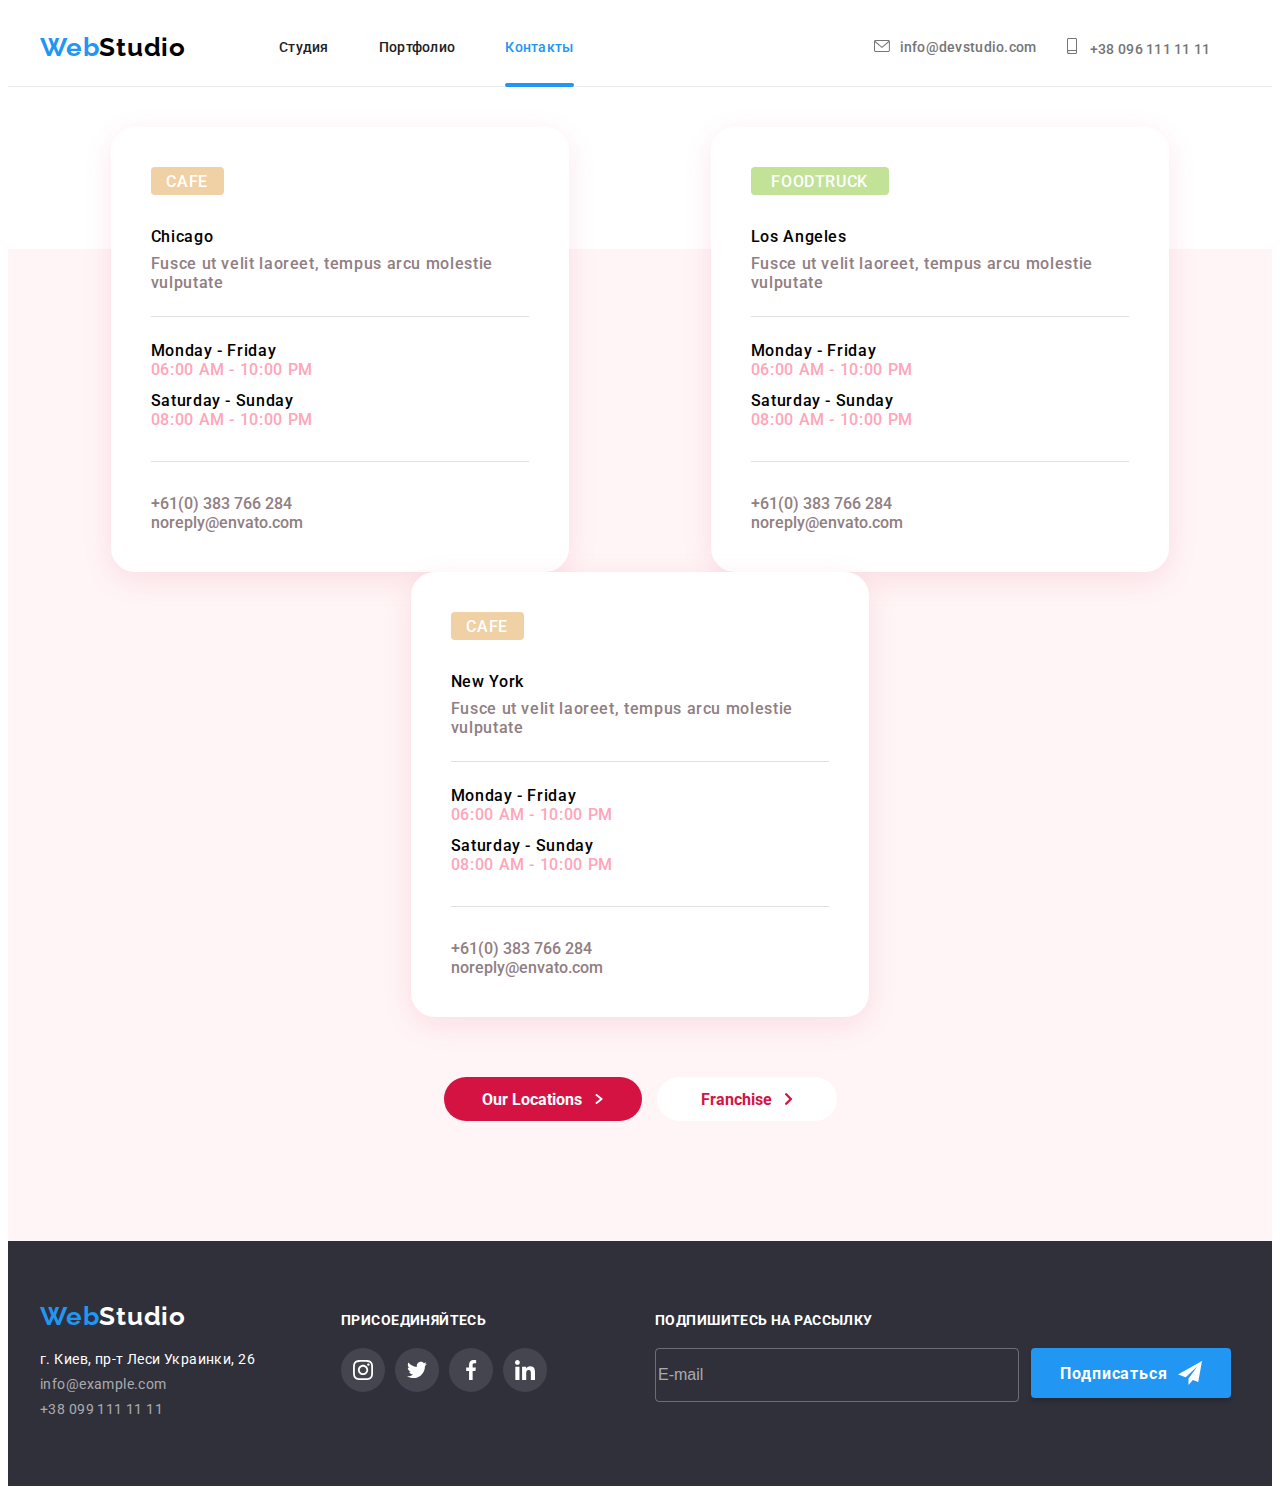
==== commit becfd4a3: "svg" ====
--- a/contacts.html
+++ b/contacts.html
@@ -398,8 +398,8 @@
                 data-modal-map-open
               >
                 Our Locations
-                <svg class="cater-btn__icons" width="8" height="16">
-                  <use href="./images/icons_team.svg#toright"></use>
+                <svg class="cater-btn__icons" width="8" height="10">
+                  <use href="./images/icons_team.svg#vector_1"></use>
                 </svg>
               </button></li>
                 <li class="cater-btn__item">
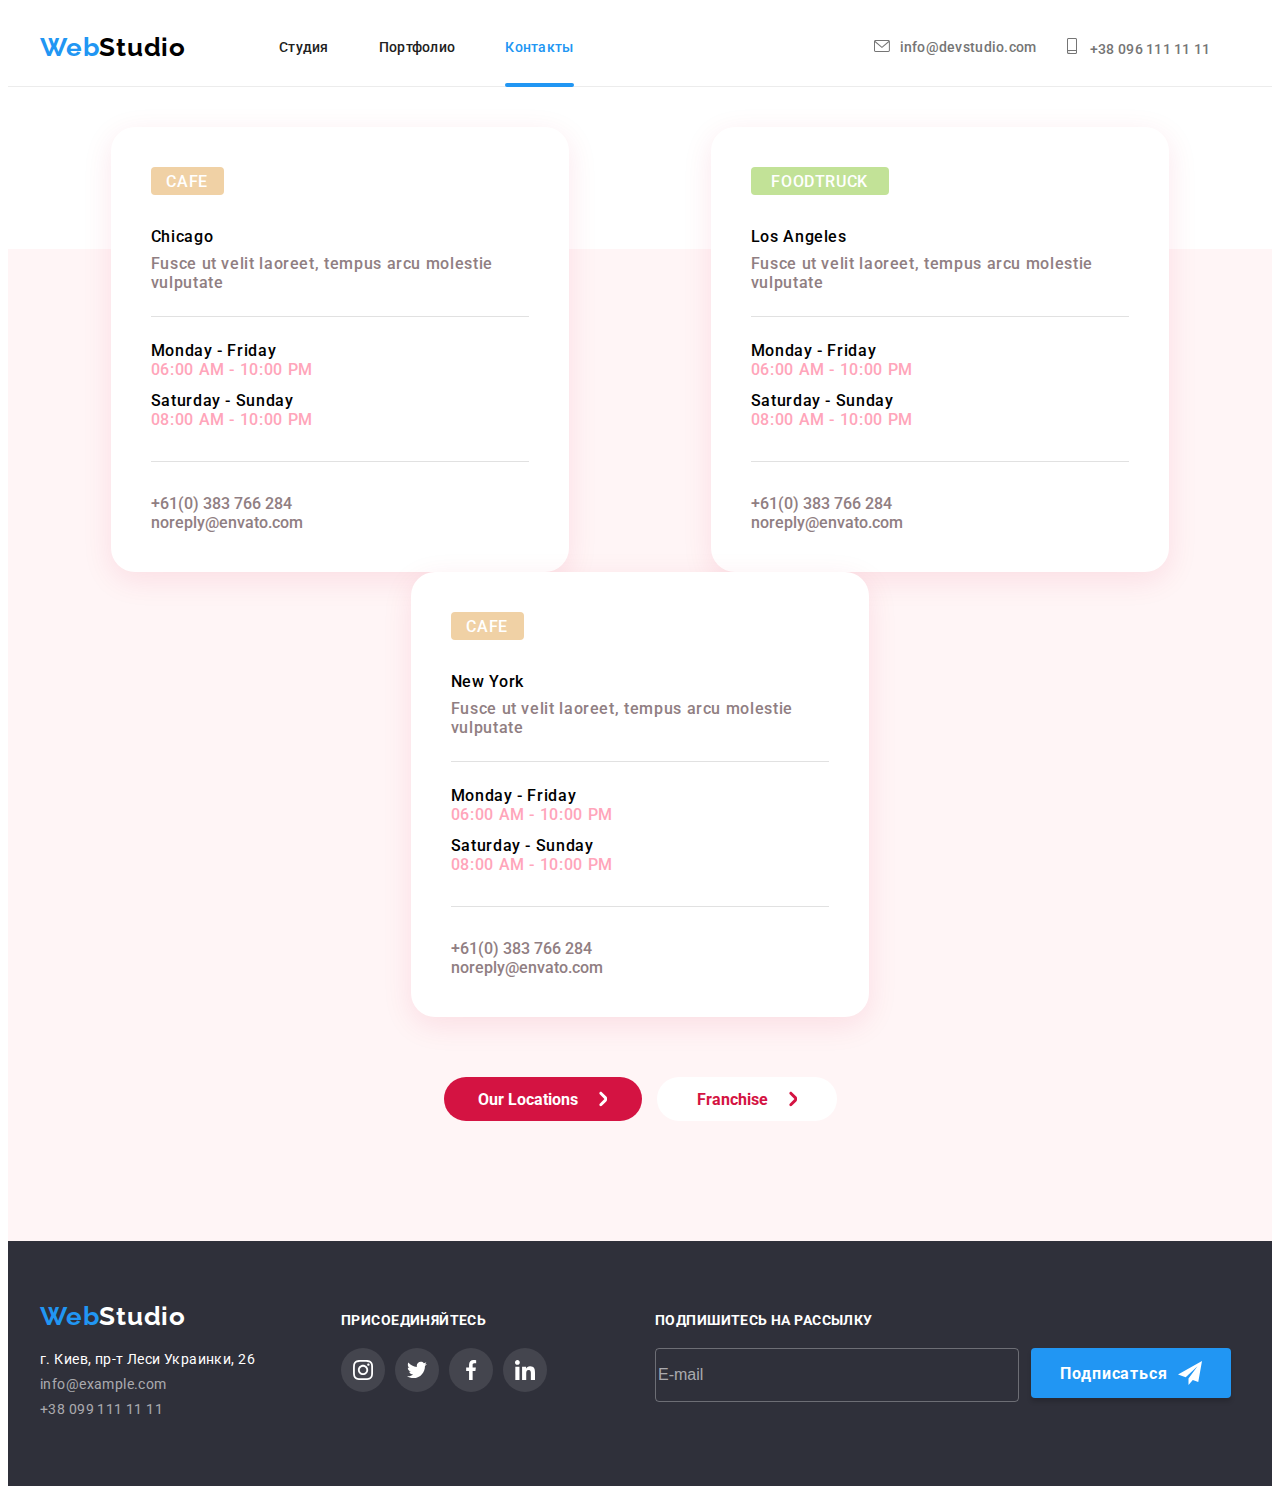
==== commit 513b4438: "svg" ====
--- a/contacts.html
+++ b/contacts.html
@@ -398,15 +398,15 @@
                 data-modal-map-open
               >
                 Our Locations
-                <svg class="cater-btn__icons" width="8" height="10">
-                  <use href="./images/icons_team.svg#vector_1"></use>
+                <svg class="cater-btn__icons" width="16" height="32">
+                  <use href="./images/icons_team.svg#small-right"></use>
                 </svg>
               </button></li>
                 <li class="cater-btn__item">
               <button type="button" class="btn-cont cater-btn__franch">
                 Franchise
-                <svg class="cater-btn__icons" width="7" height="16">
-                  <use href="./images/icons_team.svg#icon-btn-vector-red"></use>
+                <svg class="cater-btn__icons" width="16" height="32">
+                  <use href="./images/icons_team.svg#small-right"></use>
                 </svg>
               </button></li>
             </ul>
--- a/css/main.min.css
+++ b/css/main.min.css
@@ -1,2 +1,2 @@
-:root{--prim-text-color: #757575;--title-text-color: #212121;--accent-color: #2196f3;--prim-backg-color: #ffffff;--light-backg-color: #f5f4fa;--dark-backg-color: #2f303a}body.modal-open{overflow:hidden}p,h1,h2,h3,h4,h5,h6{margin:0}ul{margin:0;padding:0}body{font-family:'Roboto', sans-serif;color:var(--prim-text-color);background-color:var(--prim-backg-color)}button{cursor:pointer}img{display:block;max-width:100%;height:auto}a{text-decoration:none}ul{list-style:none}.visually-hidden{position:absolute;white-space:nowrap;width:1px;height:1px;overflow:hidden;border:0;padding:0;clip:rect(0 0 0 0);clip-path:inset(50%);margin:-1px}.development__box,.social__link,.client__link,.footer-icon-link{display:flex;align-items:center}.container{width:100%;padding-left:15px;padding-right:15px;margin:0 auto}@media screen and (min-width: 480px){.container{width:480px}}@media screen and (min-width: 768px){.container{width:768px}}@media screen and (min-width: 1200px){.container{width:1200px}}.section{padding-top:60px;padding-bottom:60px}@media screen and (min-width: 1200px){.section{padding-top:94px;padding-bottom:94px}}.section-title{text-align:center;color:var(--title-text-color);margin-bottom:30px}@media screen and (min-width: 480px){.section-title{font-weight:700;font-size:28px;line-height:calc($lh / $fs);letter-spacing:.03em}}@media screen and (min-width: 1200px){.section-title{margin-bottom:50px;font-size:36px;line-height:calc($lh / $fs);letter-spacing:.03em}}.logo{font-family:Raleway, sans-serif;font-weight:700;font-size:24px;line-height:calc($lh / $fs);letter-spacing:.03em;color:var(--accent-color);transition:color 300ms cubic-bezier(0.4, 0, 0.2, 1)}@media screen and (min-width: 1200px){.logo{font-weight:700;font-size:26px;line-height:calc($lh / $fs);letter-spacing:.03em}}.logo:hover .logo__dark,.logo:focus .logo__dark,.logo:hover .logo__light,.logo:focus .logo__light{color:var(--accent-color)}.logo__dark{font-family:Raleway, sans-serif;color:#000000}.logo__light{font-family:Raleway, sans-serif;color:#ffffff}.btn-cont{font-family:inherit;cursor:pointer;border:transparent;display:flex;align-items:center;justify-content:center;text-align:center}.btn{font-family:inherit;cursor:pointer;width:200px;height:50px;font-weight:700;font-size:16px;line-height:calc($lh / $fs);letter-spacing:.06em;display:flex;align-items:center;justify-content:center;text-align:center;white-space:nowrap;color:#ffffff;background-color:var(--accent-color);border:transparent;border-radius:4px;box-shadow:0px 4px 4px rgba(0,0,0,0.15);transition:background-color 300ms cubic-bezier(0.4, 0, 0.2, 1)}.btn:hover,.btn:focus{background-color:#188ce8}.header{padding-top:16px;padding-bottom:16px;border-bottom:1px solid #ececec}@media screen and (min-width: 768px){.header{padding-top:26px;padding-bottom:26px}}@media screen and (min-width: 1200px){.header{padding-top:24px;padding-bottom:24px}}.container__header{position:relative;display:flex;align-items:center;justify-content:space-between}.menu-open-btn{display:inline-flex;margin:0;padding:0;border:none;background-color:transparent}.menu-open-btn:hover,.menu-open-btn:focus{fill:var(--accent-color)}@media screen and (min-width: 768px){.menu-open-btn{display:none}}.site-nav{font-weight:500;font-size:14px;line-height:calc($lh / $fs);letter-spacing:.02em;display:none}@media screen and (min-width: 768px){.site-nav{display:contents;margin-left:88px;display:flex}}@media screen and (min-width: 1200px){.site-nav{margin-left:93px}}.site-nav__item{position:relative}.site-nav__item+.site-nav__item{margin-left:50px}.site-nav__link{color:var(--title-text-color);transition:color 300ms cubic-bezier(0.4, 0, 0.2, 1)}.site-nav__link:hover,.site-nav__link:focus{color:var(--accent-color)}.site-nav__link--current{color:var(--accent-color)}.site-nav__link--current::after{content:'';width:100%;height:4px;background:#2196f3;border-radius:2px;position:absolute;left:0;top:44px}.connect{font-weight:500;font-size:12px;line-height:calc($lh / $fs);letter-spacing:.02em;display:none}@media screen and (min-width: 768px){.connect{display:contents;margin-right:auto;display:flex;flex-wrap:wrap;width:100%;margin-right:auto;margin-left:84px}.connect__item:not(:last-child){margin-bottom:10px}.connect__link{color:var(--prim-text-color);transition:color 300ms cubic-bezier(0.4, 0, 0.2, 1)}.connect__link:hover,.connect__link:focus{color:var(--accent-color)}.connect__icon{fill:currentColor}}@media screen and (min-width: 768px) and (min-width: 768px){.connect__icon{margin-right:8px}}@media screen and (min-width: 768px) and (min-width: 1200px){.connect__icon{margin-right:10px}}@media screen and (min-width: 768px) and (min-width: 768px){.connect__icon--env{width:14px;height:10px}}@media screen and (min-width: 768px) and (min-width: 1200px){.connect__icon--env{width:16px;height:12px}}@media screen and (min-width: 768px) and (min-width: 768px){.connect__icon--smart{width:10px;height:14px}}@media screen and (min-width: 768px) and (min-width: 1200px){.connect__icon--smart{width:10px;height:16px}}@media screen and (min-width: 1200px){.connect{font-weight:500;font-size:14px;line-height:calc($lh / $fs);letter-spacing:.02em;margin-left:300px;flex-direction:row;align-items:center}.connect__item:not(:last-child){margin-bottom:0px}.connect__item+.connect__item{margin-left:30px}}.mob-menu{position:fixed;z-index:1;background-color:#ffffff;width:100%;height:100%;top:0;left:0;padding-top:48px;padding-bottom:48px;padding-left:40px;padding-right:40px;font-style:normal;font-weight:500}.mob-menu-container{height:100%;display:flex;flex-direction:column;justify-content:space-between}.menu-close-btn{margin:0;padding:0;border:none;background-color:transparent;position:absolute;top:10px;right:15px}.menu-close-btn:hover,.menu-close-btn:focus{fill:var(--accent-color)}.mob-menu__item:not(:last-child){margin-bottom:32px}.mob-menu__link{font-size:40px;line-height:47px;letter-spacing:0.02em;color:#212121}.mob-menu__link--current{color:var(--accent-color)}.mob-menu__link:hover,.mob-menu__link:focus{color:#2196f3}.mob-contact{display:block}.mob-contact__item:not(:last-child){margin-bottom:32px}.mob-soc__item{margin-top:32px}.mob-contact__tel{font-size:34px;line-height:40px;letter-spacing:0.02em;color:#2196f3}.mob-contact__tel:hover,.mob-contact__tel:focus{color:#188ce8}.mob-contact__mail{font-size:24px;line-height:28px;letter-spacing:0.02em;color:#757575}.mob-contact__mail:hover,.mob-contact__mail:focus{color:#188ce8}.mob-soc{margin-top:64px;display:flex;flex-wrap:wrap}.mob-soc__link{font-size:18px;line-height:22px;letter-spacing:0.02em;color:#2196f3}.mob-soc__item:not(:last-child){margin-right:10px;padding-right:10px;border-right:1px solid rgba(33,33,33,0.2)}.hero{background-color:var(--dark-backg-color);padding:118px 0;margin-left:auto;margin-right:auto;background-image:linear-gradient(to right, rgba(47,48,58,0.4), rgba(47,48,58,0.4)),url("../images/hero-480_400.jpg");background-repeat:no-repeat;background-position:center;background-size:cover}@media (min-device-pixel-ratio: 2), (min-resolution: 192dpi), (min-resolution: 2dppx){.hero{background-image:linear-gradient(to right, rgba(47,48,58,0.4), rgba(47,48,58,0.4)),url("../images/hero-480_400_2x.jpg")}}@media screen and (min-width: 768px){.hero{background-image:linear-gradient(to right, rgba(47,48,58,0.4), rgba(47,48,58,0.4)),url("../images/hero-768_400.jpg")}}@media screen and (min-width: 768px) and (min-device-pixel-ratio: 2), screen and (min-width: 768px) and (min-resolution: 192dpi), screen and (min-width: 768px) and (min-resolution: 2dppx){.hero{background-image:linear-gradient(to right, rgba(47,48,58,0.4), rgba(47,48,58,0.4)),url("../images/hero-768_400_2x.jpg")}}@media screen and (min-width: 1200px){.hero{max-width:1600px;padding:200px 0;margin-left:auto;margin-right:auto;background-image:linear-gradient(to right, rgba(47,48,58,0.4), rgba(47,48,58,0.4)),url("../images/hero-1600_600.jpg")}}@media screen and (min-width: 1200px) and (min-device-pixel-ratio: 2), screen and (min-width: 1200px) and (min-resolution: 192dpi), screen and (min-width: 1200px) and (min-resolution: 2dppx){.hero{background-image:linear-gradient(to right, rgba(47,48,58,0.4), rgba(47,48,58,0.4)),url("../images/hero-1600_600_2x.jpg")}}.hero__title{font-weight:900;font-size:26px;line-height:calc($lh / $fs);letter-spacing:.06em;max-width:360px;text-align:center;text-transform:uppercase;color:#ffffff;margin-bottom:30px;margin-left:auto;margin-right:auto}@media screen and (min-width: 1200px){.hero__title{max-width:696px;font-weight:900;font-size:44px;line-height:calc($lh / $fs);letter-spacing:.06em}}.btn__hero{padding:10px 32px;margin-left:auto;margin-right:auto}.btn__heder{padding:0 0;margin-left:auto;margin-right:0px;width:159px;height:44px;border-radius:22px;background-color:#fff;color:#D41443;font-weight:700;font-size:16px;line-height:calc($lh / $fs)}.btn__heder:hover,.btn__heder:focus{background-color:#ECEBEB}.btn_hero{padding:0 0;margin-left:auto;margin-right:auto;width:159px;height:44px;border-radius:22px;background-color:#fff;color:#D41443;font-weight:700;font-size:16px;line-height:calc($lh / $fs)}.btn_hero:hover,.btn_hero:focus{background-color:#ECEBEB}.btn__modal{width:209px;height:44px;border-radius:22px;background-color:#fff;color:#D41443;font-weight:700;font-size:16px;line-height:calc($lh / $fs);padding:0 0;margin-left:auto;margin-right:auto}.btn__modal:hover,.btn__modal:focus{background-color:#ECEBEB}@media screen and (min-width: 768px){.btn__modal{width:186px;height:44px;border-radius:22px}}@media screen and (min-width: 1200px){.btn__modal{display:none}}.advantage-list{max-width:480px;margin-bottom:-30px}@media screen and (min-width: 768px){.advantage-list{max-width:768px;display:flex;flex-wrap:wrap;margin-left:-30px}}@media screen and (min-width: 1200px){.advantage-list{max-width:1200px}}.advantage-list__item{margin-bottom:30px}@media screen and (min-width: 768px){.advantage-list__item{width:calc(100% / 2 - 30px);margin-left:30px}}@media screen and (min-width: 1200px){.advantage-list__item{width:calc(100% / 4 - 30px)}}.advantage-list__box{display:flex;height:120px;margin-bottom:30px;align-items:center;justify-content:center;background:var(--light-backg-color);border-radius:4px}.advantage-list__title{font-weight:700;font-size:14px;line-height:calc($lh / $fs);letter-spacing:.03em;text-transform:uppercase;color:var(--title-text-color);margin-bottom:10px;text-align:center}@media screen and (min-width: 768px){.advantage-list__title{text-align:start}}.advantage-list__text{font-size:14px;line-height:calc($lh / $fs);letter-spacing:.03em;max-width:450px}@media screen and (min-width: 768px){.advantage-list__text{max-width:354px}}@media screen and (min-width: 1200px){.advantage-list__text{max-width:270px}}.section--no-padding{display:none}@media screen and (min-width: 1200px){.section--no-padding{display:contents;padding-top:0}}.development-list{display:flex;margin-left:-30px}.development-list__item{position:relative;width:calc(100% / 3 - 30px);margin-left:30px}.development__box{position:absolute;justify-content:center;width:100%;height:70px;background:rgba(47,48,58,0.8);bottom:0px}.development__text{font-weight:700;font-size:14px;line-height:calc($lh / $fs);letter-spacing:.03em;text-transform:uppercase;color:#ffffff}.section--other-background{background-color:var(--light-backg-color)}.team{max-width:480px;margin-bottom:-30px}@media screen and (min-width: 768px){.team{max-width:768px;display:flex;flex-wrap:wrap;margin-left:-30px}}@media screen and (min-width: 1200px){.team{max-width:1200px}}.team__item{margin-bottom:30px;background:#ffffff;box-shadow:0px 1px 3px rgba(0,0,0,0.12),0px 1px 1px rgba(0,0,0,0.14),0px 2px 1px rgba(0,0,0,0.2);border-radius:0px 0px 4px 4px}@media screen and (min-width: 768px){.team__item{width:calc(100% / 2 - 30px);margin-left:30px}}@media screen and (min-width: 1200px){.team__item{width:calc(100% / 4 - 30px)}}.team__card{padding:30px 0}.team__title{font-weight:500;font-size:16px;line-height:calc($lh / $fs);letter-spacing:.03em;text-align:center;color:var(--title-text-color);margin-bottom:10px}.team__text{font-size:16px;line-height:calc($lh / $fs);letter-spacing:.03em;text-align:center;margin-bottom:16px}.social{display:flex;justify-content:center}.social__item{width:44px;height:44px}.social__item+.social__item{margin-left:10px}.social__link{justify-content:center;width:100%;height:100%;border-radius:50%;color:#afb1b8;background-color:var(--prim-backg-color);transition-property:background-color, color;transition-duration:250ms;transition-timing-function:cubic-bezier(0.4, 0, 0.2, 1)}.social__link:hover,.social__link:focus{color:#ffffff;background-color:var(--accent-color)}.social__icon{fill:currentColor}.client{max-width:480px;margin-bottom:-30px;display:flex;flex-wrap:wrap;margin-left:-30px}@media screen and (min-width: 768px){.client{max-width:768px}}@media screen and (min-width: 1200px){.client{max-width:1200px}}.client__item{margin-bottom:30px;background:#ffffff;width:calc(100% / 2 - 30px);height:92px;margin-left:30px}.client__item+.client__item{margin-left:30px}@media screen and (min-width: 768px){.client__item{width:calc(100% / 3 - 30px)}}@media screen and (min-width: 1200px){.client__item{width:calc(100% / 6 - 30px)}}.client__link{justify-content:center;width:100%;height:100%;border:1px solid #afb1b8;border-radius:4px;color:#afb1b8;transition-property:border, color;transition-duration:250ms;transition-timing-function:cubic-bezier(0.4, 0, 0.2, 1)}.client__link:hover,.client__link:focus{color:var(--accent-color);border:1px solid var(--accent-color)}.client__icon{fill:currentColor}.footer{background-color:var(--dark-backg-color);padding-top:60px;padding-bottom:60px}@media screen and (min-width: 768px){.container--flex{display:flex;flex-wrap:wrap;align-items:baseline;justify-items:center}}.container__item{text-align:center}.container__item:not(:last-child){margin-bottom:60px}@media screen and (min-width: 768px){.container__item{width:50%}}@media screen and (min-width: 1200px){.container__item{text-align:left}.container__item:not(:last-child){margin-bottom:0px}}@media screen and (min-width: 768px){.container-logoadd{width:50%}}@media screen and (min-width: 1200px){.container-logoadd{width:231px}}.container-address{margin-top:20px}.footer-address__item{font-style:normal;font-size:14px;line-height:calc($lh / $fs);letter-spacing:.03em}.footer-address__item:not(:last-child){margin-bottom:9px}.footer-link--address{color:#ffffff;transition:color 300ms cubic-bezier(0.4, 0, 0.2, 1)}.footer-link--mail,.footer-link--tel{color:rgba(255,255,255,0.6);transition:color 300ms cubic-bezier(0.4, 0, 0.2, 1)}.footer-link:hover,.footer-link:focus{color:var(--accent-color)}@media screen and (min-width: 1200px){.container-links{margin-left:70px;margin-right:93px;width:206px}}.footer-cont-text{font-weight:700;font-size:14px;line-height:calc($lh / $fs);letter-spacing:.03em;text-transform:uppercase;color:#ffffff;margin-bottom:20px}.footer-icon{display:flex;justify-content:center}@media screen and (min-width: 1200px){.footer-icon{justify-content:left}}.footer-icon__item{width:44px;height:44px}.footer-icon__item+.footer-icon__item{margin-left:10px}.footer-icon-link{justify-content:center;width:100%;height:100%;border-radius:50%;color:#ffffff;background:rgba(255,255,255,0.1);transition-property:background-color, color;transition-duration:250ms;transition-timing-function:cubic-bezier(0.4, 0, 0.2, 1)}.footer-icon-link:hover,.footer-icon-link:focus{color:#ffffff;background-color:var(--accent-color)}.footer-icon-icon{fill:currentColor}.container-email{width:100%;margin-left:auto;margin-right:auto}@media screen and (min-width: 480px){.container-email{width:450px}}@media screen and (min-width: 1200px){.container-email{width:570px}}.form-input{display:block}@media screen and (min-width: 1200px){.form-input{display:inline-flex}}.form-input__item{margin-left:auto;margin-right:auto;width:100%;height:100%;margin-bottom:20px;font-size:16px;height:50px;border-radius:4px;background-color:transparent;border:1px solid rgba(255,255,255,0.3);transition:border-color 500ms}@media screen and (min-width: 480px){.form-input__item{width:450px}}@media screen and (min-width: 1200px){.form-input__item{width:358px}}.form-input__item::placeholder{color:rgba(255,255,255,0.6);transition:color 500ms}.form-input__item:hover,.form-input__item:focus{color:#ffffff;border:1px solid #ffffff}.form-input__item:hover::placeholder,.form-input__item:focus::placeholder{color:#ffffff}.form-input__btn{padding:10px 28px;margin-left:auto;margin-right:auto}@media screen and (min-width: 1200px){.form-input__btn{padding:10px 28px;margin-left:12px}}.icon-send{margin-left:10px;fill:currentColor}.filter{display:flex;flex-wrap:wrap;flex-direction:row;margin-bottom:40px}@media screen and (min-width: 768px){.filter{justify-content:center;margin-bottom:30px}}@media screen and (min-width: 1200px){.filter{margin-bottom:50px}}.filter__item:not(:last-child){margin-right:8px}.filter__item:not(:nth-last-child(-n+2)){margin-bottom:15px}@media screen and (min-width: 768px){.filter__item:not(:nth-last-child(-n+2)){margin-bottom:0px}}.filter__btn{padding:6px 22px;font-family:inherit;white-space:nowrap;cursor:pointer;font-weight:500;font-size:16px;line-height:calc($lh / $fs);letter-spacing:.03em;color:var(--title-text-color);border-color:transparent;border-radius:4px;background-color:var(--light-backg-color);transition-property:background-color, color, box-shadow;transition-duration:250ms;transition-timing-function:cubic-bezier(0.4, 0, 0.2, 1)}.filter__btn:hover,.filter__btn:focus{color:#ffffff;background-color:var(--accent-color);box-shadow:0px 3px 1px rgba(0,0,0,0.1),0px 1px 2px rgba(0,0,0,0.08),0px 2px 2px rgba(0,0,0,0.12)}.project{max-width:450px}@media screen and (min-width: 768px){.project{max-width:768px;display:flex;flex-wrap:wrap;margin-left:-30px}}@media screen and (min-width: 1200px){.project{max-width:1200px}}.project__item{position:relative}@media screen and (min-width: 768px){.project__item{width:calc(100% / 2 - 30px);margin-left:30px}.project__item:not(:nth-last-child(-n+3)){margin-bottom:30px}}@media screen and (min-width: 1200px){.project__item{width:calc(100% / 3 - 30px)}.project__item:not(:nth-last-child(-n+4)){margin-bottom:30px}}.project__card-img{position:relative;overflow:hidden}.project__text{position:absolute;top:0;left:0;font-size:18px;line-height:calc($lh / $fs);letter-spacing:.03em;color:#ffffff;background-color:rgba(33,150,243,0.8);padding:24px;height:100%;transform:translateY(100%);transition:transform 300ms cubic-bezier(0.4, 0, 0.2, 1)}.project__link{display:block;transition:box-shadow 300ms cubic-bezier(0.4, 0, 0.2, 1)}.project__link:hover,.project__link:focus{box-shadow:0px 1px 1px rgba(0,0,0,0.12),0px 4px 4px rgba(0,0,0,0.06),1px 4px 6px rgba(0,0,0,0.16)}.project__link:hover .project__text,.project__link:focus .project__text{transform:translateY(0)}.project__footer{background:#ffffff;border:1px solid #eeeeee;box-sizing:border-box;padding:20px 24px}@media screen and (min-width: 768px){.project__footer{height:146px}}@media screen and (min-width: 1200px){.project__footer{height:110px}}.project__title{margin-bottom:4px;font-weight:700;font-size:18px;line-height:calc($lh / $fs);letter-spacing:.06em;color:var(--title-text-color)}.project__development{font-weight:400;font-size:16px;line-height:calc($lh / $fs);letter-spacing:.03em;color:var(--prim-text-color)}.section-contacts{padding-top:40px;padding-bottom:48px;justify-content:center;background-image:linear-gradient(#fff 22%, #FFF5F6 22%)}@media screen and (min-width: 768px){.section-contacts{padding-bottom:40px;background-image:linear-gradient(#fff 19%, #FFF5F6 19%)}}@media screen and (min-width: 1200px){.section-contacts{margin:0 auto;padding-bottom:120px;background-image:linear-gradient(#fff 14%, #FFF5F6 14%)}}.catering__list{max-width:480px;margin-bottom:32px}@media screen and (min-width: 768px){.catering__list{max-width:768px;margin-bottom:40px;display:flex;flex-wrap:wrap}}@media screen and (min-width: 1200px){.catering__list{max-width:1200px;margin-bottom:60px}}.catering__item{margin:0 auto;border-radius:24px;box-shadow:0px 8px 30px rgba(212,20,67,0.1);background-color:#ffffff;padding:40px 32px}.catering__item:not(:last-child){margin-bottom:20px}@media screen and (min-width: 768px){.catering__item{margin-bottom:0px;width:calc((100% - 64px) / 3)}.catering__item:not(:last-child){margin-bottom:0px}}@media screen and (min-width: 1200px){.catering__item{padding:40px 40px}}.cater-card{position:relative}.catering__name{display:flex;align-items:center;justify-content:center;text-align:center;text-transform:uppercase;font-weight:500;font-size:12px;line-height:calc($lh / $fs);letter-spacing:.04em;margin-bottom:20px}.catering__name_beige{width:80px;height:16px;border-radius:4px;background-color:#F0D1A5;color:#fff}.catering__name_beige:hover,.catering__name_beige:focus{background-color:#F0D1A5}@media screen and (min-width: 768px){.catering__name_beige{width:73px;height:28px;border-radius:4px}}.catering__name_green{width:130px;height:16px;border-radius:4px;background-color:#C2E297;color:#fff}.catering__name_green:hover,.catering__name_green:focus{background-color:#C2E297}@media screen and (min-width: 768px){.catering__name_green{width:138px;height:28px;border-radius:4px}}@media screen and (min-width: 768px){.catering__name{font-weight:500;font-size:16px;line-height:calc($lh / $fs);letter-spacing:.04em;margin-bottom:32px}}.cater-card__pic{position:relative}.cater-card__pic:hover .cater-card_img,.cater-card__pic:focus .cater-card_img{opacity:1;transform:scale(1)}.cater-placepic{max-width:100%;display:block}.cater-card_img{position:absolute;top:0;left:0;width:100%;height:100%;transform:scale(0);opacity:0;transition:all 0.5s}.cater-place{padding-bottom:24px;border-bottom:1px solid #E1E1E1;margin-bottom:24px}.cater-place__name{font-weight:500;font-size:12px;line-height:calc($lh / $fs);letter-spacing:.04em;color:#000000;margin-bottom:8px}@media screen and (min-width: 768px){.cater-place__name{font-weight:500;font-size:14px;line-height:calc($lh / $fs);letter-spacing:.04em;margin-bottom:12px}}@media screen and (min-width: 1200px){.cater-place__name{font-weight:500;font-size:16px;line-height:calc($lh / $fs);letter-spacing:.04em;margin-bottom:8px}}.cater-place__text{font-weight:500;font-size:12px;line-height:calc($lh / $fs);color:#907E82}@media screen and (min-width: 768px){.cater-place__text{font-weight:500;font-size:14px;line-height:calc($lh / $fs);letter-spacing:.04em}}@media screen and (min-width: 1200px){.cater-place__text{font-weight:500;font-size:16px;line-height:calc($lh / $fs);letter-spacing:.04em}}.cater-time{padding-bottom:24px;border-bottom:1px solid #E1E1E1;margin-bottom:24px}@media screen and (min-width: 768px){.cater-time{padding-bottom:32px;margin-bottom:32px}}.cater-time__name{font-weight:500;font-size:12px;line-height:calc($lh / $fs);letter-spacing:.04em;color:#000000}@media screen and (min-width: 768px){.cater-time__name{font-weight:500;font-size:14px;line-height:calc($lh / $fs);letter-spacing:.04em}}@media screen and (min-width: 1200px){.cater-time__name{font-weight:500;font-size:16px;line-height:calc($lh / $fs);letter-spacing:.04em}}.cater-time__time{font-weight:500;font-size:12px;line-height:calc($lh / $fs);color:#FFA5BA}@media screen and (min-width: 768px){.cater-time__time{font-weight:500;font-size:14px;line-height:calc($lh / $fs);letter-spacing:.04em}}@media screen and (min-width: 1200px){.cater-time__time{font-weight:500;font-size:16px;line-height:calc($lh / $fs);letter-spacing:.04em}}.cater-time__item:not(:last-child){margin-bottom:8px}@media screen and (min-width: 768px){.cater-time__item:not(:last-child){margin-bottom:12px}}a{text-decoration:none}.cater-cont{font-weight:500;font-size:12px;line-height:calc($lh / $fs)}@media screen and (min-width: 768px){.cater-cont{font-weight:500;font-size:14px;line-height:calc($lh / $fs)}}@media screen and (min-width: 1200px){.cater-cont{font-weight:500;font-size:16px;line-height:calc($lh / $fs)}}.cater-cont__link__mail,.cater-cont__link__tel{color:#907E82;transition:color 300ms cubic-bezier(0.4, 0, 0.2, 1)}.cater-cont__link:hover,.cater-cont__link:focus{color:#D41342}.cater-btn{border-radius:22px;width:162px;padding:0 0;margin-left:auto;margin-right:auto}@media screen and (min-width: 768px){.cater-btn{width:380px;display:flex;flex-wrap:wrap;align-items:center;justify-content:space-between}}@media screen and (min-width: 1200px){.cater-btn{width:393px}}.cater-btn__item:not(:last-child){margin-bottom:10px}@media screen and (min-width: 768px){.cater-btn__item:not(:last-child){margin-bottom:0px}}.cater-btn__locat{background-color:#D41342;color:#fff;font-weight:700;font-size:16px;line-height:calc($lh / $fs);width:162px;height:44px;border-radius:22px}.cater-btn__locat:hover,.cater-btn__locat:focus{background-color:#D41342}@media screen and (min-width: 768px){.cater-btn__locat{width:192px;height:44px;border-radius:22px}}@media screen and (min-width: 1200px){.cater-btn__locat{width:198px;height:44px;border-radius:22px}}.cater-btn__franch{font-weight:700;font-size:16px;line-height:calc($lh / $fs);background-color:#fff;color:#D41443;width:162px;height:44px;border-radius:22px}.cater-btn__franch:hover,.cater-btn__franch:focus{background-color:#ECEBEB}@media screen and (min-width: 768px){.cater-btn__franch{width:174px;height:44px;border-radius:22px}}@media screen and (min-width: 1200px){.cater-btn__franch{width:180px;height:44px;border-radius:22px}}.cater-btn__icons{margin-left:13px;fill:currentColor}.backdrop{position:fixed;top:0;width:100vw;height:100vh;background-color:rgba(0,0,0,0.367);overflow-y:scroll;transition:opacity 500ms, visibility 500ms}.is-hidden{opacity:0;pointer-events:none;visibility:hidden}.modal{background-color:#ffffff;border-radius:10px;position:absolute;top:50%;left:50%;transform:translate(-50%, -50%);padding:40px}@media screen and (min-width: 480px){.modal{width:450px;min-height:609px}}@media screen and (min-width: 1200px){.modal{width:528px;min-height:581px}}.modal-close-btn{width:30px;height:30px;border-radius:50%;border:1px solid #999999;background-color:transparent;position:absolute;top:8px;right:8px;display:flex;align-items:center;justify-content:center}.modal-close-btn:hover,.modal-close-btn:focus{fill:var(--accent-color)}.modal-title{font-weight:700;font-size:20px;line-height:calc($lh / $fs);letter-spacing:.03em;text-align:center;color:var(--title-text-color);margin-bottom:12px}.form-field{margin-bottom:10px}.modal-label{display:block;font-size:12px;line-height:calc($lh / $fs);letter-spacing:.01em;color:var(--prim-text-color);margin-bottom:10px}.modal-label--end{margin-bottom:20px}.modal-label__field{position:relative;display:block;margin-top:4px}.modal-label__block{width:100%;border:1px solid rgba(33,33,33,0.2);border-radius:4px;outline:none}.modal-label__block::placeholder{font-size:12px;line-height:calc($lh / $fs);letter-spacing:.01em;color:rgba(117,117,117,0.5)}.modal-label__block:hover::placeholder,.modal-label__block:focus::placeholder{color:var(--accent-color)}.modal-label__block:hover+.modal-icon,.modal-label__block:focus+.modal-icon{fill:var(--accent-color)}.modal-label__block--input{height:40px;padding-left:42px}.modal-label__block--text{height:120px;padding:12px 16px;resize:none;display:block;margin-top:4px}.modal-icon{position:absolute;left:12px;top:50%;transform:translateY(-50%);fill:var(--title-text-color)}.chek-field{position:relative;margin-bottom:30px;display:flex;align-items:center;justify-content:center}.modal-chek-span{width:16px;height:15px;border:2px solid #000000;border-radius:2px;margin-right:8px;fill:transparent}.modal-chek-text{font-size:14px;color:var(--prim-text-color)}.modal-chek:focus+.modal-chek-span{outline:3px solid var(--accent-color)}.modal-chek:checked+.modal-chek-span{background-color:var(--accent-color);border:none;fill:#ffffff}.chek-label-span{color:var(--accent-color);text-decoration:underline}.btn--submit{padding:10px 32px;margin-left:auto;margin-right:auto}
+:root{--prim-text-color: #757575;--title-text-color: #212121;--accent-color: #2196f3;--prim-backg-color: #ffffff;--light-backg-color: #f5f4fa;--dark-backg-color: #2f303a}body.modal-open{overflow:hidden}p,h1,h2,h3,h4,h5,h6{margin:0}ul{margin:0;padding:0}body{font-family:'Roboto', sans-serif;color:var(--prim-text-color);background-color:var(--prim-backg-color)}button{cursor:pointer}img{display:block;max-width:100%;height:auto}a{text-decoration:none}ul{list-style:none}.visually-hidden{position:absolute;white-space:nowrap;width:1px;height:1px;overflow:hidden;border:0;padding:0;clip:rect(0 0 0 0);clip-path:inset(50%);margin:-1px}.development__box,.social__link,.client__link,.footer-icon-link{display:flex;align-items:center}.container{width:100%;padding-left:15px;padding-right:15px;margin:0 auto}@media screen and (min-width: 480px){.container{width:480px}}@media screen and (min-width: 768px){.container{width:768px}}@media screen and (min-width: 1200px){.container{width:1200px}}.section{padding-top:60px;padding-bottom:60px}@media screen and (min-width: 1200px){.section{padding-top:94px;padding-bottom:94px}}.section-title{text-align:center;color:var(--title-text-color);margin-bottom:30px}@media screen and (min-width: 480px){.section-title{font-weight:700;font-size:28px;line-height:calc($lh / $fs);letter-spacing:.03em}}@media screen and (min-width: 1200px){.section-title{margin-bottom:50px;font-size:36px;line-height:calc($lh / $fs);letter-spacing:.03em}}.logo{font-family:Raleway, sans-serif;font-weight:700;font-size:24px;line-height:calc($lh / $fs);letter-spacing:.03em;color:var(--accent-color);transition:color 300ms cubic-bezier(0.4, 0, 0.2, 1)}@media screen and (min-width: 1200px){.logo{font-weight:700;font-size:26px;line-height:calc($lh / $fs);letter-spacing:.03em}}.logo:hover .logo__dark,.logo:focus .logo__dark,.logo:hover .logo__light,.logo:focus .logo__light{color:var(--accent-color)}.logo__dark{font-family:Raleway, sans-serif;color:#000000}.logo__light{font-family:Raleway, sans-serif;color:#ffffff}.btn-cont{font-family:inherit;cursor:pointer;border:transparent;display:flex;align-items:center;justify-content:center;text-align:center}.btn{font-family:inherit;cursor:pointer;width:200px;height:50px;font-weight:700;font-size:16px;line-height:calc($lh / $fs);letter-spacing:.06em;display:flex;align-items:center;justify-content:center;text-align:center;white-space:nowrap;color:#ffffff;background-color:var(--accent-color);border:transparent;border-radius:4px;box-shadow:0px 4px 4px rgba(0,0,0,0.15);transition:background-color 300ms cubic-bezier(0.4, 0, 0.2, 1)}.btn:hover,.btn:focus{background-color:#188ce8}.header{padding-top:16px;padding-bottom:16px;border-bottom:1px solid #ececec}@media screen and (min-width: 768px){.header{padding-top:26px;padding-bottom:26px}}@media screen and (min-width: 1200px){.header{padding-top:24px;padding-bottom:24px}}.container__header{position:relative;display:flex;align-items:center;justify-content:space-between}.menu-open-btn{display:inline-flex;margin:0;padding:0;border:none;background-color:transparent}.menu-open-btn:hover,.menu-open-btn:focus{fill:var(--accent-color)}@media screen and (min-width: 768px){.menu-open-btn{display:none}}.site-nav{font-weight:500;font-size:14px;line-height:calc($lh / $fs);letter-spacing:.02em;display:none}@media screen and (min-width: 768px){.site-nav{display:contents;margin-left:88px;display:flex}}@media screen and (min-width: 1200px){.site-nav{margin-left:93px}}.site-nav__item{position:relative}.site-nav__item+.site-nav__item{margin-left:50px}.site-nav__link{color:var(--title-text-color);transition:color 300ms cubic-bezier(0.4, 0, 0.2, 1)}.site-nav__link:hover,.site-nav__link:focus{color:var(--accent-color)}.site-nav__link--current{color:var(--accent-color)}.site-nav__link--current::after{content:'';width:100%;height:4px;background:#2196f3;border-radius:2px;position:absolute;left:0;top:44px}.connect{font-weight:500;font-size:12px;line-height:calc($lh / $fs);letter-spacing:.02em;display:none}@media screen and (min-width: 768px){.connect{display:contents;margin-right:auto;display:flex;flex-wrap:wrap;width:100%;margin-right:auto;margin-left:84px}.connect__item:not(:last-child){margin-bottom:10px}.connect__link{color:var(--prim-text-color);transition:color 300ms cubic-bezier(0.4, 0, 0.2, 1)}.connect__link:hover,.connect__link:focus{color:var(--accent-color)}.connect__icon{fill:currentColor}}@media screen and (min-width: 768px) and (min-width: 768px){.connect__icon{margin-right:8px}}@media screen and (min-width: 768px) and (min-width: 1200px){.connect__icon{margin-right:10px}}@media screen and (min-width: 768px) and (min-width: 768px){.connect__icon--env{width:14px;height:10px}}@media screen and (min-width: 768px) and (min-width: 1200px){.connect__icon--env{width:16px;height:12px}}@media screen and (min-width: 768px) and (min-width: 768px){.connect__icon--smart{width:10px;height:14px}}@media screen and (min-width: 768px) and (min-width: 1200px){.connect__icon--smart{width:10px;height:16px}}@media screen and (min-width: 1200px){.connect{font-weight:500;font-size:14px;line-height:calc($lh / $fs);letter-spacing:.02em;margin-left:300px;flex-direction:row;align-items:center}.connect__item:not(:last-child){margin-bottom:0px}.connect__item+.connect__item{margin-left:30px}}.mob-menu{position:fixed;z-index:1;background-color:#ffffff;width:100%;height:100%;top:0;left:0;padding-top:48px;padding-bottom:48px;padding-left:40px;padding-right:40px;font-style:normal;font-weight:500}.mob-menu-container{height:100%;display:flex;flex-direction:column;justify-content:space-between}.menu-close-btn{margin:0;padding:0;border:none;background-color:transparent;position:absolute;top:10px;right:15px}.menu-close-btn:hover,.menu-close-btn:focus{fill:var(--accent-color)}.mob-menu__item:not(:last-child){margin-bottom:32px}.mob-menu__link{font-size:40px;line-height:47px;letter-spacing:0.02em;color:#212121}.mob-menu__link--current{color:var(--accent-color)}.mob-menu__link:hover,.mob-menu__link:focus{color:#2196f3}.mob-contact{display:block}.mob-contact__item:not(:last-child){margin-bottom:32px}.mob-soc__item{margin-top:32px}.mob-contact__tel{font-size:34px;line-height:40px;letter-spacing:0.02em;color:#2196f3}.mob-contact__tel:hover,.mob-contact__tel:focus{color:#188ce8}.mob-contact__mail{font-size:24px;line-height:28px;letter-spacing:0.02em;color:#757575}.mob-contact__mail:hover,.mob-contact__mail:focus{color:#188ce8}.mob-soc{margin-top:64px;display:flex;flex-wrap:wrap}.mob-soc__link{font-size:18px;line-height:22px;letter-spacing:0.02em;color:#2196f3}.mob-soc__item:not(:last-child){margin-right:10px;padding-right:10px;border-right:1px solid rgba(33,33,33,0.2)}.hero{background-color:var(--dark-backg-color);padding:118px 0;margin-left:auto;margin-right:auto;background-image:linear-gradient(to right, rgba(47,48,58,0.4), rgba(47,48,58,0.4)),url("../images/hero-480_400.jpg");background-repeat:no-repeat;background-position:center;background-size:cover}@media (min-device-pixel-ratio: 2), (min-resolution: 192dpi), (min-resolution: 2dppx){.hero{background-image:linear-gradient(to right, rgba(47,48,58,0.4), rgba(47,48,58,0.4)),url("../images/hero-480_400_2x.jpg")}}@media screen and (min-width: 768px){.hero{background-image:linear-gradient(to right, rgba(47,48,58,0.4), rgba(47,48,58,0.4)),url("../images/hero-768_400.jpg")}}@media screen and (min-width: 768px) and (min-device-pixel-ratio: 2), screen and (min-width: 768px) and (min-resolution: 192dpi), screen and (min-width: 768px) and (min-resolution: 2dppx){.hero{background-image:linear-gradient(to right, rgba(47,48,58,0.4), rgba(47,48,58,0.4)),url("../images/hero-768_400_2x.jpg")}}@media screen and (min-width: 1200px){.hero{max-width:1600px;padding:200px 0;margin-left:auto;margin-right:auto;background-image:linear-gradient(to right, rgba(47,48,58,0.4), rgba(47,48,58,0.4)),url("../images/hero-1600_600.jpg")}}@media screen and (min-width: 1200px) and (min-device-pixel-ratio: 2), screen and (min-width: 1200px) and (min-resolution: 192dpi), screen and (min-width: 1200px) and (min-resolution: 2dppx){.hero{background-image:linear-gradient(to right, rgba(47,48,58,0.4), rgba(47,48,58,0.4)),url("../images/hero-1600_600_2x.jpg")}}.hero__title{font-weight:900;font-size:26px;line-height:calc($lh / $fs);letter-spacing:.06em;max-width:360px;text-align:center;text-transform:uppercase;color:#ffffff;margin-bottom:30px;margin-left:auto;margin-right:auto}@media screen and (min-width: 1200px){.hero__title{max-width:696px;font-weight:900;font-size:44px;line-height:calc($lh / $fs);letter-spacing:.06em}}.btn__hero{padding:10px 32px;margin-left:auto;margin-right:auto}.btn__heder{padding:0 0;margin-left:auto;margin-right:0px;width:159px;height:44px;border-radius:22px;background-color:#fff;color:#D41443;font-weight:700;font-size:16px;line-height:calc($lh / $fs)}.btn__heder:hover,.btn__heder:focus{background-color:#ECEBEB}.btn_hero{padding:0 0;margin-left:auto;margin-right:auto;width:159px;height:44px;border-radius:22px;background-color:#fff;color:#D41443;font-weight:700;font-size:16px;line-height:calc($lh / $fs)}.btn_hero:hover,.btn_hero:focus{background-color:#ECEBEB}.btn__modal{width:209px;height:44px;border-radius:22px;background-color:#fff;color:#D41443;font-weight:700;font-size:16px;line-height:calc($lh / $fs);padding:0 0;margin-left:auto;margin-right:auto}.btn__modal:hover,.btn__modal:focus{background-color:#ECEBEB}@media screen and (min-width: 768px){.btn__modal{width:186px;height:44px;border-radius:22px}}@media screen and (min-width: 1200px){.btn__modal{display:none}}.advantage-list{max-width:480px;margin-bottom:-30px}@media screen and (min-width: 768px){.advantage-list{max-width:768px;display:flex;flex-wrap:wrap;margin-left:-30px}}@media screen and (min-width: 1200px){.advantage-list{max-width:1200px}}.advantage-list__item{margin-bottom:30px}@media screen and (min-width: 768px){.advantage-list__item{width:calc(100% / 2 - 30px);margin-left:30px}}@media screen and (min-width: 1200px){.advantage-list__item{width:calc(100% / 4 - 30px)}}.advantage-list__box{display:flex;height:120px;margin-bottom:30px;align-items:center;justify-content:center;background:var(--light-backg-color);border-radius:4px}.advantage-list__title{font-weight:700;font-size:14px;line-height:calc($lh / $fs);letter-spacing:.03em;text-transform:uppercase;color:var(--title-text-color);margin-bottom:10px;text-align:center}@media screen and (min-width: 768px){.advantage-list__title{text-align:start}}.advantage-list__text{font-size:14px;line-height:calc($lh / $fs);letter-spacing:.03em;max-width:450px}@media screen and (min-width: 768px){.advantage-list__text{max-width:354px}}@media screen and (min-width: 1200px){.advantage-list__text{max-width:270px}}.section--no-padding{display:none}@media screen and (min-width: 1200px){.section--no-padding{display:contents;padding-top:0}}.development-list{display:flex;margin-left:-30px}.development-list__item{position:relative;width:calc(100% / 3 - 30px);margin-left:30px}.development__box{position:absolute;justify-content:center;width:100%;height:70px;background:rgba(47,48,58,0.8);bottom:0px}.development__text{font-weight:700;font-size:14px;line-height:calc($lh / $fs);letter-spacing:.03em;text-transform:uppercase;color:#ffffff}.section--other-background{background-color:var(--light-backg-color)}.team{max-width:480px;margin-bottom:-30px}@media screen and (min-width: 768px){.team{max-width:768px;display:flex;flex-wrap:wrap;margin-left:-30px}}@media screen and (min-width: 1200px){.team{max-width:1200px}}.team__item{margin-bottom:30px;background:#ffffff;box-shadow:0px 1px 3px rgba(0,0,0,0.12),0px 1px 1px rgba(0,0,0,0.14),0px 2px 1px rgba(0,0,0,0.2);border-radius:0px 0px 4px 4px}@media screen and (min-width: 768px){.team__item{width:calc(100% / 2 - 30px);margin-left:30px}}@media screen and (min-width: 1200px){.team__item{width:calc(100% / 4 - 30px)}}.team__card{padding:30px 0}.team__title{font-weight:500;font-size:16px;line-height:calc($lh / $fs);letter-spacing:.03em;text-align:center;color:var(--title-text-color);margin-bottom:10px}.team__text{font-size:16px;line-height:calc($lh / $fs);letter-spacing:.03em;text-align:center;margin-bottom:16px}.social{display:flex;justify-content:center}.social__item{width:44px;height:44px}.social__item+.social__item{margin-left:10px}.social__link{justify-content:center;width:100%;height:100%;border-radius:50%;color:#afb1b8;background-color:var(--prim-backg-color);transition-property:background-color, color;transition-duration:250ms;transition-timing-function:cubic-bezier(0.4, 0, 0.2, 1)}.social__link:hover,.social__link:focus{color:#ffffff;background-color:var(--accent-color)}.social__icon{fill:currentColor}.client{max-width:480px;margin-bottom:-30px;display:flex;flex-wrap:wrap;margin-left:-30px}@media screen and (min-width: 768px){.client{max-width:768px}}@media screen and (min-width: 1200px){.client{max-width:1200px}}.client__item{margin-bottom:30px;background:#ffffff;width:calc(100% / 2 - 30px);height:92px;margin-left:30px}.client__item+.client__item{margin-left:30px}@media screen and (min-width: 768px){.client__item{width:calc(100% / 3 - 30px)}}@media screen and (min-width: 1200px){.client__item{width:calc(100% / 6 - 30px)}}.client__link{justify-content:center;width:100%;height:100%;border:1px solid #afb1b8;border-radius:4px;color:#afb1b8;transition-property:border, color;transition-duration:250ms;transition-timing-function:cubic-bezier(0.4, 0, 0.2, 1)}.client__link:hover,.client__link:focus{color:var(--accent-color);border:1px solid var(--accent-color)}.client__icon{fill:currentColor}.footer{background-color:var(--dark-backg-color);padding-top:60px;padding-bottom:60px}@media screen and (min-width: 768px){.container--flex{display:flex;flex-wrap:wrap;align-items:baseline;justify-items:center}}.container__item{text-align:center}.container__item:not(:last-child){margin-bottom:60px}@media screen and (min-width: 768px){.container__item{width:50%}}@media screen and (min-width: 1200px){.container__item{text-align:left}.container__item:not(:last-child){margin-bottom:0px}}@media screen and (min-width: 768px){.container-logoadd{width:50%}}@media screen and (min-width: 1200px){.container-logoadd{width:231px}}.container-address{margin-top:20px}.footer-address__item{font-style:normal;font-size:14px;line-height:calc($lh / $fs);letter-spacing:.03em}.footer-address__item:not(:last-child){margin-bottom:9px}.footer-link--address{color:#ffffff;transition:color 300ms cubic-bezier(0.4, 0, 0.2, 1)}.footer-link--mail,.footer-link--tel{color:rgba(255,255,255,0.6);transition:color 300ms cubic-bezier(0.4, 0, 0.2, 1)}.footer-link:hover,.footer-link:focus{color:var(--accent-color)}@media screen and (min-width: 1200px){.container-links{margin-left:70px;margin-right:93px;width:206px}}.footer-cont-text{font-weight:700;font-size:14px;line-height:calc($lh / $fs);letter-spacing:.03em;text-transform:uppercase;color:#ffffff;margin-bottom:20px}.footer-icon{display:flex;justify-content:center}@media screen and (min-width: 1200px){.footer-icon{justify-content:left}}.footer-icon__item{width:44px;height:44px}.footer-icon__item+.footer-icon__item{margin-left:10px}.footer-icon-link{justify-content:center;width:100%;height:100%;border-radius:50%;color:#ffffff;background:rgba(255,255,255,0.1);transition-property:background-color, color;transition-duration:250ms;transition-timing-function:cubic-bezier(0.4, 0, 0.2, 1)}.footer-icon-link:hover,.footer-icon-link:focus{color:#ffffff;background-color:var(--accent-color)}.footer-icon-icon{fill:currentColor}.container-email{width:100%;margin-left:auto;margin-right:auto}@media screen and (min-width: 480px){.container-email{width:450px}}@media screen and (min-width: 1200px){.container-email{width:570px}}.form-input{display:block}@media screen and (min-width: 1200px){.form-input{display:inline-flex}}.form-input__item{margin-left:auto;margin-right:auto;width:100%;height:100%;margin-bottom:20px;font-size:16px;height:50px;border-radius:4px;background-color:transparent;border:1px solid rgba(255,255,255,0.3);transition:border-color 500ms}@media screen and (min-width: 480px){.form-input__item{width:450px}}@media screen and (min-width: 1200px){.form-input__item{width:358px}}.form-input__item::placeholder{color:rgba(255,255,255,0.6);transition:color 500ms}.form-input__item:hover,.form-input__item:focus{color:#ffffff;border:1px solid #ffffff}.form-input__item:hover::placeholder,.form-input__item:focus::placeholder{color:#ffffff}.form-input__btn{padding:10px 28px;margin-left:auto;margin-right:auto}@media screen and (min-width: 1200px){.form-input__btn{padding:10px 28px;margin-left:12px}}.icon-send{margin-left:10px;fill:currentColor}.filter{display:flex;flex-wrap:wrap;flex-direction:row;margin-bottom:40px}@media screen and (min-width: 768px){.filter{justify-content:center;margin-bottom:30px}}@media screen and (min-width: 1200px){.filter{margin-bottom:50px}}.filter__item:not(:last-child){margin-right:8px}.filter__item:not(:nth-last-child(-n+2)){margin-bottom:15px}@media screen and (min-width: 768px){.filter__item:not(:nth-last-child(-n+2)){margin-bottom:0px}}.filter__btn{padding:6px 22px;font-family:inherit;white-space:nowrap;cursor:pointer;font-weight:500;font-size:16px;line-height:calc($lh / $fs);letter-spacing:.03em;color:var(--title-text-color);border-color:transparent;border-radius:4px;background-color:var(--light-backg-color);transition-property:background-color, color, box-shadow;transition-duration:250ms;transition-timing-function:cubic-bezier(0.4, 0, 0.2, 1)}.filter__btn:hover,.filter__btn:focus{color:#ffffff;background-color:var(--accent-color);box-shadow:0px 3px 1px rgba(0,0,0,0.1),0px 1px 2px rgba(0,0,0,0.08),0px 2px 2px rgba(0,0,0,0.12)}.project{max-width:450px}@media screen and (min-width: 768px){.project{max-width:768px;display:flex;flex-wrap:wrap;margin-left:-30px}}@media screen and (min-width: 1200px){.project{max-width:1200px}}.project__item{position:relative}@media screen and (min-width: 768px){.project__item{width:calc(100% / 2 - 30px);margin-left:30px}.project__item:not(:nth-last-child(-n+3)){margin-bottom:30px}}@media screen and (min-width: 1200px){.project__item{width:calc(100% / 3 - 30px)}.project__item:not(:nth-last-child(-n+4)){margin-bottom:30px}}.project__card-img{position:relative;overflow:hidden}.project__text{position:absolute;top:0;left:0;font-size:18px;line-height:calc($lh / $fs);letter-spacing:.03em;color:#ffffff;background-color:rgba(33,150,243,0.8);padding:24px;height:100%;transform:translateY(100%);transition:transform 300ms cubic-bezier(0.4, 0, 0.2, 1)}.project__link{display:block;transition:box-shadow 300ms cubic-bezier(0.4, 0, 0.2, 1)}.project__link:hover,.project__link:focus{box-shadow:0px 1px 1px rgba(0,0,0,0.12),0px 4px 4px rgba(0,0,0,0.06),1px 4px 6px rgba(0,0,0,0.16)}.project__link:hover .project__text,.project__link:focus .project__text{transform:translateY(0)}.project__footer{background:#ffffff;border:1px solid #eeeeee;box-sizing:border-box;padding:20px 24px}@media screen and (min-width: 768px){.project__footer{height:146px}}@media screen and (min-width: 1200px){.project__footer{height:110px}}.project__title{margin-bottom:4px;font-weight:700;font-size:18px;line-height:calc($lh / $fs);letter-spacing:.06em;color:var(--title-text-color)}.project__development{font-weight:400;font-size:16px;line-height:calc($lh / $fs);letter-spacing:.03em;color:var(--prim-text-color)}use path{fill:inherit;stroke:inherit}.section-contacts{padding-top:40px;padding-bottom:48px;justify-content:center;background-image:linear-gradient(#fff 22%, #FFF5F6 22%)}@media screen and (min-width: 768px){.section-contacts{padding-bottom:40px;background-image:linear-gradient(#fff 19%, #FFF5F6 19%)}}@media screen and (min-width: 1200px){.section-contacts{margin:0 auto;padding-bottom:120px;background-image:linear-gradient(#fff 14%, #FFF5F6 14%)}}.catering__list{max-width:480px;margin-bottom:32px}@media screen and (min-width: 768px){.catering__list{max-width:768px;margin-bottom:40px;display:flex;flex-wrap:wrap}}@media screen and (min-width: 1200px){.catering__list{max-width:1200px;margin-bottom:60px}}.catering__item{margin:0 auto;border-radius:24px;box-shadow:0px 8px 30px rgba(212,20,67,0.1);background-color:#ffffff;padding:40px 32px}.catering__item:not(:last-child){margin-bottom:20px}@media screen and (min-width: 768px){.catering__item{margin-bottom:0px;width:calc((100% - 64px) / 3)}.catering__item:not(:last-child){margin-bottom:0px}}@media screen and (min-width: 1200px){.catering__item{padding:40px 40px}}.cater-card{position:relative}.catering__name{display:flex;align-items:center;justify-content:center;text-align:center;text-transform:uppercase;font-weight:500;font-size:12px;line-height:calc($lh / $fs);letter-spacing:.04em;margin-bottom:20px}.catering__name_beige{width:80px;height:16px;border-radius:4px;background-color:#F0D1A5;color:#fff}.catering__name_beige:hover,.catering__name_beige:focus{background-color:#F0D1A5}@media screen and (min-width: 768px){.catering__name_beige{width:73px;height:28px;border-radius:4px}}.catering__name_green{width:130px;height:16px;border-radius:4px;background-color:#C2E297;color:#fff}.catering__name_green:hover,.catering__name_green:focus{background-color:#C2E297}@media screen and (min-width: 768px){.catering__name_green{width:138px;height:28px;border-radius:4px}}@media screen and (min-width: 768px){.catering__name{font-weight:500;font-size:16px;line-height:calc($lh / $fs);letter-spacing:.04em;margin-bottom:32px}}.cater-card__pic{position:relative}.cater-card__pic:hover .cater-card_img,.cater-card__pic:focus .cater-card_img{opacity:1;transform:scale(1)}.cater-placepic{max-width:100%;display:block}.cater-card_img{position:absolute;top:0;left:0;width:100%;height:100%;transform:scale(0);opacity:0;transition:all 0.5s}.cater-place{padding-bottom:24px;border-bottom:1px solid #E1E1E1;margin-bottom:24px}.cater-place__name{font-weight:500;font-size:12px;line-height:calc($lh / $fs);letter-spacing:.04em;color:#000000;margin-bottom:8px}@media screen and (min-width: 768px){.cater-place__name{font-weight:500;font-size:14px;line-height:calc($lh / $fs);letter-spacing:.04em;margin-bottom:12px}}@media screen and (min-width: 1200px){.cater-place__name{font-weight:500;font-size:16px;line-height:calc($lh / $fs);letter-spacing:.04em;margin-bottom:8px}}.cater-place__text{font-weight:500;font-size:12px;line-height:calc($lh / $fs);color:#907E82}@media screen and (min-width: 768px){.cater-place__text{font-weight:500;font-size:14px;line-height:calc($lh / $fs);letter-spacing:.04em}}@media screen and (min-width: 1200px){.cater-place__text{font-weight:500;font-size:16px;line-height:calc($lh / $fs);letter-spacing:.04em}}.cater-time{padding-bottom:24px;border-bottom:1px solid #E1E1E1;margin-bottom:24px}@media screen and (min-width: 768px){.cater-time{padding-bottom:32px;margin-bottom:32px}}.cater-time__name{font-weight:500;font-size:12px;line-height:calc($lh / $fs);letter-spacing:.04em;color:#000000}@media screen and (min-width: 768px){.cater-time__name{font-weight:500;font-size:14px;line-height:calc($lh / $fs);letter-spacing:.04em}}@media screen and (min-width: 1200px){.cater-time__name{font-weight:500;font-size:16px;line-height:calc($lh / $fs);letter-spacing:.04em}}.cater-time__time{font-weight:500;font-size:12px;line-height:calc($lh / $fs);color:#FFA5BA}@media screen and (min-width: 768px){.cater-time__time{font-weight:500;font-size:14px;line-height:calc($lh / $fs);letter-spacing:.04em}}@media screen and (min-width: 1200px){.cater-time__time{font-weight:500;font-size:16px;line-height:calc($lh / $fs);letter-spacing:.04em}}.cater-time__item:not(:last-child){margin-bottom:8px}@media screen and (min-width: 768px){.cater-time__item:not(:last-child){margin-bottom:12px}}a{text-decoration:none}.cater-cont{font-weight:500;font-size:12px;line-height:calc($lh / $fs)}@media screen and (min-width: 768px){.cater-cont{font-weight:500;font-size:14px;line-height:calc($lh / $fs)}}@media screen and (min-width: 1200px){.cater-cont{font-weight:500;font-size:16px;line-height:calc($lh / $fs)}}.cater-cont__link__mail,.cater-cont__link__tel{color:#907E82;transition:color 300ms cubic-bezier(0.4, 0, 0.2, 1)}.cater-cont__link:hover,.cater-cont__link:focus{color:#D41342}.cater-btn{border-radius:22px;width:162px;padding:0 0;margin-left:auto;margin-right:auto}@media screen and (min-width: 768px){.cater-btn{width:380px;display:flex;flex-wrap:wrap;align-items:center;justify-content:space-between}}@media screen and (min-width: 1200px){.cater-btn{width:393px}}.cater-btn__item:not(:last-child){margin-bottom:10px}@media screen and (min-width: 768px){.cater-btn__item:not(:last-child){margin-bottom:0px}}.cater-btn__locat{background-color:#D41342;color:#fff;font-weight:700;font-size:16px;line-height:calc($lh / $fs);width:162px;height:44px;border-radius:22px}.cater-btn__locat:hover,.cater-btn__locat:focus{background-color:#D41342}@media screen and (min-width: 768px){.cater-btn__locat{width:192px;height:44px;border-radius:22px}}@media screen and (min-width: 1200px){.cater-btn__locat{width:198px;height:44px;border-radius:22px}}.cater-btn__franch{font-weight:700;font-size:16px;line-height:calc($lh / $fs);background-color:#fff;color:#D41342;width:162px;height:44px;border-radius:22px}.cater-btn__franch:hover,.cater-btn__franch:focus{background-color:#ECEBEB}@media screen and (min-width: 768px){.cater-btn__franch{width:174px;height:44px;border-radius:22px}}@media screen and (min-width: 1200px){.cater-btn__franch{width:180px;height:44px;border-radius:22px}}.cater-btn__icons{margin-left:13px;fill:currentColor}.backdrop{position:fixed;top:0;width:100vw;height:100vh;background-color:rgba(0,0,0,0.367);overflow-y:scroll;transition:opacity 500ms, visibility 500ms}.is-hidden{opacity:0;pointer-events:none;visibility:hidden}.modal{background-color:#ffffff;border-radius:10px;position:absolute;top:50%;left:50%;transform:translate(-50%, -50%);padding:40px}@media screen and (min-width: 480px){.modal{width:450px;min-height:609px}}@media screen and (min-width: 1200px){.modal{width:528px;min-height:581px}}.modal-close-btn{width:30px;height:30px;border-radius:50%;border:1px solid #999999;background-color:transparent;position:absolute;top:8px;right:8px;display:flex;align-items:center;justify-content:center}.modal-close-btn:hover,.modal-close-btn:focus{fill:var(--accent-color)}.modal-title{font-weight:700;font-size:20px;line-height:calc($lh / $fs);letter-spacing:.03em;text-align:center;color:var(--title-text-color);margin-bottom:12px}.form-field{margin-bottom:10px}.modal-label{display:block;font-size:12px;line-height:calc($lh / $fs);letter-spacing:.01em;color:var(--prim-text-color);margin-bottom:10px}.modal-label--end{margin-bottom:20px}.modal-label__field{position:relative;display:block;margin-top:4px}.modal-label__block{width:100%;border:1px solid rgba(33,33,33,0.2);border-radius:4px;outline:none}.modal-label__block::placeholder{font-size:12px;line-height:calc($lh / $fs);letter-spacing:.01em;color:rgba(117,117,117,0.5)}.modal-label__block:hover::placeholder,.modal-label__block:focus::placeholder{color:var(--accent-color)}.modal-label__block:hover+.modal-icon,.modal-label__block:focus+.modal-icon{fill:var(--accent-color)}.modal-label__block--input{height:40px;padding-left:42px}.modal-label__block--text{height:120px;padding:12px 16px;resize:none;display:block;margin-top:4px}.modal-icon{position:absolute;left:12px;top:50%;transform:translateY(-50%);fill:var(--title-text-color)}.chek-field{position:relative;margin-bottom:30px;display:flex;align-items:center;justify-content:center}.modal-chek-span{width:16px;height:15px;border:2px solid #000000;border-radius:2px;margin-right:8px;fill:transparent}.modal-chek-text{font-size:14px;color:var(--prim-text-color)}.modal-chek:focus+.modal-chek-span{outline:3px solid var(--accent-color)}.modal-chek:checked+.modal-chek-span{background-color:var(--accent-color);border:none;fill:#ffffff}.chek-label-span{color:var(--accent-color);text-decoration:underline}.btn--submit{padding:10px 32px;margin-left:auto;margin-right:auto}
 /*# sourceMappingURL=main.min.css.map */